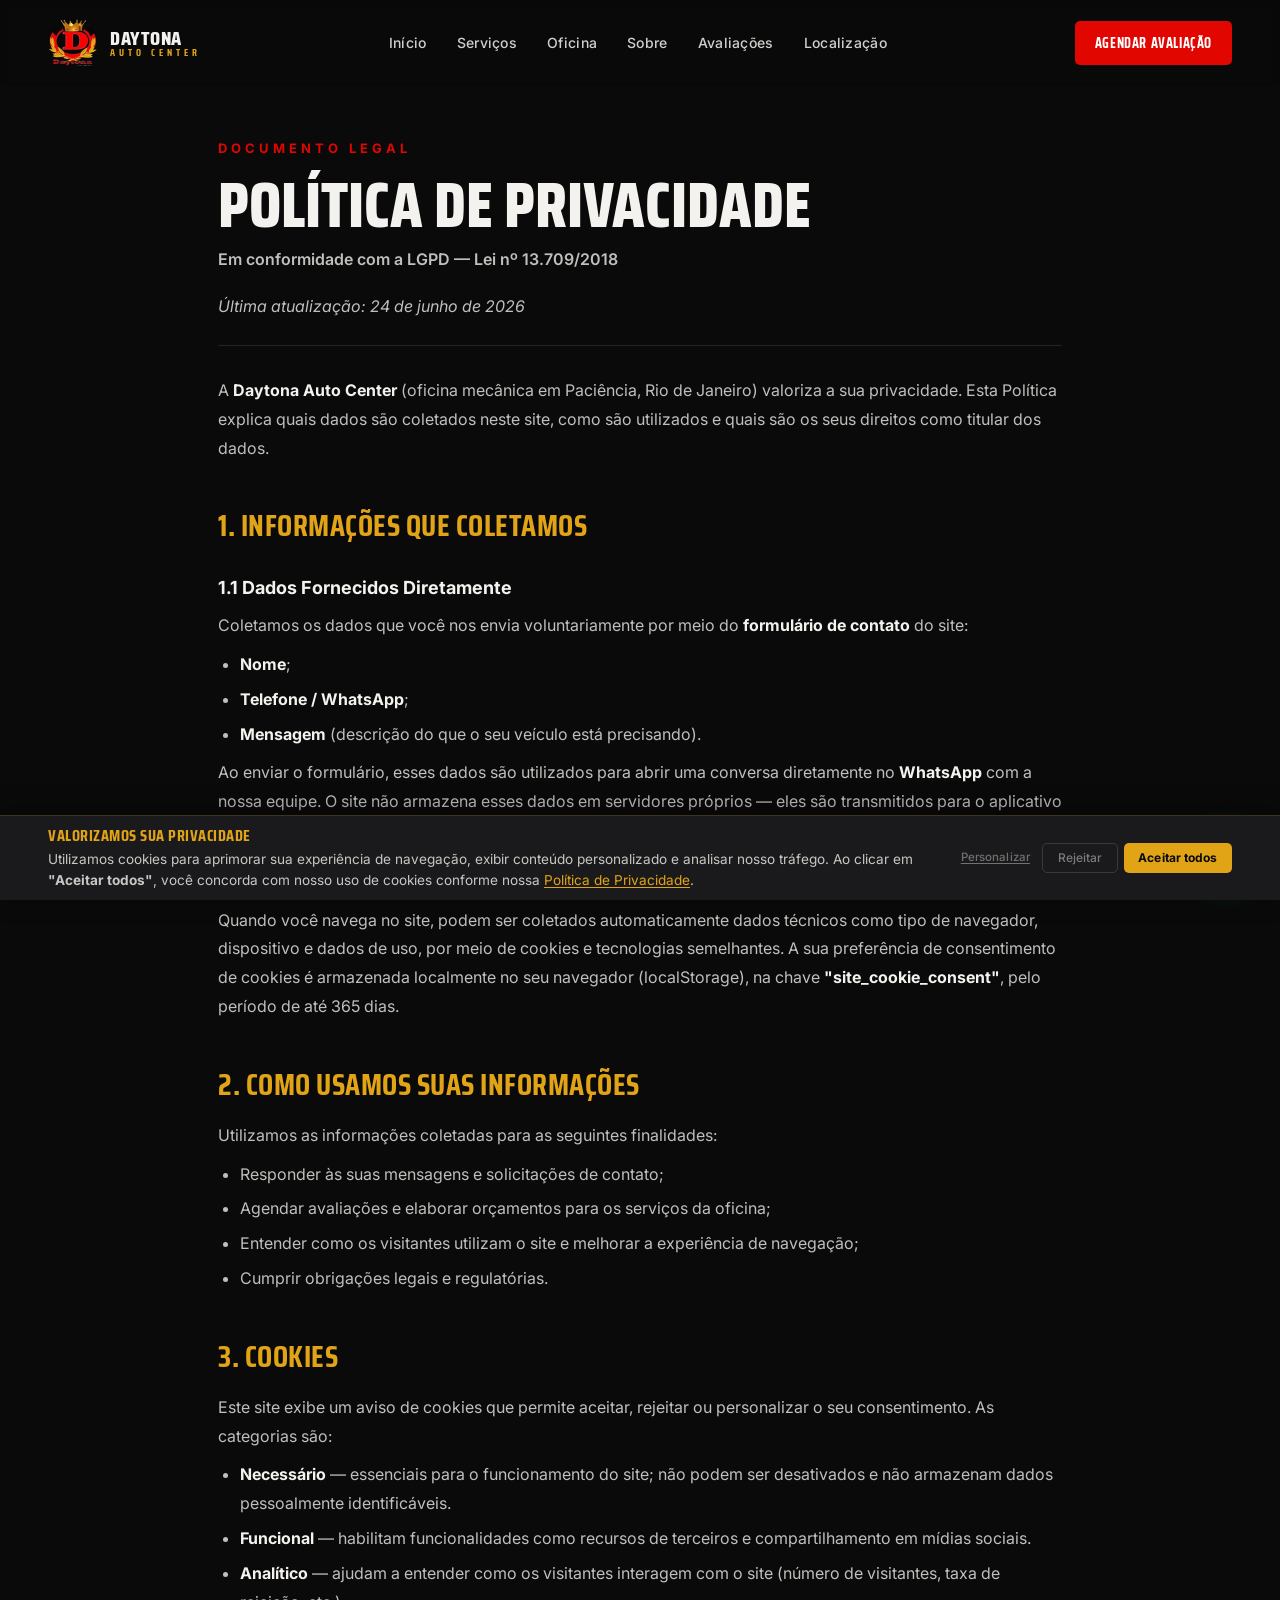
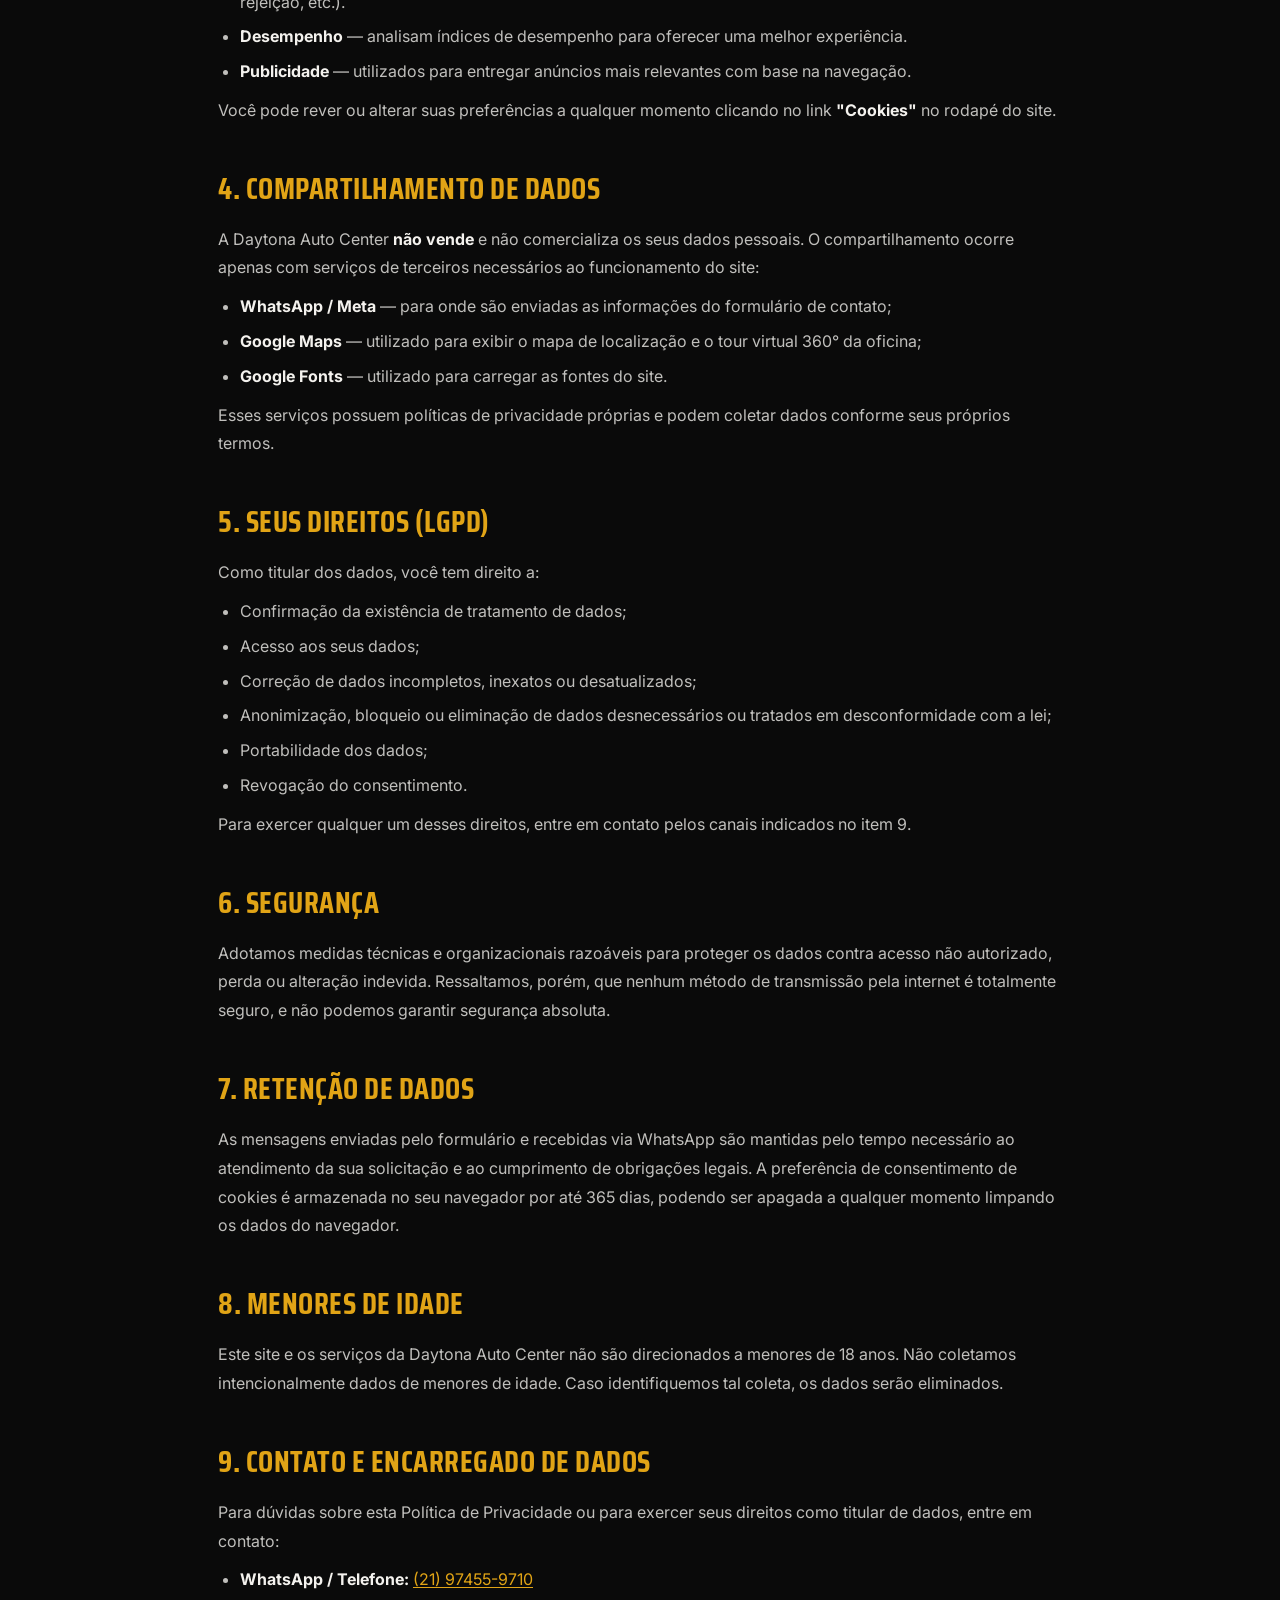
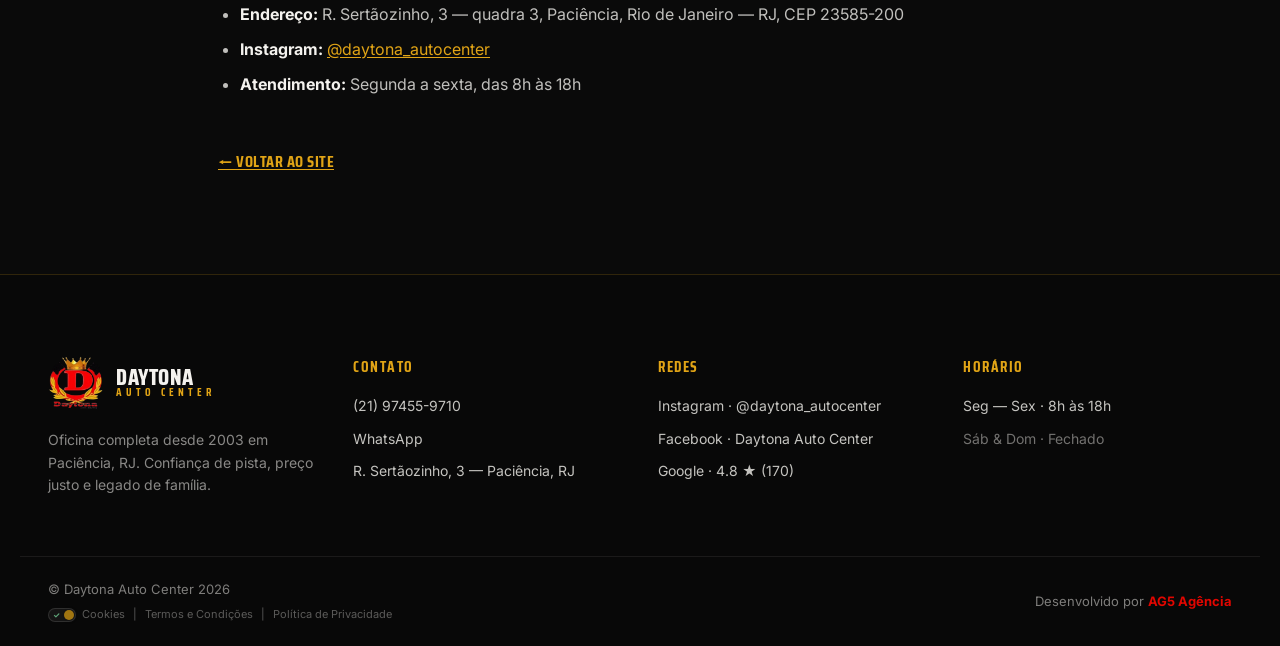
==== politica-de-privacidade.html @ a58dc267 "feat: setup inicial da landing page Daytona Auto Center Inclui LP completa (hero, serviços, oficina," ====
<!DOCTYPE html>
<html lang="pt-BR">
<head>
  <meta charset="utf-8">
  <meta name="viewport" content="width=device-width, initial-scale=1">
  <title>Política de Privacidade | Daytona Auto Center</title>
  <meta name="description" content="Política de Privacidade da Daytona Auto Center em conformidade com a LGPD (Lei 13.709/2018)." />
  <meta name="robots" content="noindex, follow" />
  <link rel="icon" href="Assets/favicon-daytona-auto-center.ico" type="image/x-icon">

  <link rel="preconnect" href="https://fonts.googleapis.com">
  <link rel="preconnect" href="https://fonts.gstatic.com" crossorigin>
  <link href="https://fonts.googleapis.com/css2?family=Saira+Condensed:wght@500;600;700;800;900&family=Inter:wght@400;500;600;700&display=swap" rel="stylesheet">

  <link rel="stylesheet" href="style.css">
  <link rel="stylesheet" href="cookie-banner.css">

  <style>
    .legal{max-width:900px;margin:0 auto;padding:clamp(112px,15vh,156px) var(--pad-x) clamp(60px,8vw,100px)}
    .legal__eyebrow{font-size:13px;letter-spacing:4px;text-transform:uppercase;color:var(--red);font-weight:700}
    .legal h1{font-family:var(--font-title);font-weight:800;font-size:clamp(34px,6vw,64px);text-transform:uppercase;line-height:.95;color:var(--off);margin:14px 0 10px}
    .legal__lgpd{color:var(--gold);font-size:15px;font-weight:600;margin-bottom:18px}
    .legal__updated{color:rgba(244,242,238,.55);font-size:14px;margin-bottom:30px;padding-bottom:24px;border-bottom:1px solid rgba(244,242,238,.1)}
    .legal h2{font-family:var(--font-title);font-weight:700;font-size:clamp(22px,3vw,30px);text-transform:uppercase;letter-spacing:.5px;color:var(--gold);margin:40px 0 12px}
    .legal h3{font-family:var(--font-body);font-weight:700;font-size:18px;color:var(--off);margin:24px 0 8px}
    .legal p,.legal li{font-size:16px;line-height:1.8;color:rgba(244,242,238,.78)}
    .legal ul{margin:10px 0 10px 22px}
    .legal li{margin-bottom:6px}
    .legal a{color:var(--gold);text-decoration:underline;text-underline-offset:2px}
    .legal strong{color:var(--off)}
    .legal__back{display:inline-flex;align-items:center;gap:8px;margin-top:40px;font-family:var(--font-title);font-weight:700;text-transform:uppercase;letter-spacing:.5px;color:var(--off);text-decoration:none}
    .legal__back:hover{color:var(--gold)}
  </style>
</head>
<body>

  <!-- ================= NAV ================= -->
  <header id="nav" class="nav scrolled">
    <div class="container nav__inner">
      <a href="index.html#topo" class="brand">
        <img src="Assets/logo-daytona-auto-center-oficina.webp" alt="Logo Daytona Auto Center – oficina mecânica em Paciência RJ" class="brand__logo"/>
        <span class="brand__name">DAYTONA<span class="brand__sub">AUTO CENTER</span></span>
      </a>
      <nav class="nav__links">
        <a href="index.html#hero" class="nav__link">Início</a>
        <a href="index.html#servicos" class="nav__link">Serviços</a>
        <a href="index.html#oficina" class="nav__link">Oficina</a>
        <a href="index.html#sobre" class="nav__link">Sobre</a>
        <a href="index.html#depoimentos" class="nav__link">Avaliações</a>
        <a href="index.html#localizacao" class="nav__link">Localização</a>
      </nav>
      <a href="https://wa.me/5521974559710?text=Ol%C3%A1%2C%20vim%20atrav%C3%A9s%20do%20site%20e%20gostaria%20de%20agendar%20uma%20avalia%C3%A7%C3%A3o%20na%20Daytona." target="_blank" rel="noopener" class="btn btn--primary btn--xs nav__cta-desktop">Agendar avaliação</a>
      <button id="menu-toggle" class="menu-toggle" aria-label="Abrir menu" aria-expanded="false">
        <span class="menu-toggle__bar"></span>
        <span class="menu-toggle__bar"></span>
        <span class="menu-toggle__bar"></span>
      </button>
    </div>
  </header>

  <!-- ================= CONTEÚDO LEGAL ================= -->
  <main class="legal">
    <span class="legal__eyebrow">Documento legal</span>
    <h1>Política de Privacidade</h1>
    <p class="legal__lgpd">Em conformidade com a LGPD — Lei nº 13.709/2018</p>
    <p class="legal__updated"><em>Última atualização: 24 de junho de 2026</em></p>

    <p>A <strong>Daytona Auto Center</strong> (oficina mecânica em Paciência, Rio de Janeiro) valoriza a sua privacidade. Esta Política explica quais dados são coletados neste site, como são utilizados e quais são os seus direitos como titular dos dados.</p>

    <section>
      <h2>1. Informações que Coletamos</h2>
      <h3>1.1 Dados Fornecidos Diretamente</h3>
      <p>Coletamos os dados que você nos envia voluntariamente por meio do <strong>formulário de contato</strong> do site:</p>
      <ul>
        <li><strong>Nome</strong>;</li>
        <li><strong>Telefone / WhatsApp</strong>;</li>
        <li><strong>Mensagem</strong> (descrição do que o seu veículo está precisando).</li>
      </ul>
      <p>Ao enviar o formulário, esses dados são utilizados para abrir uma conversa diretamente no <strong>WhatsApp</strong> com a nossa equipe. O site não armazena esses dados em servidores próprios — eles são transmitidos para o aplicativo WhatsApp (Meta) no momento do envio.</p>
      <h3>1.2 Dados Coletados Automaticamente</h3>
      <p>Quando você navega no site, podem ser coletados automaticamente dados técnicos como tipo de navegador, dispositivo e dados de uso, por meio de cookies e tecnologias semelhantes. A sua preferência de consentimento de cookies é armazenada localmente no seu navegador (localStorage), na chave <strong>"site_cookie_consent"</strong>, pelo período de até 365 dias.</p>
    </section>

    <section>
      <h2>2. Como Usamos Suas Informações</h2>
      <p>Utilizamos as informações coletadas para as seguintes finalidades:</p>
      <ul>
        <li>Responder às suas mensagens e solicitações de contato;</li>
        <li>Agendar avaliações e elaborar orçamentos para os serviços da oficina;</li>
        <li>Entender como os visitantes utilizam o site e melhorar a experiência de navegação;</li>
        <li>Cumprir obrigações legais e regulatórias.</li>
      </ul>
    </section>

    <section>
      <h2>3. Cookies</h2>
      <p>Este site exibe um aviso de cookies que permite aceitar, rejeitar ou personalizar o seu consentimento. As categorias são:</p>
      <ul>
        <li><strong>Necessário</strong> — essenciais para o funcionamento do site; não podem ser desativados e não armazenam dados pessoalmente identificáveis.</li>
        <li><strong>Funcional</strong> — habilitam funcionalidades como recursos de terceiros e compartilhamento em mídias sociais.</li>
        <li><strong>Analítico</strong> — ajudam a entender como os visitantes interagem com o site (número de visitantes, taxa de rejeição, etc.).</li>
        <li><strong>Desempenho</strong> — analisam índices de desempenho para oferecer uma melhor experiência.</li>
        <li><strong>Publicidade</strong> — utilizados para entregar anúncios mais relevantes com base na navegação.</li>
      </ul>
      <p>Você pode rever ou alterar suas preferências a qualquer momento clicando no link <strong>"Cookies"</strong> no rodapé do site.</p>
    </section>

    <section>
      <h2>4. Compartilhamento de Dados</h2>
      <p>A Daytona Auto Center <strong>não vende</strong> e não comercializa os seus dados pessoais. O compartilhamento ocorre apenas com serviços de terceiros necessários ao funcionamento do site:</p>
      <ul>
        <li><strong>WhatsApp / Meta</strong> — para onde são enviadas as informações do formulário de contato;</li>
        <li><strong>Google Maps</strong> — utilizado para exibir o mapa de localização e o tour virtual 360° da oficina;</li>
        <li><strong>Google Fonts</strong> — utilizado para carregar as fontes do site.</li>
      </ul>
      <p>Esses serviços possuem políticas de privacidade próprias e podem coletar dados conforme seus próprios termos.</p>
    </section>

    <section>
      <h2>5. Seus Direitos (LGPD)</h2>
      <p>Como titular dos dados, você tem direito a:</p>
      <ul>
        <li>Confirmação da existência de tratamento de dados;</li>
        <li>Acesso aos seus dados;</li>
        <li>Correção de dados incompletos, inexatos ou desatualizados;</li>
        <li>Anonimização, bloqueio ou eliminação de dados desnecessários ou tratados em desconformidade com a lei;</li>
        <li>Portabilidade dos dados;</li>
        <li>Revogação do consentimento.</li>
      </ul>
      <p>Para exercer qualquer um desses direitos, entre em contato pelos canais indicados no item 9.</p>
    </section>

    <section>
      <h2>6. Segurança</h2>
      <p>Adotamos medidas técnicas e organizacionais razoáveis para proteger os dados contra acesso não autorizado, perda ou alteração indevida. Ressaltamos, porém, que nenhum método de transmissão pela internet é totalmente seguro, e não podemos garantir segurança absoluta.</p>
    </section>

    <section>
      <h2>7. Retenção de Dados</h2>
      <p>As mensagens enviadas pelo formulário e recebidas via WhatsApp são mantidas pelo tempo necessário ao atendimento da sua solicitação e ao cumprimento de obrigações legais. A preferência de consentimento de cookies é armazenada no seu navegador por até 365 dias, podendo ser apagada a qualquer momento limpando os dados do navegador.</p>
    </section>

    <section>
      <h2>8. Menores de Idade</h2>
      <p>Este site e os serviços da Daytona Auto Center não são direcionados a menores de 18 anos. Não coletamos intencionalmente dados de menores de idade. Caso identifiquemos tal coleta, os dados serão eliminados.</p>
    </section>

    <section>
      <h2>9. Contato e Encarregado de Dados</h2>
      <p>Para dúvidas sobre esta Política de Privacidade ou para exercer seus direitos como titular de dados, entre em contato:</p>
      <ul>
        <li><strong>WhatsApp / Telefone:</strong> <a href="https://wa.me/5521974559710?text=Ol%C3%A1%2C%20vim%20atrav%C3%A9s%20do%20site%20e%20gostaria%20de%20uma%20informa%C3%A7%C3%A3o." target="_blank" rel="noopener">(21) 97455-9710</a></li>
        <li><strong>Endereço:</strong> R. Sertãozinho, 3 — quadra 3, Paciência, Rio de Janeiro — RJ, CEP 23585-200</li>
        <li><strong>Instagram:</strong> <a href="https://www.instagram.com/daytona_autocenter" target="_blank" rel="noopener">@daytona_autocenter</a></li>
        <li><strong>Atendimento:</strong> Segunda a sexta, das 8h às 18h</li>
      </ul>
    </section>

    <a href="index.html" class="legal__back">← Voltar ao site</a>
  </main>

  <!-- ================= RODAPÉ ================= -->
  <footer class="footer">
    <div class="container footer__grid">
      <div>
        <a href="index.html#topo" class="brand">
          <img src="Assets/logo-daytona-auto-center-oficina.webp" alt="Logo Daytona Auto Center – oficina mecânica em Paciência, Rio de Janeiro" class="brand__logo brand__logo--lg"/>
          <span class="brand__name" style="font-size:22px;">DAYTONA<span class="brand__sub" style="font-size:11px;">AUTO CENTER</span></span>
        </a>
        <p class="footer__about">Oficina completa desde 2003 em Paciência, RJ. Confiança de pista, preço justo e legado de família.</p>
      </div>
      <div class="footer__col">
        <span class="footer__title">Contato</span>
        <a href="tel:+5521974559710" class="footer__link">(21) 97455-9710</a>
        <a href="https://wa.me/5521974559710?text=Ol%C3%A1%2C%20vim%20atrav%C3%A9s%20do%20site%20e%20gostaria%20de%20uma%20informa%C3%A7%C3%A3o." target="_blank" rel="noopener" class="footer__link">WhatsApp</a>
        <a href="https://www.google.com/maps/dir/?api=1&destination=Daytona+auto+Center&destination_place_id=ChIJH-UuiNXkmwARNv2cjjDU1u4" target="_blank" rel="noopener" class="footer__link">R. Sertãozinho, 3 — Paciência, RJ</a>
      </div>
      <div class="footer__col">
        <span class="footer__title">Redes</span>
        <a href="https://www.instagram.com/daytona_autocenter" target="_blank" rel="noopener" class="footer__link">Instagram · @daytona_autocenter</a>
        <a href="https://www.facebook.com/" target="_blank" rel="noopener" class="footer__link">Facebook · Daytona Auto Center</a>
        <a href="https://share.google/eH89ZnzVQ7nUvFb6v" target="_blank" rel="noopener" class="footer__link">Google · 4.8 ★ (170)</a>
      </div>
      <div class="footer__col">
        <span class="footer__title">Horário</span>
        <span class="footer__text">Seg — Sex · 8h às 18h</span>
        <span class="footer__text footer__text--muted">Sáb &amp; Dom · Fechado</span>
      </div>
    </div>
    <div class="container footer__bottom">
      <div class="footer__legal">
        <span>© Daytona Auto Center 2026</span>
        <span class="footer-legal-links">
          <a href="#" id="ck-prefs-link" style="text-decoration:none; color:inherit; display:inline-flex; align-items:center; gap:6px;">
            <span id="cookie-toggle" style="display:inline-flex; align-items:center; width:28px; height:14px; background:rgba(244,242,238,0.08); border-radius:10px; padding:2px; border:1px solid rgba(244,242,238,0.18); position:relative; font-size:8px; font-weight:bold;">
              <span style="color:#86EFAC; margin-left:2px;">✓</span>
              <span style="color:#FCA5A5; margin-left:auto; margin-right:2px;">✕</span>
              <span id="cookie-toggle-dot" style="position:absolute; left:15px; width:10px; height:10px; background:var(--ck-accent); border-radius:50%; box-shadow:0 0 5px rgba(0,0,0,0.3); transition:left .2s ease;"></span>
            </span>
            Cookies
          </a>
          <span class="sep">|</span>
          <a href="termos-e-condicoes.html">Termos e Condições</a>
          <span class="sep">|</span>
          <a href="politica-de-privacidade.html">Política de Privacidade</a>
        </span>
      </div>
      <span>Desenvolvido por <a href="https://www.ag5agencia.com.br" target="_blank" rel="noopener" class="footer__ag5">AG5 Agência</a></span>
    </div>
  </footer>

  <!-- ================= DRAWER MOBILE ================= -->
  <div id="drawer-overlay" class="drawer-overlay"></div>
  <aside id="drawer" class="drawer" aria-hidden="true">
    <div class="drawer__header">
      <a href="index.html#topo" class="brand">
        <img src="Assets/logo-daytona-auto-center-oficina.webp" alt="Logo Daytona Auto Center" class="brand__logo" style="height:42px;"/>
        <span class="brand__name" style="font-size:18px;">DAYTONA<span class="brand__sub">AUTO CENTER</span></span>
      </a>
      <button id="drawer-close" class="drawer__close" aria-label="Fechar menu">&times;</button>
    </div>
    <nav class="drawer__nav">
      <a href="index.html#hero" class="drawer__link">Início</a>
      <a href="index.html#servicos" class="drawer__link">Serviços</a>
      <a href="index.html#oficina" class="drawer__link">Oficina</a>
      <a href="index.html#sobre" class="drawer__link">Sobre</a>
      <a href="index.html#depoimentos" class="drawer__link">Avaliações</a>
      <a href="index.html#localizacao" class="drawer__link">Localização</a>
      <a href="index.html#contato" class="drawer__link">Contato</a>
    </nav>
    <div class="drawer__footer">
      <a href="https://wa.me/5521974559710?text=Ol%C3%A1%2C%20vim%20atrav%C3%A9s%20do%20site%20e%20gostaria%20de%20agendar%20uma%20avalia%C3%A7%C3%A3o%20na%20Daytona." target="_blank" rel="noopener" class="btn btn--primary" style="width:100%;justify-content:center;font-size:15px;padding:14px 20px;">Agendar avaliação</a>
      <div class="drawer__info">
        <a href="tel:+5521974559710" class="drawer__info-link">(21) 97455-9710</a>
        <span class="drawer__info-text">Seg — Sex · 8h às 18h</span>
      </div>
    </div>
  </aside>

  <!-- ================= WHATSAPP PREMIUM ================= -->
  <div class="wa-premium-container">
    <div id="wa-message-bubble" class="wa-bubble">
      <button class="wa-close" id="wa-close-btn" aria-label="Fechar">
        <svg width="14" height="14" viewBox="0 0 24 24" fill="none" aria-hidden="true"><path d="M18 6L6 18M6 6l12 12" stroke="currentColor" stroke-width="2" stroke-linecap="round" stroke-linejoin="round"/></svg>
      </button>
      <div class="wa-content">
        <div class="wa-header">
          <div class="wa-avatar-wrapper">
            <img src="Assets/logo-daytona-auto-center-oficina.webp" alt="Daytona Auto Center" class="wa-avatar" width="46" height="46">
            <span class="wa-status-dot"></span>
          </div>
          <div class="wa-info">
            <span class="wa-name">Daytona Auto Center</span>
            <span class="wa-status-text">Online agora</span>
          </div>
        </div>
        <div id="wa-typing" class="wa-typing"><span></span><span></span><span></span></div>
        <div id="wa-real-message" class="wa-message-text" style="display:none;">
          <p>Olá! 👋 Aqui é da <strong>Daytona Auto Center</strong>. Quer agendar uma avaliação ou tirar uma dúvida sobre seu carro? É só chamar!</p>
        </div>
      </div>
    </div>

    <a href="https://wa.me/5521974559710?text=Ol%C3%A1%2C%20vim%20atrav%C3%A9s%20do%20site%20e%20gostaria%20de%20uma%20informa%C3%A7%C3%A3o." class="wa-float-btn" target="_blank" rel="noopener noreferrer" id="wa-main-btn" role="button" aria-label="Falar pelo WhatsApp">
      <svg viewBox="0 0 16 16" width="32" height="32" fill="currentColor" aria-hidden="true">
        <path d="M13.601 2.326A7.85 7.85 0 0 0 7.994 0C3.627 0 .068 3.558.064 7.926c0 1.399.366 2.76 1.057 3.965L0 16l4.204-1.102a7.9 7.9 0 0 0 3.79.965h.004c4.368 0 7.926-3.558 7.93-7.93A7.9 7.9 0 0 0 13.6 2.326zM7.994 14.521a6.6 6.6 0 0 1-3.356-.92l-.24-.144-2.494.654.666-2.433-.156-.251a6.56 6.56 0 0 1-1.007-3.505c0-3.626 2.957-6.584 6.591-6.584a6.56 6.56 0 0 1 4.66 1.931 6.56 6.56 0 0 1 1.928 4.66c-.004 3.639-2.961 6.592-6.592 6.592m3.615-4.934c-.197-.099-1.17-.578-1.353-.646-.182-.065-.315-.099-.445.099-.133.197-.513.646-.627.775-.114.133-.232.148-.43.05-.197-.1-.836-.308-1.592-.985-.59-.525-.985-1.175-1.103-1.372-.114-.198-.011-.304.088-.403.087-.088.197-.232.296-.346.1-.114.133-.198.198-.33.065-.134.034-.248-.015-.347-.05-.099-.445-1.076-.612-1.47-.16-.389-.323-.335-.445-.34-.114-.007-.247-.007-.38-.007a.73.73 0 0 0-.529.247c-.182.198-.691.677-.691 1.654s.71 1.916.81 2.049c.098.133 1.394 2.132 3.383 2.992.47.205.84.326 1.129.418.475.152.904.129 1.246.08.38-.058 1.171-.48 1.338-.943.164-.464.164-.86.114-.943-.049-.084-.182-.133-.38-.232"/>
      </svg>
      <span class="wa-badge" id="wa-notification">1</span>
    </a>
  </div>

  <!-- ================= COOKIE BANNER (LGPD) ================= -->
  <div id="ck-banner" class="ck-banner" role="dialog" aria-modal="true" aria-label="Aviso de cookies" aria-live="polite" aria-hidden="true">
    <div class="ck-banner__inner">
      <div class="ck-banner__content">
        <h2 class="ck-banner__title">Valorizamos sua privacidade</h2>
        <p class="ck-banner__text">
          Utilizamos cookies para aprimorar sua experiência de navegação, exibir conteúdo
          personalizado e analisar nosso tráfego. Ao clicar em <strong>"Aceitar todos"</strong>,
          você concorda com nosso uso de cookies conforme nossa
          <a href="politica-de-privacidade.html" class="ck-banner__link">Política de Privacidade</a>.
        </p>
      </div>
      <div class="ck-banner__actions">
        <button id="ck-customize" class="ck-btn ck-btn--ghost">Personalizar</button>
        <button id="ck-reject" class="ck-btn ck-btn--outline">Rejeitar</button>
        <button id="ck-accept-all" class="ck-btn ck-btn--primary">Aceitar todos</button>
      </div>
    </div>
  </div>

  <div id="ck-modal" class="ck-modal" role="dialog" aria-modal="true" aria-label="Personalizar preferências de cookies" aria-hidden="true">
    <div class="ck-modal__overlay" id="ck-modal-overlay"></div>
    <div class="ck-modal__box">
      <div class="ck-modal__header">
        <h2 class="ck-modal__title">Personalizar preferências de consentimento</h2>
        <button class="ck-modal__close" id="ck-modal-close" aria-label="Fechar modal">
          <svg width="18" height="18" viewBox="0 0 24 24" fill="none" aria-hidden="true">
            <path d="M18 6L6 18M6 6l12 12" stroke="currentColor" stroke-width="2" stroke-linecap="round" stroke-linejoin="round" />
          </svg>
        </button>
      </div>
      <div class="ck-modal__body">
        <p class="ck-modal__intro">
          Utilizamos cookies para ajudar você a navegar com eficiência e executar certas funções.
          Os cookies classificados como <strong>"Necessário"</strong> são essenciais para o
          funcionamento básico do site e não podem ser desativados.
        </p>
        <div class="ck-category">
          <div class="ck-category__header">
            <div class="ck-category__info">
              <h3 class="ck-category__name">Necessário</h3>
              <p class="ck-category__desc">Essenciais para o funcionamento do site. Não armazenam dados pessoalmente identificáveis.</p>
            </div>
            <span class="ck-category__badge">Sempre ativo</span>
          </div>
        </div>
        <div class="ck-category">
          <div class="ck-category__header">
            <div class="ck-category__info">
              <h3 class="ck-category__name">Funcional</h3>
              <p class="ck-category__desc">Ajudam a executar funcionalidades como compartilhamento em mídia social e recursos de terceiros.</p>
            </div>
            <label class="ck-toggle" aria-label="Ativar cookies funcionais">
              <input type="checkbox" id="ck-functional" name="functional">
              <span class="ck-toggle__slider"></span>
            </label>
          </div>
        </div>
        <div class="ck-category">
          <div class="ck-category__header">
            <div class="ck-category__info">
              <h3 class="ck-category__name">Analítico</h3>
              <p class="ck-category__desc">Usados para entender como os visitantes interagem com o site (visitantes, taxa de rejeição, etc.).</p>
            </div>
            <label class="ck-toggle" aria-label="Ativar cookies analíticos">
              <input type="checkbox" id="ck-analytics" name="analytics">
              <span class="ck-toggle__slider"></span>
            </label>
          </div>
        </div>
        <div class="ck-category">
          <div class="ck-category__header">
            <div class="ck-category__info">
              <h3 class="ck-category__name">Desempenho</h3>
              <p class="ck-category__desc">Analisam índices de desempenho do site para oferecer melhor experiência ao visitante.</p>
            </div>
            <label class="ck-toggle" aria-label="Ativar cookies de desempenho">
              <input type="checkbox" id="ck-performance" name="performance">
              <span class="ck-toggle__slider"></span>
            </label>
          </div>
        </div>
        <div class="ck-category">
          <div class="ck-category__header">
            <div class="ck-category__info">
              <h3 class="ck-category__name">Publicidade</h3>
              <p class="ck-category__desc">Entregam anúncios personalizados com base nas páginas visitadas anteriormente.</p>
            </div>
            <label class="ck-toggle" aria-label="Ativar cookies de publicidade">
              <input type="checkbox" id="ck-advertising" name="advertising">
              <span class="ck-toggle__slider"></span>
            </label>
          </div>
        </div>
      </div>
      <div class="ck-modal__footer">
        <button id="ck-modal-reject" class="ck-btn ck-btn--outline">Rejeitar</button>
        <button id="ck-modal-save" class="ck-btn ck-btn--ghost">Salvar Preferências</button>
        <button id="ck-modal-accept-all" class="ck-btn ck-btn--primary">Aceitar todos</button>
      </div>
    </div>
  </div>

  <script src="cookie-banner.js" defer></script>
  <script src="script.js" defer></script>
</body>
</html>
---- style.css ----
/* =========================================================
   DAYTONA AUTO CENTER — Pista Premium (Dark Racing Editorial)
   Base: HTML5 + CSS3 (Flexbox, Grid, variáveis). Mobile-first.
   ========================================================= */

:root{
  --vermelho-corrida:#E10600;
  --vermelho-escuro:#B00000;
  --ouro:#E1A416;
  --ouro-claro:#F0C040;
  --preto-asfalto:#0A0A0A;
  --grafite:#1A1A1C;
  --off-white:#F4F2EE;

  /* aliases curtos */
  --red:var(--vermelho-corrida);
  --red-dark:var(--vermelho-escuro);
  --gold:var(--ouro);
  --black:var(--preto-asfalto);
  --graphite:var(--grafite);
  --off:var(--off-white);

  --font-title:'Saira Condensed',sans-serif;
  --font-body:'Inter',system-ui,sans-serif;

  --container:1240px;
  --space-section:clamp(70px,11vw,140px);
  --pad-x:clamp(18px,5vw,28px);
  --radius:10px;
}

/* ---------- reset ---------- */
*{box-sizing:border-box;margin:0;padding:0}
html{scroll-behavior:smooth;scroll-padding-top:84px}
body{
  background:var(--black);
  color:var(--off);
  font-family:var(--font-body);
  font-weight:400;
  line-height:1.6;
  overflow-x:hidden;
}
img{display:block;max-width:100%}
a{color:inherit}
::selection{background:var(--red);color:#fff}

/* ---------- layout helpers ---------- */
.container{max-width:var(--container);margin:0 auto;padding-left:var(--pad-x);padding-right:var(--pad-x);width:100%}
.container--narrow{max-width:880px}
.container--mid{max-width:1100px}
.section{padding:var(--space-section) 0}
.section--alt{background:linear-gradient(180deg,var(--black),#0d0d0f)}
.section__head{max-width:640px;margin-bottom:clamp(38px,5vw,64px)}
.muted{color:rgba(244,242,238,.6)}
.accent{color:var(--red)}
.link{color:var(--off);text-decoration:none;transition:color .2s}
.link:hover{color:var(--gold)}

/* ---------- type ---------- */
.eyebrow{font-size:13px;letter-spacing:4px;text-transform:uppercase;color:var(--red);font-weight:700}
.h2{font-family:var(--font-title);font-weight:800;font-size:clamp(36px,6vw,80px);line-height:.92;margin-top:14px;text-transform:uppercase;color:var(--off)}
.lead{font-size:clamp(16px,1.6vw,19px);color:rgba(244,242,238,.72);margin-top:20px;max-width:520px}
.stars{color:var(--gold);letter-spacing:2px}
.stars--lg{font-size:22px;letter-spacing:3px}

/* ---------- buttons ---------- */
.btn{display:inline-flex;align-items:center;gap:10px;text-decoration:none;font-family:var(--font-title);font-weight:700;letter-spacing:.6px;text-transform:uppercase;border-radius:5px;border:none;cursor:pointer;transition:transform .2s,background .2s,box-shadow .2s,border-color .2s}
.btn--primary{background:var(--red);color:#fff;font-size:17px;padding:16px 30px;box-shadow:0 10px 32px rgba(225,6,0,.4)}
.btn--primary:hover{background:var(--red-dark);transform:translateY(-2px);box-shadow:0 14px 40px rgba(225,6,0,.55)}
.btn--ghost{background:transparent;color:var(--off);font-size:17px;padding:16px 28px;border:1px solid rgba(244,242,238,.28)}
.btn--ghost:hover{border-color:var(--gold);background:rgba(225,164,22,.08)}
.btn--sm{font-size:15px;padding:12px 22px;box-shadow:0 6px 22px rgba(225,6,0,.32)}
.btn--xs{font-size:14px;padding:11px 20px;box-shadow:none}

/* ---------- nav ---------- */
.nav{position:fixed;top:0;left:0;right:0;z-index:200;padding:18px 0;background:rgba(10,10,10,.35);backdrop-filter:blur(4px);transition:padding .3s ease,background .3s ease,box-shadow .3s ease}
.nav.scrolled{padding:10px 0;background:rgba(10,10,10,.94);backdrop-filter:blur(12px);box-shadow:0 1px 0 rgba(225,164,22,.22),0 10px 30px rgba(0,0,0,.45)}
.nav__inner{display:flex;align-items:center;justify-content:space-between;gap:20px}
.brand{display:flex;align-items:center;gap:12px;text-decoration:none;flex-shrink:0}
.brand__logo{height:50px;width:auto}
.brand__logo--lg{height:56px}
.brand__name{font-family:var(--font-title);font-weight:800;font-size:20px;letter-spacing:.5px;color:var(--off);line-height:.95}
.brand__sub{display:block;color:var(--gold);font-size:10px;letter-spacing:4px;font-weight:700}
.nav__links{display:flex;align-items:center;gap:clamp(14px,2.4vw,30px);flex-wrap:wrap;justify-content:center}
.nav__link{color:var(--off);text-decoration:none;font-size:14px;font-weight:500;letter-spacing:.3px;opacity:.85;transition:color .2s,opacity .2s}
.nav__link:hover{color:var(--gold);opacity:1}

/* ---------- hero ---------- */
.hero{position:relative;min-height:100vh;max-height:100vh;display:flex;align-items:flex-end;overflow:hidden}
.hero__video{position:absolute;inset:0;width:100%;height:100%;object-fit:cover;z-index:0;filter:grayscale(.15) contrast(1.05)}
.hero__overlay{position:absolute;inset:0;z-index:1;background:linear-gradient(180deg,rgba(10,10,10,.55) 0%,rgba(10,10,10,.35) 35%,rgba(10,10,10,.78) 78%,rgba(10,10,10,.97) 100%)}
.hero__overlay2{position:absolute;inset:0;z-index:1;background:radial-gradient(120% 80% at 12% 90%,rgba(225,6,0,.30) 0%,rgba(225,6,0,0) 55%)}
.hero__inner{position:relative;z-index:2;padding-bottom:clamp(36px,5vh,72px)}
.hero__content{opacity:0;animation:heroIn .85s ease-out .15s forwards}
.badge{display:inline-flex;align-items:center;gap:10px;margin-bottom:clamp(14px,2vh,22px);padding:7px 14px;border:1px solid rgba(225,164,22,.4);border-radius:40px;background:rgba(10,10,10,.4);backdrop-filter:blur(4px);font-size:12px;letter-spacing:3px;text-transform:uppercase;color:var(--gold);font-weight:600}
.badge__dot{width:8px;height:8px;border-radius:50%;background:var(--red);animation:pulseDot 1.8s infinite}
.hero__title{font-family:var(--font-title);font-weight:900;font-size:clamp(48px,8.5vw,120px);line-height:.88;letter-spacing:-1px;text-transform:uppercase}
.hero__title span{display:block;color:var(--off)}
.hero__title--mask{background:linear-gradient(100deg,var(--red) 0%,var(--red) 30%,var(--gold) 95%);-webkit-background-clip:text;background-clip:text;-webkit-text-fill-color:transparent;color:transparent}
.hero__sub{font-size:clamp(16px,1.8vw,21px);max-width:560px;margin-top:clamp(14px,2vh,22px);color:rgba(244,242,238,.82)}
.hero__actions{display:flex;flex-wrap:wrap;gap:14px;margin-top:clamp(20px,3vh,32px)}
.hero__stats{display:flex;flex-wrap:wrap;gap:28px;margin-top:clamp(24px,3.5vh,40px);align-items:center;font-size:13px;color:rgba(244,242,238,.6)}
.hero__stats strong{color:var(--off)}
.hero__rating{display:flex;align-items:center;gap:9px}
.hero__rating-num{font-family:var(--font-title);font-weight:800;font-size:26px;color:var(--gold)}
.divider{width:1px;height:26px;background:rgba(244,242,238,.18)}

/* checkered flag strip */
.flag-strip{position:absolute;left:0;right:0;bottom:0;z-index:2;height:10px;background:conic-gradient(var(--off) 90deg,var(--black) 0 180deg,var(--off) 0 270deg,var(--black) 0);background-size:20px 20px;opacity:.5}
.flag-strip--top{top:0;bottom:auto;opacity:.35}

/* ---------- photo marquee ---------- */
.marquee-section{background:var(--black);padding:clamp(40px,7vw,72px) 0;border-bottom:1px solid rgba(244,242,238,.06)}
.marquee{overflow:hidden;width:100%;-webkit-mask-image:linear-gradient(90deg,transparent,#000 8%,#000 92%,transparent);mask-image:linear-gradient(90deg,transparent,#000 8%,#000 92%,transparent)}
.marquee__track{display:flex;gap:18px;width:max-content;animation:mqL 38s linear infinite;will-change:transform}
.marquee__group{display:flex;gap:18px;flex-shrink:0}
.marquee__group img{height:230px;object-fit:cover;border-radius:5px;border:1px solid rgba(225,164,22,.2)}

/* ---------- text ticker ---------- */
.ticker{background:var(--red);overflow:hidden;padding:13px 0}
.ticker__track{display:flex;width:max-content;animation:txtmq 24s linear infinite;will-change:transform}
.ticker__track span{font-family:var(--font-title);font-weight:800;font-size:18px;letter-spacing:3px;text-transform:uppercase;color:#fff;white-space:nowrap}

/* ---------- impacto ---------- */
.impact{display:grid;grid-template-columns:repeat(auto-fit,minmax(320px,1fr));gap:clamp(36px,5vw,72px);align-items:center}
.impact__solution{background:var(--graphite);border:1px solid rgba(225,164,22,.18);border-radius:var(--radius);padding:clamp(26px,3vw,40px)}
.card__title{font-family:var(--font-title);font-weight:700;font-size:26px;margin-bottom:22px;color:var(--gold);text-transform:uppercase;letter-spacing:.5px}
.checks{display:flex;flex-direction:column;gap:18px}
.check-item{display:flex;gap:14px;align-items:flex-start}
.check-item__icon{flex-shrink:0;width:34px;height:34px;border-radius:6px;background:rgba(225,6,0,.14);color:var(--red);display:flex;align-items:center;justify-content:center;font-family:var(--font-title);font-weight:800}
.check-item strong{display:block;color:var(--off);font-size:16px}
.check-item span{color:rgba(244,242,238,.6);font-size:14px}

/* ---------- serviços ---------- */
.services__grid{display:grid;grid-template-columns:repeat(auto-fit,minmax(300px,1fr));gap:18px}
.service-card{background:var(--graphite);border:1px solid rgba(225,164,22,.18);border-radius:var(--radius);padding:clamp(26px,2.6vw,36px);position:relative;overflow:hidden;transition:transform .25s ease,border-color .25s ease}
.service-card:hover{transform:translateY(-6px);border-color:var(--red)}
.service-card__num{font-family:var(--font-title);font-weight:800;font-size:64px;line-height:1;color:var(--gold);opacity:.9}
.service-card__title{font-family:var(--font-title);font-weight:700;font-size:26px;margin:12px 0 8px;text-transform:uppercase;color:var(--off);letter-spacing:.5px}
.service-card__desc{font-size:15px;color:rgba(244,242,238,.66)}

/* ---------- oficina / galeria ---------- */
.gallery{display:grid;grid-template-columns:repeat(auto-fit,minmax(300px,1fr));gap:16px}
.gallery__item{border-radius:var(--radius);overflow:hidden;position:relative;min-height:340px}
.gallery__item img,.gallery__item video{width:100%;height:100%;object-fit:cover}
.gallery__item video{position:absolute;inset:0}
.gallery__shade{position:absolute;inset:0;background:linear-gradient(180deg,transparent 50%,rgba(10,10,10,.85))}
.gallery__tag{position:absolute;left:20px;bottom:18px;display:flex;align-items:center;gap:9px;font-family:var(--font-title);font-weight:700;letter-spacing:1.5px;text-transform:uppercase;font-size:14px}

/* ---------- sobre ---------- */
.about{display:grid;grid-template-columns:repeat(auto-fit,minmax(320px,1fr));gap:clamp(36px,5vw,72px);align-items:center}
.about__media{border-radius:12px;overflow:hidden;position:relative;min-height:420px;border:1px solid rgba(225,164,22,.18)}
.about__media video{position:absolute;inset:0;width:100%;height:100%;object-fit:cover}
.about__shade{position:absolute;inset:0;background:linear-gradient(180deg,rgba(10,10,10,.25),rgba(10,10,10,.7))}
.about__logo{position:absolute;right:18px;top:18px;height:64px;width:auto;opacity:.95;filter:drop-shadow(0 4px 12px rgba(0,0,0,.5))}
.counters{display:grid;grid-template-columns:repeat(auto-fit,minmax(130px,1fr));gap:14px;margin-top:34px}
.counter{border-top:2px solid var(--red);padding-top:14px}
.counter__num{font-family:var(--font-title);font-weight:800;font-size:clamp(40px,5vw,58px);line-height:1;color:var(--gold)}
.counter__label{font-size:13px;color:rgba(244,242,238,.6);letter-spacing:.5px}

/* ---------- depoimentos ---------- */
.reviews{background:linear-gradient(180deg,#0d0d0f,var(--black))}
.reviews__inner{max-width:1000px;text-align:center}
.rating{display:flex;align-items:center;justify-content:center;gap:14px;flex-wrap:wrap;margin-top:18px}
.rating__num{font-family:var(--font-title);font-weight:800;font-size:clamp(34px,5vw,54px);line-height:1;color:var(--off)}
.rating__meta{text-align:left}
.google{font-weight:700}
.review-stage{position:relative;margin-top:clamp(34px,4vw,52px);min-height:280px}
.review-slide{opacity:0;transition:opacity .6s ease-in-out;position:absolute;inset:0;display:flex;flex-direction:column;align-items:center;justify-content:center;pointer-events:none}
.review-slide.is-active{opacity:1;pointer-events:auto}
.review-quote{font-family:var(--font-title);font-weight:500;font-size:clamp(22px,3vw,34px);line-height:1.3;color:var(--off);max-width:780px}
.review-stage .stars{margin-top:24px;font-size:16px;letter-spacing:3px}
.review-author{margin-top:10px;font-weight:600;color:var(--off)}
.reviews__nav{display:flex;align-items:center;justify-content:center;gap:18px;margin-top:clamp(22px,3vw,36px)}
.arrow{width:44px;height:44px;border-radius:50%;border:1px solid rgba(244,242,238,.25);background:transparent;color:var(--off);font-size:18px;cursor:pointer;transition:border-color .2s,background .2s}
.arrow:hover{border-color:var(--gold);background:rgba(225,164,22,.1)}
.dots{display:flex;gap:9px}
.dot{width:9px;height:9px;border-radius:50%;background:rgba(244,242,238,.25);cursor:pointer;transition:background .25s}
.dot.is-active{background:var(--red)}

/* ---------- faq ---------- */
.faq{display:flex;flex-direction:column;gap:12px}
.faq__item{background:var(--graphite);border:1px solid rgba(244,242,238,.08);border-radius:9px;overflow:hidden}
.faq__q{width:100%;text-align:left;background:transparent;border:none;color:var(--off);font-family:var(--font-body);font-weight:600;font-size:clamp(16px,1.8vw,18px);padding:20px 22px;display:flex;align-items:center;justify-content:space-between;gap:16px;cursor:pointer}
.faq__icon{color:var(--red);font-size:24px;flex-shrink:0;transition:transform .3s ease;line-height:1}
.faq__item.open .faq__icon{transform:rotate(135deg)}
.faq__a{max-height:0;opacity:0;overflow:hidden;transition:max-height .35s ease,opacity .35s ease}
.faq__a p{padding:0 22px 20px;color:rgba(244,242,238,.68);font-size:15px}

/* ---------- localização ---------- */
.location{display:grid;grid-template-columns:repeat(auto-fit,minmax(300px,1fr));gap:18px}
.location__aside{display:flex;flex-direction:column;gap:14px}
.info-card{background:var(--graphite);border:1px solid rgba(225,164,22,.18);border-radius:var(--radius);padding:24px}
.info-card__title{font-family:var(--font-title);font-weight:700;text-transform:uppercase;letter-spacing:1px;color:var(--gold);font-size:16px}
.info-card p{margin-top:8px;color:rgba(244,242,238,.82)}
.info-card .btn{margin-top:14px}
.chips{display:flex;gap:10px;margin-top:14px;flex-wrap:wrap}
.chip{color:var(--off);text-decoration:none;font-size:13px;border:1px solid rgba(244,242,238,.2);padding:8px 14px;border-radius:40px;transition:border-color .2s,color .2s}
.chip:hover{border-color:var(--gold);color:var(--gold)}
.tour-card{flex:1;min-height:260px;display:flex;flex-direction:column;padding:0;overflow:hidden}
.tour-card .info-card__title{padding:16px 24px 10px}
.tour-card iframe{width:100%;flex:1;min-height:220px;border:0}
.map-frame{border-radius:var(--radius);overflow:hidden;border:1px solid rgba(225,164,22,.18);min-height:480px;display:flex}
.map-frame iframe{width:100%;height:100%;min-height:480px;border:0}

/* ---------- contato ---------- */
.contact{position:relative;overflow:hidden}
.contact__grid{display:grid;grid-template-columns:repeat(auto-fit,minmax(300px,1fr));gap:clamp(36px,5vw,64px);align-items:center}
.wa-card{display:inline-flex;align-items:center;gap:12px;margin-top:26px;background:rgba(225,164,22,.1);border:1px solid rgba(225,164,22,.35);border-radius:var(--radius);padding:18px 22px;text-decoration:none;transition:background .2s,border-color .2s}
.wa-card:hover{background:rgba(225,164,22,.18);border-color:var(--gold)}
.wa-card__icon{width:46px;height:46px;border-radius:50%;background:var(--red);display:flex;align-items:center;justify-content:center;font-family:var(--font-title);font-weight:800;font-size:22px;color:#fff;flex-shrink:0}
.wa-card__label{display:block;font-size:12px;letter-spacing:2px;text-transform:uppercase;color:var(--gold)}
.wa-card__num{display:block;font-family:var(--font-title);font-weight:700;font-size:24px;color:var(--off)}
.form{background:var(--graphite);border:1px solid rgba(225,164,22,.18);border-radius:12px;padding:clamp(26px,3vw,38px);display:flex;flex-direction:column;gap:16px}
.field{display:flex;flex-direction:column;gap:7px}
.field label{font-size:13px;letter-spacing:1px;text-transform:uppercase;color:rgba(244,242,238,.6);font-weight:600}
.field input,.field textarea,.field select{background:var(--black);border:1px solid rgba(244,242,238,.18);border-radius:7px;padding:14px 16px;color:var(--off);font-family:var(--font-body);font-size:15px;outline:none;transition:border-color .2s}
.field textarea{resize:vertical}
.field input:focus,.field textarea:focus,.field select:focus{border-color:var(--gold)}
.field input.error,.field textarea.error,.field select.error{border-color:var(--red)}
.field__opt{color:rgba(244,242,238,.4);text-transform:none;letter-spacing:0;font-weight:400}
.field select{appearance:none;-webkit-appearance:none;cursor:pointer;padding-right:42px;background-image:url("data:image/svg+xml,%3Csvg xmlns='http://www.w3.org/2000/svg' width='14' height='14' viewBox='0 0 24 24' fill='none' stroke='%23F4F2EE' stroke-width='2' stroke-linecap='round' stroke-linejoin='round'%3E%3Cpath d='M6 9l6 6 6-6'/%3E%3C/svg%3E");background-repeat:no-repeat;background-position:right 16px center}
.field select:invalid{color:rgba(244,242,238,.45)}
.field select option{background:var(--graphite);color:var(--off)}
.form__submit{justify-content:center;font-size:17px;padding:16px;border-radius:7px}
.form__feedback{font-size:14px;min-height:18px;color:var(--gold)}
.form__feedback.error{color:var(--red)}

/* ---------- rodapé ---------- */
.footer{background:#080808;border-top:1px solid rgba(225,164,22,.18);padding:clamp(50px,7vw,80px) 0 0}
.footer__grid{display:grid;grid-template-columns:repeat(auto-fit,minmax(220px,1fr));gap:36px}
.footer__about{color:rgba(244,242,238,.55);font-size:14px;margin-top:18px;max-width:280px}
.footer__col{display:flex;flex-direction:column;gap:10px}
.footer__title{font-family:var(--font-title);font-weight:700;text-transform:uppercase;letter-spacing:1.5px;color:var(--gold);font-size:15px;margin-bottom:6px}
.footer__link{color:rgba(244,242,238,.8);text-decoration:none;font-size:14px;transition:color .2s}
.footer__link:hover{color:var(--gold)}
.footer__text{color:rgba(244,242,238,.8);font-size:14px}
.footer__text--muted{color:rgba(244,242,238,.45)}
.footer__bottom{margin-top:clamp(40px,5vw,60px);padding-top:22px;padding-bottom:22px;border-top:1px solid rgba(244,242,238,.08);display:flex;flex-wrap:wrap;gap:12px;justify-content:space-between;align-items:center;font-size:13px;color:rgba(244,242,238,.5)}
.footer__ag5{color:var(--red);text-decoration:none;font-weight:700;transition:color .2s}
.footer__ag5:hover{color:var(--gold)}
.footer__legal{display:flex;flex-direction:column;gap:6px}
.footer-legal-links{font-size:11px;display:flex;flex-wrap:wrap;align-items:center}
.footer-legal-links a{color:inherit;text-decoration:none;opacity:.7;transition:opacity .2s ease,color .2s ease}
.footer-legal-links a:hover{opacity:1;color:var(--gold)}
.footer-legal-links .sep{opacity:.7;margin:0 8px}

/* ---------- whatsapp premium (balão + digitação) ---------- */
.wa-premium-container{position:fixed;bottom:24px;right:24px;z-index:1000;font-family:var(--font-body)}
.wa-bubble{width:300px;position:absolute;bottom:78px;right:0;background:rgba(255,255,255,.92);backdrop-filter:blur(15px);-webkit-backdrop-filter:blur(15px);border:1px solid rgba(255,255,255,.4);border-radius:20px 20px 4px 20px;box-shadow:0 20px 45px rgba(0,0,0,.4);padding:18px;opacity:0;visibility:hidden;transform:translateY(20px) scale(.95);transition:opacity .55s cubic-bezier(.34,1.56,.64,1),transform .55s cubic-bezier(.34,1.56,.64,1),visibility .55s}
.wa-bubble.show{opacity:1;visibility:visible;transform:translateY(0) scale(1)}
.wa-close{position:absolute;top:10px;right:10px;background:none;border:none;color:#999;cursor:pointer;display:flex;padding:2px;transition:color .3s}
.wa-close:hover{color:#333}
.wa-header{display:flex;align-items:center;gap:12px;margin-bottom:14px;border-bottom:1px solid rgba(0,0,0,.06);padding-bottom:12px}
.wa-avatar-wrapper{position:relative;flex-shrink:0}
.wa-avatar{width:46px;height:46px;border-radius:14px;object-fit:contain;background:var(--black);padding:5px;border:2px solid #25d366}
.wa-status-dot{position:absolute;bottom:-2px;right:-2px;width:12px;height:12px;background:#25d366;border:2px solid #fff;border-radius:50%;animation:wa-pulse-green 2s infinite}
.wa-info{min-width:0}
.wa-name{display:block;font-family:var(--font-title);font-weight:700;color:#1a1a1a;font-size:16px;letter-spacing:.3px;text-transform:uppercase;line-height:1.1}
.wa-status-text{font-size:11px;color:#1f9d55;text-transform:uppercase;letter-spacing:.5px;font-weight:600}
.wa-typing{display:flex;gap:4px;padding:8px 0}
.wa-typing span{width:7px;height:7px;background:#25d366;border-radius:50%;animation:wa-typing-ani 1.4s infinite;opacity:.4}
.wa-typing span:nth-child(2){animation-delay:.2s}
.wa-typing span:nth-child(3){animation-delay:.4s}
.wa-message-text{animation:wa-fade .45s ease}
.wa-message-text p{margin:0;font-size:14px;color:#333;line-height:1.55}
.wa-message-text strong{color:#000;font-weight:700}
.wa-float-btn{width:60px;height:60px;background:linear-gradient(135deg,#25d366 0%,#128c7e 100%);color:#fff;border-radius:50%;display:flex;align-items:center;justify-content:center;box-shadow:0 12px 28px rgba(37,211,102,.32);text-decoration:none;transition:transform .35s cubic-bezier(.175,.885,.32,1.275),box-shadow .35s ease;position:relative}
.wa-float-btn:hover{transform:scale(1.08) translateY(-3px);color:#fff;box-shadow:0 18px 38px rgba(37,211,102,.42)}
.wa-badge{position:absolute;top:-4px;right:-4px;background:var(--red);color:#fff;font-size:10px;font-weight:800;width:22px;height:22px;border-radius:50%;display:flex;align-items:center;justify-content:center;border:3px solid #fff;transform:scale(0);transition:transform .5s ease}
.wa-badge.show{transform:scale(1)}
@keyframes wa-pulse-green{0%{box-shadow:0 0 0 0 rgba(37,211,102,.7)}70%{box-shadow:0 0 0 10px rgba(37,211,102,0)}100%{box-shadow:0 0 0 0 rgba(37,211,102,0)}}
@keyframes wa-typing-ani{0%,100%{transform:translateY(0);opacity:.4}50%{transform:translateY(-4px);opacity:1}}
@keyframes wa-fade{from{opacity:0;transform:translateY(4px)}to{opacity:1;transform:none}}
@media (max-width:560px){.wa-premium-container{bottom:18px;right:18px}.wa-bubble{width:250px;bottom:72px}.wa-float-btn{width:54px;height:54px}}

/* ---------- reveal anim ---------- */
.reveal{opacity:0;transform:translateY(28px);transition:opacity .7s ease,transform .7s ease}
.reveal.in{opacity:1;transform:none}

/* ---------- keyframes ---------- */
@keyframes mqL{from{transform:translateX(0)}to{transform:translateX(-50%)}}
@keyframes txtmq{from{transform:translateX(0)}to{transform:translateX(-50%)}}
@keyframes heroIn{from{opacity:0;transform:translateY(34px)}to{opacity:1;transform:translateY(0)}}
@keyframes pulseDot{0%,100%{opacity:1}50%{opacity:.25}}

/* ---------- menu toggle (hambúrguer) ---------- */
.menu-toggle{display:none;background:none;border:none;cursor:pointer;padding:6px;flex-direction:column;gap:5px;z-index:210}
.menu-toggle__bar{display:block;width:26px;height:2.5px;background:var(--off);border-radius:2px;transition:transform .3s ease,opacity .3s ease}
.menu-toggle.is-active .menu-toggle__bar:nth-child(1){transform:translateY(7.5px) rotate(45deg)}
.menu-toggle.is-active .menu-toggle__bar:nth-child(2){opacity:0}
.menu-toggle.is-active .menu-toggle__bar:nth-child(3){transform:translateY(-7.5px) rotate(-45deg)}

/* ---------- drawer overlay ---------- */
.drawer-overlay{position:fixed;inset:0;z-index:9998;background:rgba(0,0,0,.65);backdrop-filter:blur(3px);opacity:0;visibility:hidden;transition:opacity .35s ease,visibility .35s ease}
.drawer-overlay.is-visible{opacity:1;visibility:visible}

/* ---------- drawer mobile ---------- */
.drawer{position:fixed;top:0;right:0;bottom:0;z-index:9999;width:min(320px,85vw);background:var(--black);border-left:1px solid rgba(225,164,22,.2);transform:translateX(100%);transition:transform .35s cubic-bezier(.4,0,.2,1);display:flex;flex-direction:column;overflow-y:auto}
.drawer.is-open{transform:translateX(0)}
.drawer__header{display:flex;align-items:center;justify-content:space-between;padding:20px 24px;border-bottom:1px solid rgba(244,242,238,.08)}
.drawer__close{background:none;border:1px solid rgba(244,242,238,.2);color:var(--off);font-size:28px;line-height:1;width:40px;height:40px;border-radius:50%;cursor:pointer;display:flex;align-items:center;justify-content:center;transition:border-color .2s,color .2s,background .2s}
.drawer__close:hover{border-color:var(--red);color:var(--red);background:rgba(225,6,0,.08)}
.drawer__nav{display:flex;flex-direction:column;padding:28px 24px;gap:4px;flex:1}
.drawer__link{color:var(--off);text-decoration:none;font-family:var(--font-title);font-weight:700;font-size:22px;letter-spacing:.8px;text-transform:uppercase;padding:14px 0;opacity:.75;transition:opacity .2s,color .2s,padding-left .25s;border-bottom:1px solid rgba(244,242,238,.06)}
.drawer__link:hover,.drawer__link:focus{opacity:1;color:var(--gold);padding-left:8px}
.drawer__footer{padding:20px 24px 28px;border-top:1px solid rgba(244,242,238,.08);display:flex;flex-direction:column;gap:16px}
.drawer__info{display:flex;flex-direction:column;gap:4px;align-items:center}
.drawer__info-link{color:var(--gold);text-decoration:none;font-family:var(--font-title);font-weight:700;font-size:18px;transition:color .2s}
.drawer__info-link:hover{color:var(--off)}
.drawer__info-text{color:rgba(244,242,238,.45);font-size:13px}

/* trava scroll quando drawer está aberto */
body.drawer-open{overflow:hidden}

/* ---------- responsivo ---------- */
@media (max-width:920px){
  .nav__links{display:none}
  .nav__cta-desktop{display:none}
  .menu-toggle{display:flex}
}
@media (max-width:560px){
  /* hero mobile — aproveitamento máximo da tela */
  .hero{min-height:100svh;max-height:none}
  .hero__overlay{background:linear-gradient(180deg,rgba(10,10,10,.4) 0%,rgba(10,10,10,.2) 25%,rgba(10,10,10,.65) 60%,rgba(10,10,10,.97) 100%)}
  .hero__inner{padding-bottom:clamp(24px,5svh,48px)}
  .hero__title{font-size:clamp(42px,14vw,72px);letter-spacing:-.5px}
  .hero__sub{font-size:15px;margin-top:12px;max-width:none}
  .badge{margin-bottom:14px;padding:5px 12px;font-size:11px;letter-spacing:2px}
  .hero__actions{margin-top:20px;gap:10px;flex-direction:column}
  .hero__actions .btn{width:100%;justify-content:center;font-size:15px;padding:14px 22px}
  .hero__stats{margin-top:22px;gap:10px;flex-direction:column;align-items:flex-start}
  .hero__stats .hero__rating{gap:8px}
  .hero__rating-num{font-size:22px}
  .divider{display:none}

  /* botões e elementos gerais mobile */
  .btn--primary,.btn--ghost{font-size:15px;padding:14px 22px}
  .marquee__group img{height:170px}
  .footer__bottom{justify-content:flex-start}

  /* hambúrguer visível sobre o hero */
  .menu-toggle{background:rgba(10,10,10,.45);border-radius:6px;padding:10px 8px;backdrop-filter:blur(4px)}
  .menu-toggle__bar{width:22px;height:2px}
}

/* ---------- acessibilidade ---------- */
@media (prefers-reduced-motion: reduce){
  *{animation-duration:.001ms !important;animation-iteration-count:1 !important;transition-duration:.001ms !important}
  .reveal{opacity:1;transform:none}
}
---- cookie-banner.css ----
/* ==========================================================
   COOKIE BANNER UNIVERSAL — Skill Profissional (Versão AG5)
   Versão: 2.1.0 — Adaptado p/ Daytona Auto Center
   Accent dourado e fundo asfalto integrados ao style.css
   ========================================================== */

:root {
    /* ── Cores principais (Sutis e Integradas ao Daytona) ── */
    --ck-bg: #1a1a1c;
    /* Grafite do site (--grafite) */
    --ck-accent: #E1A416;
    /* Dourado oficial Daytona (--ouro) */
    --ck-accent-dark: #b88912;
    /* Tom de dourado mais fechado para hover */
    --ck-accent-rgb: 225, 164, 22;
    /* RGB correspondente ao #E1A416 */

    /* ── Texto ── */
    --ck-text-primary: rgba(244, 242, 238, 0.95);
    --ck-text-muted: rgba(244, 242, 238, 0.8);
    /* Contraste aumentado para melhor legibilidade */
    --ck-text-link: var(--ck-accent);

    /* ── Modal (fundo claro) ── */
    --ck-modal-bg: #ffffff;
    --ck-modal-footer-bg: #f8f9fa;
    --ck-modal-border: rgba(0, 0, 0, 0.1);
    --ck-modal-text: #1a1a1a;
    --ck-modal-text-muted: #4a4a4a;
    /* Escurecido para melhor leitura */
    --ck-modal-category-name: #111111;

    /* ── Toggle ── */
    --ck-toggle-off: #d0d5db;
    --ck-toggle-on: var(--ck-accent);

    /* ── Layout ── */
    --ck-radius: 10px;
    --ck-radius-sm: 5px;
    --ck-max-width: 1240px;
    --ck-modal-max-width: 520px;

    /* ── Animação ── */
    --ck-transition: 280ms cubic-bezier(0.4, 0, 0.2, 1);
    --ck-ease-out: cubic-bezier(0.16, 1, 0.3, 1);

    /* ── Z-index ── */
    --ck-z-banner: 9000;
    --ck-z-overlay: 9050;
    --ck-z-modal: 9100;
    --ck-z-float: 8999;
}

/* ============================================================
   BANNER DE ACEITE
   ============================================================ */
.ck-banner {
    position: fixed;
    bottom: 0;
    left: 0;
    right: 0;
    z-index: var(--ck-z-banner);
    background: var(--ck-bg);
    border-top: 1px solid rgba(var(--ck-accent-rgb), 0.18);
    box-shadow: 0 -4px 24px rgba(0, 0, 0, 0.4);
    transform: translateY(100%);
    transition: transform 0.42s var(--ck-ease-out);
    font-family: 'Inter', system-ui, -apple-system, BlinkMacSystemFont, 'Segoe UI', sans-serif;
    backdrop-filter: blur(10px);
    -webkit-backdrop-filter: blur(10px);
}

.ck-banner.ck-banner--visible {
    transform: translateY(0);
}

.ck-banner.ck-banner--hidden {
    transform: translateY(100%);
    pointer-events: none;
}

.ck-banner__inner {
    max-width: var(--ck-max-width);
    margin: 0 auto;
    padding: 10px 28px;
    display: flex;
    align-items: center;
    gap: 16px;
}

.ck-banner__content {
    flex: 1;
    min-width: 0;
}

.ck-banner__title {
    font-family: 'Saira Condensed', sans-serif;
    font-size: 1rem;
    font-weight: 700;
    text-transform: uppercase;
    letter-spacing: 0.5px;
    color: var(--ck-accent);
    margin-bottom: 2px;
    line-height: 1.3;
}

.ck-banner__text {
    font-size: 0.85rem;
    color: var(--ck-text-muted);
    line-height: 1.5;
    margin: 0;
}

.ck-banner__link {
    color: var(--ck-text-link);
    text-decoration: underline;
    text-underline-offset: 2px;
    transition: color var(--ck-transition);
}

.ck-banner__link:hover {
    color: var(--ck-accent-dark);
}

.ck-banner__actions {
    display: flex;
    align-items: center;
    gap: 6px;
    flex-shrink: 0;
}

/* ============================================================
   BOTÕES
   ============================================================ */
.ck-btn {
    display: inline-flex;
    align-items: center;
    justify-content: center;
    padding: 0.38rem 0.9rem;
    font-family: inherit;
    font-size: 0.75rem;
    font-weight: 500;
    border-radius: var(--ck-radius-sm);
    border: none;
    cursor: pointer;
    transition: all var(--ck-transition);
    white-space: nowrap;
    line-height: 1;
    min-height: 30px;
    letter-spacing: 0.1px;
}

/* Primário — Accent dourado com texto asfalto p/ contraste */
.ck-btn--primary {
    background: var(--ck-accent);
    color: #0A0A0A;
    font-weight: 700;
}

.ck-btn--primary:hover {
    background: var(--ck-accent-dark);
    transform: translateY(-1px);
}

/* Outline — Borda sutil */
.ck-btn--outline {
    background: transparent;
    border: 1px solid rgba(244, 242, 238, 0.14);
    color: rgba(244, 242, 238, 0.45);
}

.ck-btn--outline:hover {
    border-color: rgba(244, 242, 238, 0.3);
    color: rgba(244, 242, 238, 0.7);
}

/* Ghost — Link underline */
.ck-btn--ghost {
    background: transparent;
    color: rgba(244, 242, 238, 0.4);
    border: none;
    padding: 0.38rem 0.4rem;
    text-decoration: underline;
    text-underline-offset: 2px;
    font-size: 0.72rem;
}

.ck-btn--ghost:hover {
    color: var(--ck-accent);
}

/* ============================================================
   MODAL DE PERSONALIZAÇÃO
   ============================================================ */
.ck-modal {
    position: fixed;
    inset: 0;
    z-index: var(--ck-z-modal);
    display: flex;
    align-items: center;
    justify-content: center;
    padding: 20px;
    font-family: 'Inter', system-ui, -apple-system, BlinkMacSystemFont, 'Segoe UI', sans-serif;
    pointer-events: none;
    opacity: 0;
    transition: opacity var(--ck-transition);
}

.ck-modal.ck-modal--visible {
    pointer-events: all;
    opacity: 1;
}

.ck-modal__overlay {
    position: fixed;
    inset: 0;
    background: rgba(0, 0, 0, 0.6);
    z-index: var(--ck-z-overlay);
    cursor: pointer;
}

.ck-modal__box {
    position: relative;
    z-index: calc(var(--ck-z-modal) + 10);
    background: var(--ck-modal-bg);
    border-radius: var(--ck-radius);
    box-shadow: 0 24px 64px rgba(0, 0, 0, 0.35);
    width: 100%;
    max-width: var(--ck-modal-max-width);
    max-height: 88vh;
    display: flex;
    flex-direction: column;
    overflow: hidden;
    transform: translateY(14px) scale(0.98);
    transition: transform var(--ck-transition);
    border-top: 2px solid var(--ck-accent);
}

.ck-modal.ck-modal--visible .ck-modal__box {
    transform: translateY(0) scale(1);
}

.ck-modal__header {
    display: flex;
    align-items: center;
    justify-content: space-between;
    gap: 12px;
    padding: 14px 18px 11px;
    border-bottom: 1px solid var(--ck-modal-border);
    background: var(--ck-bg);
}

.ck-modal__title {
    font-family: 'Saira Condensed', sans-serif;
    font-size: 1.05rem;
    font-weight: 700;
    text-transform: uppercase;
    letter-spacing: 0.5px;
    color: var(--ck-accent);
    margin: 0;
    line-height: 1.3;
}

.ck-modal__close {
    display: flex;
    align-items: center;
    justify-content: center;
    width: 26px;
    height: 26px;
    border-radius: 50%;
    background: rgba(244, 242, 238, 0.08);
    color: rgba(244, 242, 238, 0.55);
    border: none;
    cursor: pointer;
    flex-shrink: 0;
    transition: all var(--ck-transition);
}

.ck-modal__close:hover {
    background: rgba(var(--ck-accent-rgb), 0.2);
    color: var(--ck-accent);
}

.ck-modal__body {
    flex: 1;
    overflow-y: auto;
    padding: 14px 18px;
}

.ck-modal__intro {
    font-size: 0.9rem;
    color: var(--ck-modal-text-muted);
    line-height: 1.6;
    margin-bottom: 12px;
    padding-bottom: 10px;
    border-bottom: 1px solid var(--ck-modal-border);
}

.ck-category__header {
    display: flex;
    align-items: center;
    justify-content: space-between;
    gap: 12px;
    padding: 9px 0;
}

.ck-category__name {
    font-size: 0.8rem;
    font-weight: 600;
    color: var(--ck-modal-category-name);
    margin-bottom: 1px;
}

.ck-category__desc {
    font-size: 0.85rem;
    color: #555;
    line-height: 1.5;
    margin: 0;
}

.ck-category__badge {
    display: inline-flex;
    align-items: center;
    padding: 2px 7px;
    background: rgba(var(--ck-accent-rgb), 0.1);
    color: var(--ck-accent-dark);
    font-size: 0.65rem;
    font-weight: 600;
    border-radius: 20px;
}

.ck-toggle {
    position: relative;
    display: inline-block;
    width: 34px;
    height: 19px;
    cursor: pointer;
}

.ck-toggle input {
    opacity: 0;
    width: 0;
    height: 0;
}

.ck-toggle__slider {
    position: absolute;
    inset: 0;
    background: var(--ck-toggle-off);
    border-radius: 20px;
    transition: background var(--ck-transition);
}

.ck-toggle__slider::before {
    content: '';
    position: absolute;
    width: 13px;
    height: 13px;
    left: 3px;
    top: 3px;
    background: #fff;
    border-radius: 50%;
    transition: transform var(--ck-transition);
}

.ck-toggle input:checked+.ck-toggle__slider {
    background: var(--ck-toggle-on);
}

.ck-toggle input:checked+.ck-toggle__slider::before {
    transform: translateX(15px);
}

.ck-modal__footer {
    display: flex;
    align-items: center;
    justify-content: flex-end;
    gap: 7px;
    padding: 10px 18px;
    border-top: 1px solid var(--ck-modal-border);
    background: var(--ck-modal-footer-bg);
}

/* Botões do footer do modal (fundo claro) — texto legível */
.ck-modal__footer .ck-btn--outline {
    border-color: rgba(0, 0, 0, 0.18);
    color: #4a4a4a;
}

.ck-modal__footer .ck-btn--outline:hover {
    border-color: rgba(0, 0, 0, 0.4);
    color: #1a1a1a;
}

.ck-modal__footer .ck-btn--ghost {
    color: #4a4a4a;
}

.ck-modal__footer .ck-btn--ghost:hover {
    color: var(--ck-accent-dark);
}

/* ============================================================
   TOAST DE FEEDBACK
   ============================================================ */
.ck-toast {
    position: fixed;
    bottom: 20px;
    left: 50%;
    transform: translateX(-50%) translateY(16px);
    background: var(--ck-bg);
    color: var(--ck-accent);
    font-size: 0.82rem;
    font-weight: 600;
    padding: 8px 18px;
    border-radius: var(--ck-radius-sm);
    border: 1px solid rgba(var(--ck-accent-rgb), 0.3);
    box-shadow: 0 8px 24px rgba(0, 0, 0, 0.4);
    z-index: 9999;
    opacity: 0;
    transition: all 300ms ease;
    white-space: nowrap;
}

.ck-toast.ck-toast--visible {
    opacity: 1;
    transform: translateX(-50%) translateY(0);
}

/* ============================================================
   COOKIE TOGGLE NO RODAPÉ — estilo iOS minimalista (AG5)
   ============================================================ */
#cookie-toggle.active #cookie-toggle-dot {
    left: 15px !important;
    background: var(--ck-accent);
}

#cookie-toggle.inactive #cookie-toggle-dot {
    left: 2px !important;
    background: #888;
}

#ck-prefs-link:hover #cookie-toggle {
    border-color: rgba(244, 242, 238, 0.4) !important;
}

#ck-prefs-link:hover #cookie-toggle-dot {
    box-shadow: 0 0 8px rgba(var(--ck-accent-rgb), 0.5) !important;
}

@media (max-width: 767px) {
    .ck-banner__inner {
        flex-direction: column;
        align-items: flex-start;
        padding: 10px 16px;
    }

    .ck-banner__actions {
        width: 100%;
        gap: 5px;
    }

    .ck-banner__actions .ck-btn {
        flex: 1;
    }

    .ck-modal {
        align-items: flex-end;
        padding: 0;
    }

    .ck-modal__box {
        max-width: 100%;
        border-radius: var(--ck-radius) var(--ck-radius) 0 0;
    }

    .ck-modal__footer {
        flex-direction: column;
    }

    .ck-modal__footer .ck-btn {
        width: 100%;
    }
}
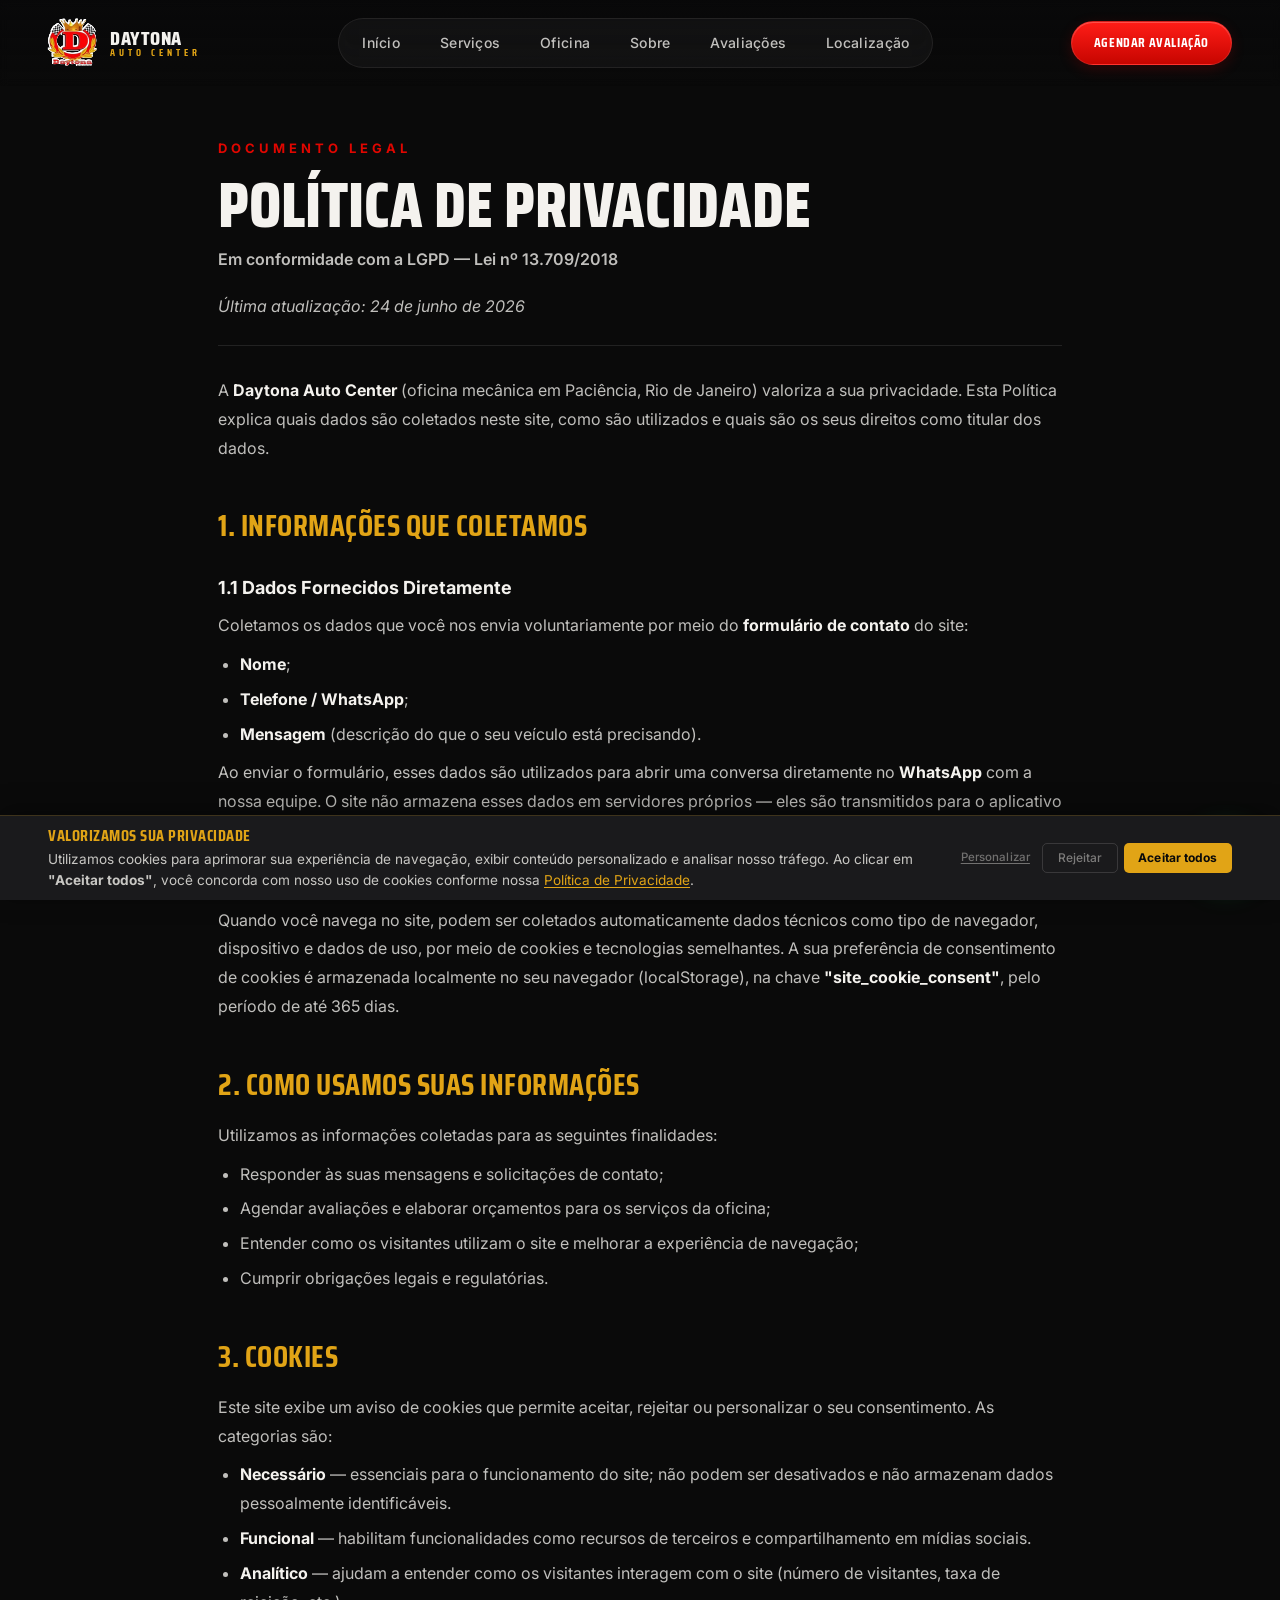
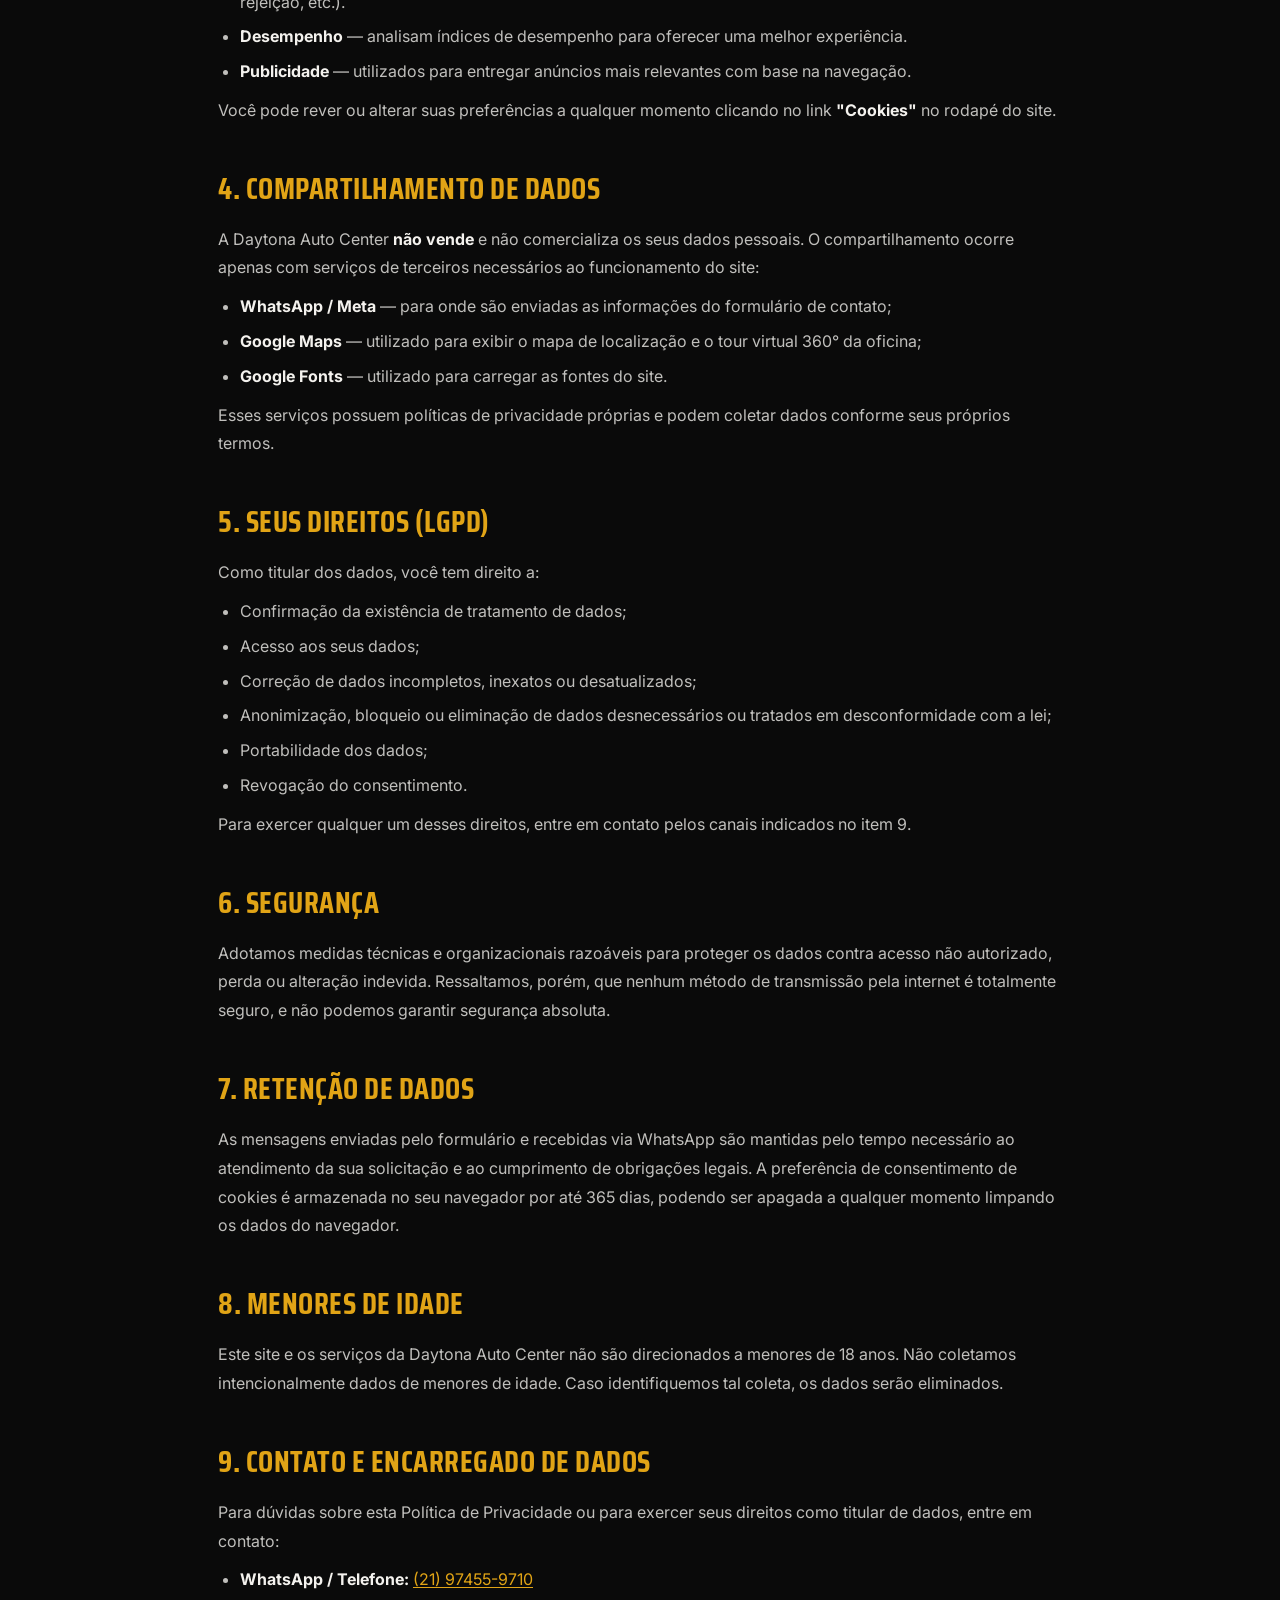
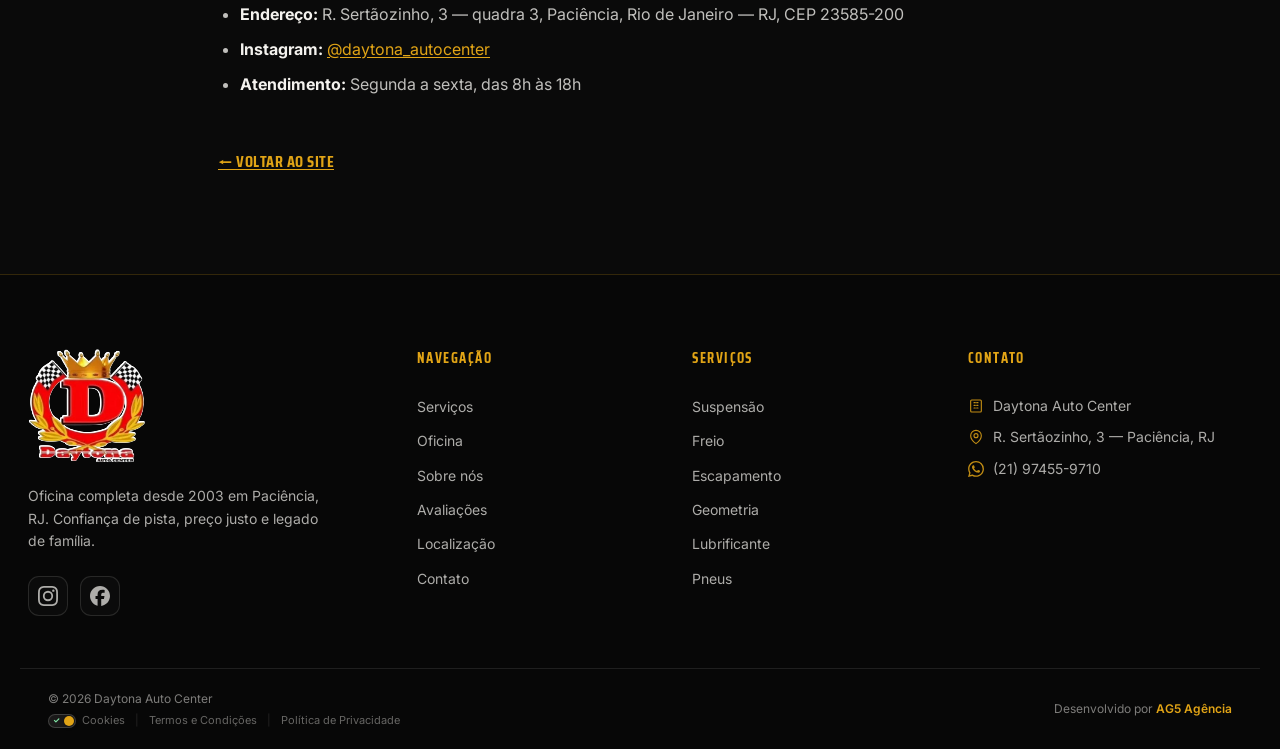
==== commit 61b23cca: "feat: implement scrollspy navigation and enhance landing page UI with new premium CTA styling, respo" ====
--- a/politica-de-privacidade.html
+++ b/politica-de-privacidade.html
@@ -5,6 +5,7 @@
   <meta name="viewport" content="width=device-width, initial-scale=1">
   <title>Política de Privacidade | Daytona Auto Center</title>
   <meta name="description" content="Política de Privacidade da Daytona Auto Center em conformidade com a LGPD (Lei 13.709/2018)." />
+  <link rel="canonical" href="https://www.daytonaautocenter.ag5agencia.site/politica-de-privacidade.html" />
   <meta name="robots" content="noindex, follow" />
   <link rel="icon" href="Assets/favicon-daytona-auto-center.ico" type="image/x-icon">
 
@@ -162,34 +163,57 @@
   <!-- ================= RODAPÉ ================= -->
   <footer class="footer">
     <div class="container footer__grid">
-      <div>
-        <a href="index.html#topo" class="brand">
+      <div class="footer__brand">
+        <a href="index.html#topo" class="brand footer__logo" aria-label="Daytona Auto Center">
           <img src="Assets/logo-daytona-auto-center-oficina.webp" alt="Logo Daytona Auto Center – oficina mecânica em Paciência, Rio de Janeiro" class="brand__logo brand__logo--lg"/>
-          <span class="brand__name" style="font-size:22px;">DAYTONA<span class="brand__sub" style="font-size:11px;">AUTO CENTER</span></span>
         </a>
         <p class="footer__about">Oficina completa desde 2003 em Paciência, RJ. Confiança de pista, preço justo e legado de família.</p>
+        <div class="footer__social">
+          <a href="https://www.instagram.com/daytona_autocenter" target="_blank" rel="noopener noreferrer" class="footer__social-link" aria-label="Instagram da Daytona Auto Center">
+            <svg viewBox="0 0 24 24" width="20" height="20" fill="currentColor" aria-hidden="true"><path d="M12 2.163c3.204 0 3.584.012 4.85.07 1.17.054 1.805.249 2.227.413.56.218.96.478 1.382.9.422.422.682.822.9 1.382.164.422.36 1.057.413 2.227.058 1.266.07 1.646.07 4.85s-.012 3.584-.07 4.85c-.054 1.17-.249 1.805-.413 2.227-.218.56-.478.96-.9 1.382-.422.422-.822.682-1.382.9-.422.164-1.057.36-2.227.413-1.266.058-1.646.07-4.85.07s-3.584-.012-4.85-.07c-1.17-.054-1.805-.249-2.227-.413-.56-.218-.96-.478-1.382-.9-.422-.422-.682-.822-.9-1.382-.164-.422-.36-1.057-.413-2.227-.058-1.266-.07-1.646-.07-4.85s.012-3.584.07-4.85c.054-1.17.249-1.805.413-2.227.218-.56.478-.96.9-1.382.422-.422.822-.682 1.382-.9.422-.164 1.057-.36 2.227-.413 1.266-.058 1.646-.07 4.85-.07M12 0C8.741 0 8.332.014 7.052.072 5.775.13 4.905.333 4.14.63a5.88 5.88 0 0 0-2.126 1.384A5.88 5.88 0 0 0 .63 4.14C.333 4.905.131 5.775.072 7.052.014 8.332 0 8.741 0 12s.014 3.668.072 4.948c.059 1.277.261 2.148.558 2.913a5.88 5.88 0 0 0 1.384 2.126 5.88 5.88 0 0 0 2.126 1.384c.766.296 1.636.499 2.913.558C8.332 23.986 8.741 24 12 24s3.668-.014 4.948-.072c1.277-.059 2.148-.262 2.913-.558a5.88 5.88 0 0 0 2.126-1.384 5.88 5.88 0 0 0 1.384-2.126c.296-.765.499-1.636.558-2.913.058-1.28.072-1.689.072-4.948s-.014-3.668-.072-4.948c-.059-1.277-.262-2.147-.558-2.913a5.88 5.88 0 0 0-1.384-2.126A5.88 5.88 0 0 0 19.861.63c-.765-.297-1.636-.5-2.913-.558C15.668.014 15.259 0 12 0m0 5.838a6.162 6.162 0 1 0 0 12.324 6.162 6.162 0 0 0 0-12.324M12 16a4 4 0 1 1 0-8 4 4 0 0 1 0 8m6.406-11.845a1.44 1.44 0 1 0 0 2.881 1.44 1.44 0 0 0 0-2.881"/></svg>
+          </a>
+          <a href="https://www.facebook.com/" target="_blank" rel="noopener noreferrer" class="footer__social-link" aria-label="Facebook da Daytona Auto Center">
+            <svg viewBox="0 0 24 24" width="20" height="20" fill="currentColor" aria-hidden="true"><path d="M9.101 23.691v-7.98H6.627v-3.667h2.474v-1.58c0-4.085 1.848-5.978 5.858-5.978.401 0 .955.042 1.468.103a8.68 8.68 0 0 1 1.141.195v3.325a8.623 8.623 0 0 0-.653-.036 26.805 26.805 0 0 0-.733-.009c-.707 0-1.259.096-1.675.309a1.686 1.686 0 0 0-.679.622c-.258.42-.374.995-.374 1.752v1.297h3.919l-.386 2.103-.287 1.564h-3.246v8.245C19.396 23.238 24 18.179 24 12.044c0-6.627-5.373-12-12-12s-12 5.373-12 12c0 5.628 3.874 10.35 9.101 11.647Z"/></svg>
+          </a>
+        </div>
       </div>
       <div class="footer__col">
-        <span class="footer__title">Contato</span>
-        <a href="tel:+5521974559710" class="footer__link">(21) 97455-9710</a>
-        <a href="https://wa.me/5521974559710?text=Ol%C3%A1%2C%20vim%20atrav%C3%A9s%20do%20site%20e%20gostaria%20de%20uma%20informa%C3%A7%C3%A3o." target="_blank" rel="noopener" class="footer__link">WhatsApp</a>
-        <a href="https://www.google.com/maps/dir/?api=1&destination=Daytona+auto+Center&destination_place_id=ChIJH-UuiNXkmwARNv2cjjDU1u4" target="_blank" rel="noopener" class="footer__link">R. Sertãozinho, 3 — Paciência, RJ</a>
+        <h4 class="footer__title">Navegação</h4>
+        <a href="index.html#servicos" class="footer__link">Serviços</a>
+        <a href="index.html#oficina" class="footer__link">Oficina</a>
+        <a href="index.html#sobre" class="footer__link">Sobre nós</a>
+        <a href="index.html#depoimentos" class="footer__link">Avaliações</a>
+        <a href="index.html#localizacao" class="footer__link">Localização</a>
+        <a href="index.html#contato" class="footer__link">Contato</a>
       </div>
       <div class="footer__col">
-        <span class="footer__title">Redes</span>
-        <a href="https://www.instagram.com/daytona_autocenter" target="_blank" rel="noopener" class="footer__link">Instagram · @daytona_autocenter</a>
-        <a href="https://www.facebook.com/" target="_blank" rel="noopener" class="footer__link">Facebook · Daytona Auto Center</a>
-        <a href="https://share.google/eH89ZnzVQ7nUvFb6v" target="_blank" rel="noopener" class="footer__link">Google · 4.8 ★ (170)</a>
+        <h4 class="footer__title">Serviços</h4>
+        <a href="index.html#servicos" class="footer__link">Suspensão</a>
+        <a href="index.html#servicos" class="footer__link">Freio</a>
+        <a href="index.html#servicos" class="footer__link">Escapamento</a>
+        <a href="index.html#servicos" class="footer__link">Geometria</a>
+        <a href="index.html#servicos" class="footer__link">Lubrificante</a>
+        <a href="index.html#servicos" class="footer__link">Pneus</a>
       </div>
       <div class="footer__col">
-        <span class="footer__title">Horário</span>
-        <span class="footer__text">Seg — Sex · 8h às 18h</span>
-        <span class="footer__text footer__text--muted">Sáb &amp; Dom · Fechado</span>
+        <h4 class="footer__title">Contato</h4>
+        <a href="https://share.google/eH89ZnzVQ7nUvFb6v" target="_blank" rel="noopener noreferrer" class="footer__contact">
+          <svg viewBox="0 0 24 24" width="16" height="16" fill="none" stroke="currentColor" stroke-width="1.7" stroke-linecap="round" stroke-linejoin="round" aria-hidden="true"><rect x="4" y="3" width="16" height="18" rx="1.5"/><path d="M9 7h2M13 7h2M9 11h2M13 11h2M9 15h2M13 15h2"/></svg>
+          Daytona Auto Center
+        </a>
+        <a href="https://www.google.com/maps/dir/?api=1&destination=Daytona+auto+Center&destination_place_id=ChIJH-UuiNXkmwARNv2cjjDU1u4" target="_blank" rel="noopener noreferrer" class="footer__contact">
+          <svg viewBox="0 0 24 24" width="16" height="16" fill="none" stroke="currentColor" stroke-width="1.7" stroke-linecap="round" stroke-linejoin="round" aria-hidden="true"><path d="M20 10c0 6-8 12-8 12s-8-6-8-12a8 8 0 0 1 16 0Z"/><circle cx="12" cy="10" r="3"/></svg>
+          R. Sertãozinho, 3 — Paciência, RJ
+        </a>
+        <a href="https://wa.me/5521974559710?text=Ol%C3%A1%2C%20vim%20atrav%C3%A9s%20do%20site%20e%20gostaria%20de%20uma%20informa%C3%A7%C3%A3o." target="_blank" rel="noopener noreferrer" class="footer__contact">
+          <svg viewBox="0 0 24 24" width="16" height="16" fill="currentColor" aria-hidden="true"><path d="M17.472 14.382c-.297-.149-1.758-.867-2.03-.967-.273-.099-.471-.148-.67.15-.197.297-.767.966-.94 1.164-.173.199-.347.223-.644.075-.297-.15-1.255-.463-2.39-1.475-.883-.788-1.48-1.761-1.653-2.059-.173-.297-.018-.458.13-.606.134-.133.298-.347.446-.52.149-.174.198-.298.298-.497.099-.198.05-.371-.025-.52-.075-.149-.669-1.612-.916-2.207-.242-.579-.487-.5-.669-.51-.173-.008-.371-.01-.57-.01-.198 0-.52.074-.792.372-.272.297-1.04 1.016-1.04 2.479 0 1.462 1.065 2.875 1.213 3.074.149.198 2.096 3.2 5.077 4.487.709.306 1.262.489 1.694.625.712.227 1.36.195 1.871.118.571-.085 1.758-.719 2.006-1.413.248-.694.248-1.289.173-1.413-.074-.124-.272-.198-.57-.347m-5.421 7.403h-.004a9.87 9.87 0 0 1-5.031-1.378l-.361-.214-3.741.982.998-3.648-.235-.374a9.86 9.86 0 0 1-1.51-5.26c.001-5.45 4.436-9.884 9.888-9.884 2.64 0 5.122 1.03 6.988 2.898a9.825 9.825 0 0 1 2.893 6.994c-.003 5.45-4.437 9.884-9.885 9.884m8.413-18.297A11.815 11.815 0 0 0 12.05 0C5.495 0 .16 5.335.157 11.892c0 2.096.547 4.142 1.588 5.945L.057 24l6.305-1.654a11.882 11.882 0 0 0 5.683 1.448h.005c6.554 0 11.89-5.335 11.893-11.893a11.821 11.821 0 0 0-3.48-8.413Z"/></svg>
+          (21) 97455-9710
+        </a>
       </div>
     </div>
     <div class="container footer__bottom">
-      <div class="footer__legal">
-        <span>© Daytona Auto Center 2026</span>
+      <div class="footer__credits-left">
+        <span class="footer__copy">© 2026 Daytona Auto Center</span>
         <span class="footer-legal-links">
           <a href="#" id="ck-prefs-link" style="text-decoration:none; color:inherit; display:inline-flex; align-items:center; gap:6px;">
             <span id="cookie-toggle" style="display:inline-flex; align-items:center; width:28px; height:14px; background:rgba(244,242,238,0.08); border-radius:10px; padding:2px; border:1px solid rgba(244,242,238,0.18); position:relative; font-size:8px; font-weight:bold;">
@@ -205,7 +229,7 @@
           <a href="politica-de-privacidade.html">Política de Privacidade</a>
         </span>
       </div>
-      <span>Desenvolvido por <a href="https://www.ag5agencia.com.br" target="_blank" rel="noopener" class="footer__ag5">AG5 Agência</a></span>
+      <span class="footer__credits-right">Desenvolvido por <a href="https://www.ag5agencia.com.br" target="_blank" rel="noopener" class="footer__ag5">AG5 Agência</a></span>
     </div>
   </footer>
 
--- a/style.css
+++ b/style.css
@@ -30,8 +30,8 @@
 }
 
 /* ---------- reset ---------- */
-*{box-sizing:border-box;margin:0;padding:0}
-html{scroll-behavior:smooth;scroll-padding-top:84px}
+*{box-sizing:border-box;margin:0;padding:0;min-width:0}
+html{scroll-behavior:smooth;scroll-padding-top:84px;overflow-x:hidden}
 body{
   background:var(--black);
   color:var(--off);
@@ -41,6 +41,7 @@
   overflow-x:hidden;
 }
 img{display:block;max-width:100%}
+iframe,video{max-width:100%}
 a{color:inherit}
 ::selection{background:var(--red);color:#fff}
 
@@ -71,35 +72,45 @@
 .btn--ghost:hover{border-color:var(--gold);background:rgba(225,164,22,.08)}
 .btn--sm{font-size:15px;padding:12px 22px;box-shadow:0 6px 22px rgba(225,6,0,.32)}
 .btn--xs{font-size:14px;padding:11px 20px;box-shadow:none}
+/* CTA da navbar — pílula premium */
+.nav__cta-desktop{border-radius:30px;padding:10px 22px;font-size:13.5px;letter-spacing:.6px;background:linear-gradient(180deg,#ff1d17,#c70500);border:1px solid rgba(255,255,255,.1);box-shadow:0 4px 14px rgba(225,6,0,.18),inset 0 1px 0 rgba(255,255,255,.22);transition:transform .3s ease,box-shadow .3s ease,background .3s ease}
+.nav__cta-desktop:hover{background:linear-gradient(180deg,#ff332c,#d60600);transform:translateY(-1px);box-shadow:0 7px 20px rgba(225,6,0,.28),inset 0 1px 0 rgba(255,255,255,.26)}
+/* CTA da hero — mesma pílula premium com glow suave */
+.hero__cta{border-radius:40px;background:linear-gradient(180deg,#ff1d17,#c70500);border:1px solid rgba(255,255,255,.1);box-shadow:0 6px 22px rgba(225,6,0,.2),inset 0 1px 0 rgba(255,255,255,.22)}
+.hero__cta:hover{background:linear-gradient(180deg,#ff332c,#d60600);transform:translateY(-2px);box-shadow:0 10px 30px rgba(225,6,0,.3),inset 0 1px 0 rgba(255,255,255,.26)}
 
 /* ---------- nav ---------- */
-.nav{position:fixed;top:0;left:0;right:0;z-index:200;padding:18px 0;background:rgba(10,10,10,.35);backdrop-filter:blur(4px);transition:padding .3s ease,background .3s ease,box-shadow .3s ease}
-.nav.scrolled{padding:10px 0;background:rgba(10,10,10,.94);backdrop-filter:blur(12px);box-shadow:0 1px 0 rgba(225,164,22,.22),0 10px 30px rgba(0,0,0,.45)}
+.nav{position:fixed;top:0;left:0;right:0;z-index:200;padding:18px 0;background:linear-gradient(180deg,rgba(8,8,9,.62),rgba(8,8,9,.12));backdrop-filter:blur(5px);transition:padding .3s ease,background .3s ease,box-shadow .3s ease}
+.nav.scrolled{padding:10px 0;background:rgba(10,10,10,.92);backdrop-filter:blur(14px);box-shadow:0 1px 0 rgba(225,164,22,.18),0 12px 34px rgba(0,0,0,.5)}
 .nav__inner{display:flex;align-items:center;justify-content:space-between;gap:20px}
 .brand{display:flex;align-items:center;gap:12px;text-decoration:none;flex-shrink:0}
 .brand__logo{height:50px;width:auto}
 .brand__logo--lg{height:56px}
+.nav .brand__logo,.drawer .brand__logo{filter:drop-shadow(.6px 0 0 #fff) drop-shadow(-.6px 0 0 #fff) drop-shadow(0 .6px 0 #fff) drop-shadow(0 -.6px 0 #fff)}
 .brand__name{font-family:var(--font-title);font-weight:800;font-size:20px;letter-spacing:.5px;color:var(--off);line-height:.95}
 .brand__sub{display:block;color:var(--gold);font-size:10px;letter-spacing:4px;font-weight:700}
-.nav__links{display:flex;align-items:center;gap:clamp(14px,2.4vw,30px);flex-wrap:wrap;justify-content:center}
-.nav__link{color:var(--off);text-decoration:none;font-size:14px;font-weight:500;letter-spacing:.3px;opacity:.85;transition:color .2s,opacity .2s}
-.nav__link:hover{color:var(--gold);opacity:1}
+.nav__links{display:flex;align-items:center;gap:4px;flex-wrap:wrap;justify-content:center;padding:5px;border-radius:40px;background:rgba(255,255,255,.04);border:1px solid rgba(244,242,238,.08);backdrop-filter:blur(8px)}
+.nav__link{position:relative;color:var(--off);text-decoration:none;font-size:14px;font-weight:500;letter-spacing:.3px;opacity:.78;padding:8px clamp(12px,1.4vw,18px);border-radius:30px;transition:color .25s,opacity .25s,background .25s}
+.nav__link:hover{color:var(--off);opacity:1;background:rgba(244,242,238,.06)}
+.nav__link.is-active{color:var(--gold);opacity:1;background:rgba(225,164,22,.12);box-shadow:inset 0 0 0 1px rgba(225,164,22,.28)}
 
 /* ---------- hero ---------- */
 .hero{position:relative;min-height:100vh;max-height:100vh;display:flex;align-items:flex-end;overflow:hidden}
-.hero__video{position:absolute;inset:0;width:100%;height:100%;object-fit:cover;z-index:0;filter:grayscale(.15) contrast(1.05)}
-.hero__overlay{position:absolute;inset:0;z-index:1;background:linear-gradient(180deg,rgba(10,10,10,.55) 0%,rgba(10,10,10,.35) 35%,rgba(10,10,10,.78) 78%,rgba(10,10,10,.97) 100%)}
-.hero__overlay2{position:absolute;inset:0;z-index:1;background:radial-gradient(120% 80% at 12% 90%,rgba(225,6,0,.30) 0%,rgba(225,6,0,0) 55%)}
-.hero__inner{position:relative;z-index:2;padding-bottom:clamp(36px,5vh,72px)}
-.hero__content{opacity:0;animation:heroIn .85s ease-out .15s forwards}
-.badge{display:inline-flex;align-items:center;gap:10px;margin-bottom:clamp(14px,2vh,22px);padding:7px 14px;border:1px solid rgba(225,164,22,.4);border-radius:40px;background:rgba(10,10,10,.4);backdrop-filter:blur(4px);font-size:12px;letter-spacing:3px;text-transform:uppercase;color:var(--gold);font-weight:600}
-.badge__dot{width:8px;height:8px;border-radius:50%;background:var(--red);animation:pulseDot 1.8s infinite}
-.hero__title{font-family:var(--font-title);font-weight:900;font-size:clamp(48px,8.5vw,120px);line-height:.88;letter-spacing:-1px;text-transform:uppercase}
-.hero__title span{display:block;color:var(--off)}
-.hero__title--mask{background:linear-gradient(100deg,var(--red) 0%,var(--red) 30%,var(--gold) 95%);-webkit-background-clip:text;background-clip:text;-webkit-text-fill-color:transparent;color:transparent}
-.hero__sub{font-size:clamp(16px,1.8vw,21px);max-width:560px;margin-top:clamp(14px,2vh,22px);color:rgba(244,242,238,.82)}
-.hero__actions{display:flex;flex-wrap:wrap;gap:14px;margin-top:clamp(20px,3vh,32px)}
-.hero__stats{display:flex;flex-wrap:wrap;gap:28px;margin-top:clamp(24px,3.5vh,40px);align-items:center;font-size:13px;color:rgba(244,242,238,.6)}
+.hero__bg{position:absolute;inset:0;z-index:0;background:linear-gradient(180deg,transparent 48%,rgba(7,7,8,.7) 100%),radial-gradient(58% 55% at 8% 102%,rgba(225,6,0,.22) 0%,transparent 58%),radial-gradient(52% 50% at 94% 0%,rgba(225,164,22,.13) 0%,transparent 60%),radial-gradient(150% 130% at 70% 8%,#1c1c1f 0%,#101012 46%,#070708 100%)}
+.hero__grid{position:absolute;inset:0;z-index:0;pointer-events:none;background-image:linear-gradient(rgba(225,164,22,.04) 1px,transparent 1px),linear-gradient(90deg,rgba(225,164,22,.04) 1px,transparent 1px);background-size:54px 54px;-webkit-mask-image:radial-gradient(120% 105% at 50% 32%,#000 38%,transparent 86%);mask-image:radial-gradient(120% 105% at 50% 32%,#000 38%,transparent 86%)}
+.hero__side{position:absolute;right:clamp(12px,2.2vw,30px);top:50%;transform:translateY(-50%);writing-mode:vertical-rl;font-family:var(--font-title);font-weight:700;font-size:12px;letter-spacing:5px;text-transform:uppercase;color:rgba(244,242,238,.38);z-index:2}
+.hero__inner{position:relative;z-index:2;padding-bottom:clamp(44px,6vh,88px)}
+.hero__content{position:relative;padding-left:clamp(22px,2.6vw,40px);opacity:0;animation:heroIn .9s ease-out .15s forwards}
+.hero__content::before{content:"";position:absolute;left:0;top:7px;bottom:7px;width:5px;border-radius:3px;background:linear-gradient(180deg,var(--red) 0%,var(--red) 48%,var(--gold) 100%)}
+.hero__content::after{content:"";position:absolute;left:10px;top:7px;bottom:7px;width:2px;border-radius:2px;background:rgba(225,164,22,.45)}
+.hero__eyebrow{display:inline-flex;align-items:center;gap:13px;margin-bottom:clamp(18px,2.4vh,26px);font-size:12px;letter-spacing:4px;text-transform:uppercase;color:var(--gold);font-weight:700}
+.hero__eyebrow::before{content:"";width:34px;height:1px;background:var(--gold);opacity:.7}
+.hero__title{font-family:var(--font-title);font-weight:900;font-size:clamp(54px,9.6vw,148px);line-height:.82;letter-spacing:-1.5px;text-transform:uppercase}
+.hero__title-1{display:block;color:var(--off);text-shadow:0 6px 40px rgba(0,0,0,.5)}
+.hero__title-2{display:block;color:transparent;-webkit-text-stroke:1.5px var(--gold)}
+.hero__sub{font-size:clamp(16px,1.7vw,20px);max-width:540px;margin-top:clamp(20px,2.6vh,28px);color:rgba(244,242,238,.82);line-height:1.55}
+.hero__actions{display:flex;flex-wrap:wrap;gap:14px;margin-top:clamp(24px,3.2vh,34px)}
+.hero__stats{display:flex;flex-wrap:wrap;gap:26px;margin-top:clamp(26px,3.6vh,42px);align-items:center;font-size:13px;color:rgba(244,242,238,.62)}
 .hero__stats strong{color:var(--off)}
 .hero__rating{display:flex;align-items:center;gap:9px}
 .hero__rating-num{font-family:var(--font-title);font-weight:800;font-size:26px;color:var(--gold)}
@@ -109,141 +120,374 @@
 .flag-strip{position:absolute;left:0;right:0;bottom:0;z-index:2;height:10px;background:conic-gradient(var(--off) 90deg,var(--black) 0 180deg,var(--off) 0 270deg,var(--black) 0);background-size:20px 20px;opacity:.5}
 .flag-strip--top{top:0;bottom:auto;opacity:.35}
 
-/* ---------- photo marquee ---------- */
-.marquee-section{background:var(--black);padding:clamp(40px,7vw,72px) 0;border-bottom:1px solid rgba(244,242,238,.06)}
-.marquee{overflow:hidden;width:100%;-webkit-mask-image:linear-gradient(90deg,transparent,#000 8%,#000 92%,transparent);mask-image:linear-gradient(90deg,transparent,#000 8%,#000 92%,transparent)}
-.marquee__track{display:flex;gap:18px;width:max-content;animation:mqL 38s linear infinite;will-change:transform}
-.marquee__group{display:flex;gap:18px;flex-shrink:0}
-.marquee__group img{height:230px;object-fit:cover;border-radius:5px;border:1px solid rgba(225,164,22,.2)}
-
 /* ---------- text ticker ---------- */
 .ticker{background:var(--red);overflow:hidden;padding:13px 0}
 .ticker__track{display:flex;width:max-content;animation:txtmq 24s linear infinite;will-change:transform}
 .ticker__track span{font-family:var(--font-title);font-weight:800;font-size:18px;letter-spacing:3px;text-transform:uppercase;color:#fff;white-space:nowrap}
 
-/* ---------- impacto ---------- */
-.impact{display:grid;grid-template-columns:repeat(auto-fit,minmax(320px,1fr));gap:clamp(36px,5vw,72px);align-items:center}
-.impact__solution{background:var(--graphite);border:1px solid rgba(225,164,22,.18);border-radius:var(--radius);padding:clamp(26px,3vw,40px)}
-.card__title{font-family:var(--font-title);font-weight:700;font-size:26px;margin-bottom:22px;color:var(--gold);text-transform:uppercase;letter-spacing:.5px}
-.checks{display:flex;flex-direction:column;gap:18px}
-.check-item{display:flex;gap:14px;align-items:flex-start}
-.check-item__icon{flex-shrink:0;width:34px;height:34px;border-radius:6px;background:rgba(225,6,0,.14);color:var(--red);display:flex;align-items:center;justify-content:center;font-family:var(--font-title);font-weight:800}
-.check-item strong{display:block;color:var(--off);font-size:16px}
-.check-item span{color:rgba(244,242,238,.6);font-size:14px}
+/* ---------- problema & solução (cards dor → solução) ---------- */
+.ps__head{max-width:680px;margin:0 auto clamp(36px,4.5vw,58px);text-align:center}
+.ps__head .eyebrow{display:inline-flex;align-items:center;gap:14px}
+.ps__head .eyebrow::before,.ps__head .eyebrow::after{content:"";width:30px;height:1px;background:linear-gradient(90deg,transparent,var(--red))}
+.ps__head .eyebrow::after{background:linear-gradient(90deg,var(--red),transparent)}
+.ps__head .lead{margin:18px auto 0}
+.ps__grid{display:grid;grid-template-columns:repeat(auto-fit,minmax(290px,1fr));gap:clamp(16px,2vw,24px);max-width:1120px;margin:0 auto}
+.ps-card{display:flex;flex-direction:column;border-radius:16px;overflow:hidden;background:linear-gradient(168deg,rgba(30,30,33,.9),rgba(18,18,20,.94));border:1px solid rgba(244,242,238,.08);transition:transform .35s cubic-bezier(.16,1,.3,1),border-color .35s ease,box-shadow .35s ease}
+.ps-card:hover{transform:translateY(-6px);border-color:rgba(225,164,22,.35);box-shadow:0 30px 60px -34px rgba(0,0,0,.85)}
+.ps-card__media{position:relative;aspect-ratio:16/11;overflow:hidden;background:linear-gradient(135deg,#1c1c1f 0%,#100f12 100%);display:flex;align-items:center;justify-content:center}
+.ps-card__media img{position:absolute;inset:0;width:100%;height:100%;object-fit:cover;z-index:1}
+.ps-card__media::after{content:"";position:absolute;inset:0;z-index:2;pointer-events:none;background:linear-gradient(180deg,transparent 52%,rgba(8,8,9,.72) 100%)}
+.ps-card__hint{position:relative;z-index:0;display:flex;flex-direction:column;align-items:center;gap:9px;color:rgba(244,242,238,.3);font-size:11px;letter-spacing:1.5px;text-transform:uppercase;text-align:center;line-height:1.6;padding:18px}
+.ps-card__hint svg{width:32px;height:32px;opacity:.6}
+.ps-card__badge{position:absolute;z-index:3;left:16px;bottom:13px;font-family:var(--font-title);font-weight:700;font-size:12px;letter-spacing:1.6px;text-transform:uppercase;color:var(--gold)}
+.ps-card__body{display:flex;flex-direction:column;flex:1;padding:clamp(22px,2.2vw,30px)}
+.ps-card__problem{display:flex;align-items:flex-start;gap:11px;color:rgba(244,242,238,.58);font-size:14px;line-height:1.4;padding-bottom:16px;margin-bottom:16px;border-bottom:1px solid rgba(244,242,238,.08)}
+.ps-card__title{display:flex;align-items:center;gap:11px;font-family:var(--font-title);font-weight:700;font-size:clamp(19px,1.5vw,23px);text-transform:uppercase;letter-spacing:.3px;color:var(--off)}
+.ps-card__desc{color:rgba(244,242,238,.66);font-size:14px;line-height:1.5;margin-top:9px;padding-left:39px}
+.ps__ico{flex-shrink:0;width:28px;height:28px;border-radius:50%;display:flex;align-items:center;justify-content:center;font-family:var(--font-title);font-weight:800;font-size:13px}
+.ps__ico--x{color:var(--red);background:rgba(225,6,0,.12);border:1px solid rgba(225,6,0,.32)}
+.ps__ico--check{color:var(--gold);background:rgba(225,164,22,.18);border:1px solid rgba(225,164,22,.5);box-shadow:0 0 12px rgba(225,164,22,.25)}
+.ps__foot{display:flex;flex-wrap:wrap;align-items:center;justify-content:space-between;gap:22px;max-width:1120px;margin:clamp(34px,4vw,50px) auto 0}
+.ps__trust{display:flex;flex-wrap:wrap;gap:12px 26px}
+.ps__trust span{display:inline-flex;align-items:center;gap:9px;font-size:14px;color:rgba(244,242,238,.82)}
+.ps__trust i{font-style:normal;color:var(--gold);font-weight:800}
+@media (max-width:760px){
+  .ps__foot{flex-direction:column;align-items:stretch}
+  .ps__cta{justify-content:center}
+}
 
 /* ---------- serviços ---------- */
-.services__grid{display:grid;grid-template-columns:repeat(auto-fit,minmax(300px,1fr));gap:18px}
-.service-card{background:var(--graphite);border:1px solid rgba(225,164,22,.18);border-radius:var(--radius);padding:clamp(26px,2.6vw,36px);position:relative;overflow:hidden;transition:transform .25s ease,border-color .25s ease}
-.service-card:hover{transform:translateY(-6px);border-color:var(--red)}
-.service-card__num{font-family:var(--font-title);font-weight:800;font-size:64px;line-height:1;color:var(--gold);opacity:.9}
-.service-card__title{font-family:var(--font-title);font-weight:700;font-size:26px;margin:12px 0 8px;text-transform:uppercase;color:var(--off);letter-spacing:.5px}
-.service-card__desc{font-size:15px;color:rgba(244,242,238,.66)}
-
-/* ---------- oficina / galeria ---------- */
-.gallery{display:grid;grid-template-columns:repeat(auto-fit,minmax(300px,1fr));gap:16px}
-.gallery__item{border-radius:var(--radius);overflow:hidden;position:relative;min-height:340px}
-.gallery__item img,.gallery__item video{width:100%;height:100%;object-fit:cover}
-.gallery__item video{position:absolute;inset:0}
-.gallery__shade{position:absolute;inset:0;background:linear-gradient(180deg,transparent 50%,rgba(10,10,10,.85))}
-.gallery__tag{position:absolute;left:20px;bottom:18px;display:flex;align-items:center;gap:9px;font-family:var(--font-title);font-weight:700;letter-spacing:1.5px;text-transform:uppercase;font-size:14px}
-
-/* ---------- sobre ---------- */
-.about{display:grid;grid-template-columns:repeat(auto-fit,minmax(320px,1fr));gap:clamp(36px,5vw,72px);align-items:center}
-.about__media{border-radius:12px;overflow:hidden;position:relative;min-height:420px;border:1px solid rgba(225,164,22,.18)}
-.about__media video{position:absolute;inset:0;width:100%;height:100%;object-fit:cover}
-.about__shade{position:absolute;inset:0;background:linear-gradient(180deg,rgba(10,10,10,.25),rgba(10,10,10,.7))}
-.about__logo{position:absolute;right:18px;top:18px;height:64px;width:auto;opacity:.95;filter:drop-shadow(0 4px 12px rgba(0,0,0,.5))}
-.counters{display:grid;grid-template-columns:repeat(auto-fit,minmax(130px,1fr));gap:14px;margin-top:34px}
-.counter{border-top:2px solid var(--red);padding-top:14px}
-.counter__num{font-family:var(--font-title);font-weight:800;font-size:clamp(40px,5vw,58px);line-height:1;color:var(--gold)}
-.counter__label{font-size:13px;color:rgba(244,242,238,.6);letter-spacing:.5px}
-
-/* ---------- depoimentos ---------- */
-.reviews{background:linear-gradient(180deg,#0d0d0f,var(--black))}
-.reviews__inner{max-width:1000px;text-align:center}
-.rating{display:flex;align-items:center;justify-content:center;gap:14px;flex-wrap:wrap;margin-top:18px}
-.rating__num{font-family:var(--font-title);font-weight:800;font-size:clamp(34px,5vw,54px);line-height:1;color:var(--off)}
-.rating__meta{text-align:left}
-.google{font-weight:700}
-.review-stage{position:relative;margin-top:clamp(34px,4vw,52px);min-height:280px}
-.review-slide{opacity:0;transition:opacity .6s ease-in-out;position:absolute;inset:0;display:flex;flex-direction:column;align-items:center;justify-content:center;pointer-events:none}
-.review-slide.is-active{opacity:1;pointer-events:auto}
-.review-quote{font-family:var(--font-title);font-weight:500;font-size:clamp(22px,3vw,34px);line-height:1.3;color:var(--off);max-width:780px}
-.review-stage .stars{margin-top:24px;font-size:16px;letter-spacing:3px}
-.review-author{margin-top:10px;font-weight:600;color:var(--off)}
-.reviews__nav{display:flex;align-items:center;justify-content:center;gap:18px;margin-top:clamp(22px,3vw,36px)}
-.arrow{width:44px;height:44px;border-radius:50%;border:1px solid rgba(244,242,238,.25);background:transparent;color:var(--off);font-size:18px;cursor:pointer;transition:border-color .2s,background .2s}
-.arrow:hover{border-color:var(--gold);background:rgba(225,164,22,.1)}
-.dots{display:flex;gap:9px}
-.dot{width:9px;height:9px;border-radius:50%;background:rgba(244,242,238,.25);cursor:pointer;transition:background .25s}
-.dot.is-active{background:var(--red)}
-
-/* ---------- faq ---------- */
-.faq{display:flex;flex-direction:column;gap:12px}
-.faq__item{background:var(--graphite);border:1px solid rgba(244,242,238,.08);border-radius:9px;overflow:hidden}
-.faq__q{width:100%;text-align:left;background:transparent;border:none;color:var(--off);font-family:var(--font-body);font-weight:600;font-size:clamp(16px,1.8vw,18px);padding:20px 22px;display:flex;align-items:center;justify-content:space-between;gap:16px;cursor:pointer}
-.faq__icon{color:var(--red);font-size:24px;flex-shrink:0;transition:transform .3s ease;line-height:1}
+.services__grid{display:grid;grid-template-columns:repeat(auto-fit,minmax(290px,1fr));gap:clamp(16px,1.6vw,22px)}
+.service-card{position:relative;overflow:hidden;border-radius:16px;padding:clamp(26px,2.4vw,34px);display:flex;flex-direction:column;justify-content:flex-end;min-height:clamp(300px,32vw,360px);background:linear-gradient(168deg,rgba(28,28,31,.9) 0%,rgba(17,17,19,.94) 100%);box-shadow:inset 0 1px 0 rgba(244,242,238,.05),0 24px 50px -34px rgba(0,0,0,.8);transition:transform .4s cubic-bezier(.16,1,.3,1),box-shadow .4s ease}
+.service-card>*{position:relative;z-index:1}
+.service-card__bg{position:absolute;inset:0;z-index:0;width:100%;height:100%;object-fit:cover;filter:grayscale(.18) brightness(.7) contrast(1.05);transition:transform .6s cubic-bezier(.16,1,.3,1)}
+.service-card__shade{position:absolute;inset:0;z-index:0;pointer-events:none;background:linear-gradient(180deg,rgba(10,10,11,.4) 0%,rgba(10,10,11,.72) 52%,rgba(10,10,11,.95) 100%)}
+.service-card:hover .service-card__bg{transform:scale(1.06)}
+.service-card::after{content:"";position:absolute;inset:0;border-radius:inherit;padding:1px;background:linear-gradient(160deg,rgba(225,164,22,.42),rgba(244,242,238,.05) 40%,transparent 72%);-webkit-mask:linear-gradient(#000 0 0) content-box,linear-gradient(#000 0 0);mask:linear-gradient(#000 0 0) content-box,linear-gradient(#000 0 0);-webkit-mask-composite:xor;mask-composite:exclude;pointer-events:none;transition:background .4s ease;z-index:2}
+.service-card:hover{transform:translateY(-8px);box-shadow:inset 0 1px 0 rgba(244,242,238,.08),0 40px 72px -34px rgba(0,0,0,.9),0 0 42px -12px rgba(225,164,22,.3)}
+.service-card:hover::after{background:linear-gradient(160deg,rgba(225,164,22,.85),rgba(244,242,238,.1) 42%,rgba(225,6,0,.32) 92%)}
+.service-card__num{position:absolute;top:12px;right:20px;z-index:0;font-family:var(--font-title);font-weight:800;font-size:clamp(72px,7vw,96px);line-height:1;color:rgba(244,242,238,.12);pointer-events:none;transition:color .4s ease}
+.service-card:hover .service-card__num{color:rgba(225,164,22,.2)}
+.service-card__icon{width:52px;height:52px;border-radius:14px;display:flex;align-items:center;justify-content:center;color:var(--gold);background:radial-gradient(circle at 50% 28%,rgba(225,164,22,.22),rgba(225,164,22,.05));border:1px solid rgba(225,164,22,.34);backdrop-filter:blur(4px);margin-bottom:18px;transition:box-shadow .4s ease,transform .4s ease,border-color .4s ease}
+.service-card__icon svg{width:27px;height:27px}
+.service-card:hover .service-card__icon{transform:translateY(-2px);border-color:rgba(225,164,22,.6);box-shadow:0 0 24px rgba(225,164,22,.42)}
+.service-card__title{font-family:var(--font-title);font-weight:700;font-size:25px;margin-bottom:9px;text-transform:uppercase;color:var(--off);letter-spacing:.5px;text-shadow:0 2px 18px rgba(0,0,0,.5)}
+.service-card__desc{font-size:14.5px;color:rgba(244,242,238,.74);line-height:1.55;text-shadow:0 1px 12px rgba(0,0,0,.5)}
+
+/* ---------- oficina / galpão (2 vídeos) ---------- */
+.galpao__head .eyebrow{display:inline-flex;align-items:center;gap:13px}
+.galpao__head .eyebrow::before{content:"";width:34px;height:1px;background:var(--gold);opacity:.7}
+.galpao__grid{display:grid;grid-template-columns:repeat(3,1fr);gap:clamp(12px,1.4vw,20px);max-width:980px;margin:0 auto}
+.galpao__item{position:relative;margin:0;overflow:hidden;border-radius:16px;aspect-ratio:9/16;box-shadow:0 34px 74px -42px rgba(0,0,0,.92);transition:transform .5s cubic-bezier(.16,1,.3,1)}
+.galpao__item video{position:absolute;inset:0;width:100%;height:100%;object-fit:cover;filter:contrast(1.05) saturate(1.05) brightness(.9);transition:transform .8s cubic-bezier(.16,1,.3,1)}
+.galpao__item:hover video{transform:scale(1.05)}
+.galpao__overlay{position:absolute;inset:0;z-index:1;pointer-events:none;background:linear-gradient(180deg,rgba(8,8,9,.28) 0%,transparent 28%,transparent 52%,rgba(8,8,9,.88) 100%)}
+.galpao__item::after{content:"";position:absolute;inset:0;z-index:2;border-radius:inherit;padding:1px;background:linear-gradient(160deg,rgba(225,164,22,.5),rgba(244,242,238,.06) 40%,transparent 72%);-webkit-mask:linear-gradient(#000 0 0) content-box,linear-gradient(#000 0 0);mask:linear-gradient(#000 0 0) content-box,linear-gradient(#000 0 0);-webkit-mask-composite:xor;mask-composite:exclude;pointer-events:none;transition:background .4s ease}
+.galpao__item:hover::after{background:linear-gradient(160deg,rgba(225,164,22,.92),rgba(244,242,238,.12) 42%,rgba(225,6,0,.3) 92%)}
+.galpao__cap{position:absolute;z-index:3;left:clamp(18px,2vw,30px);right:clamp(18px,2vw,30px);bottom:clamp(18px,2vw,28px);display:flex;flex-direction:column;gap:11px}
+.galpao__tag{align-self:flex-start;display:inline-flex;align-items:center;gap:8px;font-family:var(--font-title);font-weight:700;font-size:11px;letter-spacing:2px;text-transform:uppercase;color:var(--gold);background:rgba(10,10,11,.5);backdrop-filter:blur(6px);border:1px solid rgba(225,164,22,.3);padding:6px 13px;border-radius:30px}
+.galpao__dot{width:7px;height:7px;border-radius:50%;background:var(--red);box-shadow:0 0 8px 1px rgba(225,6,0,.8);animation:pulseDot 1.8s infinite}
+.galpao__label{font-family:var(--font-title);font-weight:800;font-size:clamp(16px,1.5vw,21px);line-height:1.08;text-transform:uppercase;letter-spacing:.5px;color:var(--off);text-shadow:0 2px 22px rgba(0,0,0,.7)}
+/* controles de vídeo (som + expandir) */
+.galpao__controls{position:absolute;top:12px;right:12px;z-index:4;display:flex;gap:8px;opacity:0;visibility:hidden;transform:translateY(-4px);transition:opacity .3s ease,transform .3s ease,visibility .3s}
+.galpao__item:not(.is-paused) .galpao__controls{opacity:1;visibility:visible;transform:none}
+.galpao__ctrl{width:38px;height:38px;border-radius:50%;display:flex;align-items:center;justify-content:center;color:var(--off);background:rgba(10,10,11,.55);backdrop-filter:blur(8px);-webkit-backdrop-filter:blur(8px);border:1px solid rgba(244,242,238,.18);cursor:pointer;transition:color .25s,border-color .25s,background .25s,transform .25s}
+.galpao__ctrl:hover{color:var(--gold);border-color:rgba(225,164,22,.55);background:rgba(10,10,11,.78);transform:translateY(-2px)}
+.galpao__ctrl svg{width:18px;height:18px;display:block}
+.galpao__sound .ico-on{display:none}
+.galpao__sound.is-on{color:var(--gold);border-color:rgba(225,164,22,.5);background:rgba(225,164,22,.14)}
+.galpao__sound.is-on .ico-on{display:block}
+.galpao__sound.is-on .ico-off{display:none}
+.galpao__play .ico-play{display:none}
+.galpao__play.is-paused{color:var(--gold);border-color:rgba(225,164,22,.5);background:rgba(225,164,22,.14)}
+.galpao__play.is-paused .ico-play{display:block}
+.galpao__play.is-paused .ico-pause{display:none}
+/* botão play central */
+.galpao__playbig{position:absolute;top:50%;left:50%;transform:translate(-50%,-50%);z-index:4;width:clamp(46px,9vw,56px);height:clamp(46px,9vw,56px);border-radius:50%;display:flex;align-items:center;justify-content:center;color:#fff;background:rgba(225,6,0,.18);backdrop-filter:blur(14px) saturate(1.2);-webkit-backdrop-filter:blur(14px) saturate(1.2);border:1px solid rgba(255,255,255,.26);cursor:pointer;box-shadow:0 8px 26px rgba(0,0,0,.34),inset 0 1px 0 rgba(255,255,255,.24);transition:transform .35s cubic-bezier(.16,1,.3,1),box-shadow .35s ease,opacity .35s ease,visibility .35s,background .3s ease}
+.galpao__playbig svg{width:38%;height:38%;filter:drop-shadow(0 1px 3px rgba(0,0,0,.55))}
+.galpao__playbig .ico-pause{display:none}
+.galpao__playbig:hover{background:rgba(225,6,0,.3);transform:translate(-50%,-50%) scale(1.06);box-shadow:0 10px 30px rgba(0,0,0,.38),inset 0 1px 0 rgba(255,255,255,.3)}
+.galpao__item.is-paused .galpao__playbig{opacity:1;visibility:visible}
+.galpao__item:not(.is-paused) .galpao__playbig{opacity:0;visibility:hidden}
+.galpao__item:not(.is-paused):hover .galpao__playbig{opacity:1;visibility:visible}
+.galpao__item:not(.is-paused) .galpao__playbig .ico-play{display:none}
+.galpao__item:not(.is-paused) .galpao__playbig .ico-pause{display:block}
+
+/* lightbox de vídeo */
+.galpao-lb{position:fixed;inset:0;z-index:9500;display:flex;align-items:center;justify-content:center;padding:20px;opacity:0;visibility:hidden;transition:opacity .35s ease,visibility .35s}
+.galpao-lb.is-open{opacity:1;visibility:visible}
+.galpao-lb__backdrop{position:absolute;inset:0;background:radial-gradient(circle at 50% 38%,rgba(22,17,8,.7),rgba(5,5,6,.94));backdrop-filter:blur(10px);-webkit-backdrop-filter:blur(10px);cursor:pointer}
+.galpao-lb__stage{position:relative;z-index:1;width:min(440px,calc(86vh * 9 / 16),94vw);aspect-ratio:9/16;transform:translateY(16px) scale(.96);transition:transform .45s cubic-bezier(.16,1,.3,1)}
+.galpao-lb.is-open .galpao-lb__stage{transform:none}
+.galpao-lb__video{width:100%;height:100%;object-fit:contain;background:#000;border-radius:18px;border:1px solid rgba(225,164,22,.3);box-shadow:0 50px 120px -30px rgba(0,0,0,.95),0 0 70px -16px rgba(225,164,22,.3)}
+.galpao-lb__brand{position:absolute;top:14px;left:14px;z-index:2;display:inline-flex;align-items:center;gap:8px;font-family:var(--font-title);font-weight:700;font-size:12px;letter-spacing:1.5px;text-transform:uppercase;color:var(--gold);background:rgba(10,10,11,.52);backdrop-filter:blur(6px);-webkit-backdrop-filter:blur(6px);border:1px solid rgba(225,164,22,.3);padding:6px 13px;border-radius:30px;max-width:calc(100% - 70px);white-space:nowrap;overflow:hidden;text-overflow:ellipsis}
+.galpao-lb__close{position:absolute;top:12px;right:12px;z-index:2;width:40px;height:40px;border-radius:50%;background:rgba(10,10,11,.55);backdrop-filter:blur(6px);-webkit-backdrop-filter:blur(6px);border:1px solid rgba(244,242,238,.2);color:var(--off);display:flex;align-items:center;justify-content:center;cursor:pointer;transition:transform .25s,border-color .25s,color .25s,background .25s}
+.galpao-lb__close:hover{transform:scale(1.08);border-color:rgba(225,164,22,.6);color:var(--gold);background:rgba(10,10,11,.8)}
+.galpao-lb__close svg{width:19px;height:19px}
+
+@media (max-width:600px){
+  .galpao__grid{grid-template-columns:1fr;gap:16px;max-width:330px}
+  .galpao__cap{left:14px;right:14px;bottom:14px;gap:9px}
+  .galpao__tag{font-size:10px;letter-spacing:1.2px;padding:5px 11px;gap:7px}
+  .galpao__label{font-size:16px}
+  .galpao__controls{top:10px;right:10px;gap:7px}
+  .galpao__ctrl{width:36px;height:36px}
+  .galpao__ctrl svg{width:16px;height:16px}
+}
+
+/* ---------- sobre (editorial premium · compacto) ---------- */
+.about{padding:clamp(56px,7vw,90px) 0}
+.about__grid{display:grid;grid-template-columns:1fr 1.02fr;gap:clamp(36px,5vw,72px);align-items:center}
+
+.about__text{max-width:520px}
+.about__since{display:inline-flex;align-items:center;gap:14px;font-size:11.5px;letter-spacing:4px;text-transform:uppercase;color:var(--gold);font-weight:700}
+.about__since::before{content:"";width:30px;height:1px;background:linear-gradient(90deg,var(--gold),transparent)}
+.about__title{font-family:var(--font-title);font-weight:800;text-transform:uppercase;line-height:.92;letter-spacing:-.5px;font-size:clamp(40px,5vw,68px);margin-top:18px;color:var(--off)}
+.about__title span{color:var(--gold)}
+.about__lead{font-size:clamp(15px,1.4vw,17.5px);line-height:1.7;color:rgba(244,242,238,.66);margin-top:20px}
+
+/* stats inline e compactos */
+.about__stats{display:flex;gap:clamp(36px,5vw,60px);margin-top:32px;padding-top:28px;border-top:1px solid rgba(244,242,238,.1)}
+.counter{text-align:left}
+.counter__num{font-family:var(--font-title);font-weight:800;font-size:clamp(44px,4.5vw,58px);line-height:1;color:var(--off)}
+.counter__label{font-size:12px;color:rgba(244,242,238,.5);letter-spacing:1px;margin-top:6px}
+
+/* imagem — moldura premium discreta */
+.about__figure{margin:0;position:relative}
+.about__figure img{width:100%;height:clamp(300px,34vw,420px);object-fit:cover;border-radius:6px;filter:grayscale(.12) contrast(1.03);box-shadow:0 24px 60px rgba(0,0,0,.5)}
+.about__figure::after{content:"";position:absolute;inset:0;border-radius:6px;box-shadow:inset 0 0 0 1px rgba(225,164,22,.22);pointer-events:none}
+.about__figure figcaption{margin-top:14px;font-size:11px;letter-spacing:2px;text-transform:uppercase;color:rgba(244,242,238,.4);font-weight:500}
+
+@media(max-width:860px){
+  .about__grid{grid-template-columns:1fr;gap:clamp(28px,6vw,40px)}
+  .about__figure{order:-1}
+  .about__figure img{height:clamp(260px,52vw,340px)}
+}
+
+/* ---------- depoimentos (premium · editorial split) ---------- */
+.reviews{position:relative;background:linear-gradient(180deg,#0c0c0e,var(--black));overflow:hidden}
+.reviews::before{content:"";position:absolute;top:0;left:0;right:0;height:1px;background:linear-gradient(90deg,transparent,rgba(225,164,22,.4),transparent)}
+.reviews__glow{position:absolute;top:-12%;left:8%;width:min(560px,60%);height:70%;background:radial-gradient(ellipse at center,rgba(225,164,22,.12),transparent 70%);pointer-events:none}
+.reviews__grid{position:relative;display:grid;grid-template-columns:.82fr 1.18fr;gap:clamp(40px,5vw,80px);align-items:center}
+
+/* painel de reputação */
+.reviews__panel{position:relative}
+.rep{margin-top:30px}
+.rep__stars{font-size:clamp(25px,3.4vw,36px);letter-spacing:8px;line-height:1;filter:drop-shadow(0 3px 12px rgba(225,164,22,.28))}
+.rep__verdict{display:block;font-family:var(--font-title);font-weight:700;text-transform:uppercase;letter-spacing:-.5px;font-size:clamp(38px,5vw,58px);line-height:.96;margin-top:18px;background:linear-gradient(172deg,#fff 28%,#cbb083);-webkit-background-clip:text;background-clip:text;-webkit-text-fill-color:transparent;filter:drop-shadow(0 4px 26px rgba(225,164,22,.16))}
+.rep__count{display:block;font-size:11px;font-weight:600;text-transform:uppercase;letter-spacing:2.2px;color:rgba(244,242,238,.42);margin-top:18px;line-height:1.7;max-width:340px}
+.rep__count strong{display:block;color:var(--gold);font-weight:700;font-size:13px;letter-spacing:2.6px;margin-bottom:3px}
+.rep__text{position:relative;margin:34px 0 0;padding-top:30px;font-size:clamp(15px,1.4vw,16.5px);line-height:1.78;color:rgba(244,242,238,.62);max-width:430px}
+.rep__text::before{content:"";position:absolute;top:0;left:0;width:54px;height:2px;background:linear-gradient(90deg,var(--gold),transparent)}
+.rep__cta{display:inline-flex;align-items:center;gap:11px;margin-top:32px;padding:14px 26px;border-radius:32px;font-family:var(--font-title);font-weight:700;font-size:14.5px;letter-spacing:1px;text-transform:uppercase;text-decoration:none;color:var(--off);border:1px solid rgba(225,164,22,.38);background:rgba(225,164,22,.05);transition:background .3s,border-color .3s,color .3s,transform .3s,box-shadow .3s}
+.rep__cta svg{transition:transform .3s}
+.rep__cta:hover{background:var(--gold);border-color:var(--gold);color:var(--black);transform:translateY(-2px);box-shadow:0 12px 30px rgba(225,164,22,.28)}
+.rep__cta:hover svg{transform:translateX(3px)}
+
+/* cartão de depoimento — glass + borda dourada com brilho */
+.review-card{position:relative;padding:clamp(40px,4.2vw,60px) clamp(30px,4vw,58px) clamp(28px,3vw,40px);border-radius:22px;background:linear-gradient(180deg,rgba(255,255,255,.06),rgba(255,255,255,.012));border:1px solid rgba(244,242,238,.09);box-shadow:0 50px 110px -20px rgba(0,0,0,.6),inset 0 1px 0 rgba(255,255,255,.06);overflow:hidden}
+.review-card::before{content:"";position:absolute;inset:0;border-radius:22px;padding:1px;background:conic-gradient(from var(--shine,0deg),rgba(225,164,22,.65),transparent 25%,transparent 55%,rgba(225,164,22,.35),transparent 80%);-webkit-mask:linear-gradient(#000 0 0) content-box,linear-gradient(#000 0 0);-webkit-mask-composite:xor;mask-composite:exclude;pointer-events:none;animation:reviewShine 9s linear infinite}
+@property --shine{syntax:'<angle>';inherits:false;initial-value:0deg}
+@keyframes reviewShine{to{--shine:360deg}}
+.review-card__mark{position:absolute;top:clamp(-10px,-.5vw,4px);left:clamp(18px,3vw,36px);font-family:Georgia,'Times New Roman',serif;font-size:clamp(120px,16vw,200px);line-height:1;background:linear-gradient(180deg,var(--gold),transparent);-webkit-background-clip:text;background-clip:text;-webkit-text-fill-color:transparent;opacity:.22;pointer-events:none}
+
+.review-stage{position:relative;min-height:clamp(190px,20vw,210px)}
+.review-slide{opacity:0;transform:translateY(8px);transition:opacity .55s ease,transform .55s ease;position:absolute;inset:0;display:flex;flex-direction:column;justify-content:center;pointer-events:none}
+.review-slide.is-active{opacity:1;transform:none;pointer-events:auto}
+.review-quote{font-family:var(--font-title);font-weight:500;font-size:clamp(23px,2.7vw,34px);line-height:1.34;letter-spacing:.2px;color:rgba(255,255,255,.94);max-width:640px}
+
+.review-foot{display:flex;align-items:center;gap:15px;margin-top:clamp(24px,3vw,32px)}
+.review-avatar{display:flex;align-items:center;justify-content:center;width:50px;height:50px;border-radius:50%;flex-shrink:0;font-family:var(--font-title);font-weight:800;font-size:17px;letter-spacing:.5px;color:#fff;background:var(--c,var(--red));box-shadow:0 6px 18px rgba(0,0,0,.45),inset 0 0 0 1px rgba(255,255,255,.12)}
+.review-id{text-align:left;line-height:1.35}
+.review-author{font-weight:700;color:var(--off);font-size:15.5px;letter-spacing:.2px}
+.review-role{display:block;font-size:11.5px;color:var(--gold);letter-spacing:.8px;text-transform:uppercase;margin-top:2px}
+
+/* navegação — contador + barra de progresso */
+.reviews__nav{display:flex;align-items:center;gap:clamp(18px,3vw,28px);margin-top:clamp(26px,3vw,34px);padding-top:clamp(22px,3vw,28px);border-top:1px solid rgba(244,242,238,.08)}
+.arrow{width:46px;height:46px;border-radius:50%;border:1px solid rgba(244,242,238,.2);background:rgba(244,242,238,.03);color:var(--off);font-size:19px;cursor:pointer;flex-shrink:0;transition:border-color .2s,background .2s,color .2s}
+.arrow:hover{border-color:var(--gold);background:rgba(225,164,22,.12);color:var(--gold)}
+.reviews__progress{flex:1;display:flex;align-items:center}
+.reviews__track{position:relative;flex:1;height:2px;background:rgba(244,242,238,.12);border-radius:2px;overflow:hidden}
+.reviews__fill{position:absolute;left:0;top:0;height:100%;width:10%;background:linear-gradient(90deg,var(--red),var(--gold));border-radius:2px;box-shadow:0 0 12px rgba(225,164,22,.5);transition:width .5s cubic-bezier(.4,0,.2,1)}
+
+@media(max-width:880px){
+  .reviews__grid{grid-template-columns:1fr;gap:clamp(34px,6vw,48px)}
+  .rep{margin-top:18px}
+  .review-quote{max-width:none}
+}
+
+/* ---------- faq (premium · editorial split) ---------- */
+.faq-section{position:relative;overflow:hidden}
+.faq-section::before{content:"";position:absolute;bottom:-15%;right:-8%;width:46%;height:60%;background:radial-gradient(circle,rgba(225,164,22,.08),transparent 70%);pointer-events:none}
+.faq-section__grid{position:relative;display:grid;grid-template-columns:.85fr 1.15fr;gap:clamp(40px,6vw,90px);align-items:start}
+
+/* coluna intro (sticky) */
+.faq-intro{position:sticky;top:110px}
+.faq-intro__title{font-size:clamp(36px,5vw,68px);margin-top:14px}
+.faq-intro__lead{font-size:clamp(15px,1.4vw,17px);line-height:1.7;color:rgba(244,242,238,.6);margin-top:22px;max-width:380px}
+.faq-intro__cta{display:inline-flex;align-items:center;gap:11px;margin-top:30px;padding:14px 26px;border-radius:32px;font-family:var(--font-title);font-weight:700;font-size:15px;letter-spacing:.8px;text-transform:uppercase;text-decoration:none;color:var(--off);border:1px solid rgba(244,242,238,.18);background:rgba(244,242,238,.03);transition:background .3s,border-color .3s,color .3s,transform .3s,box-shadow .3s}
+.faq-intro__cta svg{color:#25D366;transition:color .3s}
+.faq-intro__cta:hover{background:#25D366;border-color:#25D366;color:#06210f;transform:translateY(-2px);box-shadow:0 14px 34px rgba(37,211,102,.28)}
+.faq-intro__cta:hover svg{color:#06210f}
+
+/* acordeão */
+.faq{display:flex;flex-direction:column;gap:10px}
+.faq__item{position:relative;background:linear-gradient(180deg,rgba(255,255,255,.04),rgba(255,255,255,.012));border:1px solid rgba(244,242,238,.08);border-radius:14px;overflow:hidden;transition:border-color .3s,background .3s}
+.faq__item:hover{border-color:rgba(225,164,22,.28)}
+.faq__item.open{border-color:rgba(225,164,22,.35);background:linear-gradient(180deg,rgba(225,164,22,.06),rgba(255,255,255,.012))}
+.faq__item.open::before{content:"";position:absolute;left:0;top:0;bottom:0;width:3px;background:linear-gradient(180deg,var(--red),var(--gold))}
+.faq__q{width:100%;text-align:left;background:transparent;border:none;color:var(--off);font-family:var(--font-body);font-weight:600;font-size:clamp(16px,1.8vw,18.5px);padding:22px 24px;display:flex;align-items:center;gap:16px;cursor:pointer;transition:color .2s}
+.faq__num{font-family:var(--font-title);font-weight:800;font-size:15px;letter-spacing:1px;color:var(--gold);opacity:.7;flex-shrink:0;min-width:24px;transition:opacity .3s}
+.faq__item.open .faq__num{opacity:1}
+.faq__text{flex:1}
+.faq__icon{color:var(--gold);font-size:26px;flex-shrink:0;line-height:1;transition:transform .35s ease,color .3s}
 .faq__item.open .faq__icon{transform:rotate(135deg)}
-.faq__a{max-height:0;opacity:0;overflow:hidden;transition:max-height .35s ease,opacity .35s ease}
-.faq__a p{padding:0 22px 20px;color:rgba(244,242,238,.68);font-size:15px}
-
-/* ---------- localização ---------- */
-.location{display:grid;grid-template-columns:repeat(auto-fit,minmax(300px,1fr));gap:18px}
-.location__aside{display:flex;flex-direction:column;gap:14px}
-.info-card{background:var(--graphite);border:1px solid rgba(225,164,22,.18);border-radius:var(--radius);padding:24px}
-.info-card__title{font-family:var(--font-title);font-weight:700;text-transform:uppercase;letter-spacing:1px;color:var(--gold);font-size:16px}
-.info-card p{margin-top:8px;color:rgba(244,242,238,.82)}
-.info-card .btn{margin-top:14px}
-.chips{display:flex;gap:10px;margin-top:14px;flex-wrap:wrap}
-.chip{color:var(--off);text-decoration:none;font-size:13px;border:1px solid rgba(244,242,238,.2);padding:8px 14px;border-radius:40px;transition:border-color .2s,color .2s}
-.chip:hover{border-color:var(--gold);color:var(--gold)}
-.tour-card{flex:1;min-height:260px;display:flex;flex-direction:column;padding:0;overflow:hidden}
-.tour-card .info-card__title{padding:16px 24px 10px}
-.tour-card iframe{width:100%;flex:1;min-height:220px;border:0}
-.map-frame{border-radius:var(--radius);overflow:hidden;border:1px solid rgba(225,164,22,.18);min-height:480px;display:flex}
-.map-frame iframe{width:100%;height:100%;min-height:480px;border:0}
+.faq__a{max-height:0;opacity:0;overflow:hidden;transition:max-height .4s ease,opacity .4s ease}
+.faq__a p{padding:0 24px 22px 64px;color:rgba(244,242,238,.66);font-size:15px;line-height:1.65}
+
+@media(max-width:860px){
+  .faq-section__grid{grid-template-columns:1fr;gap:clamp(30px,6vw,42px)}
+  .faq-intro{position:static}
+  .faq-intro__lead{max-width:none}
+  .faq__a p{padding-left:24px}
+}
+
+/* ---------- localização (premium) ---------- */
+.location-section{position:relative;background:linear-gradient(180deg,#0d0d0f,var(--black));overflow:hidden}
+.location-head{margin-bottom:clamp(32px,4vw,52px);max-width:640px}
+.location-head__title{font-size:clamp(36px,5.4vw,72px)}
+.location-head__lead{font-size:clamp(15px,1.4vw,17px);line-height:1.7;color:rgba(244,242,238,.6);margin-top:20px;max-width:440px}
+
+/* mapa + painel lado a lado (mesma moldura) */
+.geo{display:grid;grid-template-columns:.82fr 1.18fr;border-radius:20px;overflow:hidden;border:1px solid rgba(225,164,22,.24);box-shadow:0 50px 110px -28px rgba(0,0,0,.65);min-height:clamp(460px,48vw,560px)}
+
+.geo__map{position:relative;order:2}
+.geo__map iframe{position:absolute;inset:0;width:100%;height:100%;border:0;filter:grayscale(.3) contrast(1.05) brightness(.9)}
+.geo__veil{position:absolute;inset:0;pointer-events:none;z-index:1;background:linear-gradient(90deg,rgba(15,15,17,.55),transparent 22%)}
+
+.geo__panel{order:1;position:relative;display:flex;flex-direction:column;justify-content:center;padding:clamp(30px,3.4vw,52px);background:linear-gradient(165deg,#171719,#0e0e10)}
+.geo__panel::after{content:"";position:absolute;top:0;left:0;right:0;height:2px;background:linear-gradient(90deg,var(--red),var(--gold),transparent)}
+.geo__eyebrow{font-size:11.5px;letter-spacing:3px;text-transform:uppercase;color:var(--gold);font-weight:700}
+.geo__name{font-family:var(--font-title);font-weight:800;text-transform:uppercase;line-height:.98;font-size:clamp(26px,3vw,40px);color:var(--off);margin-top:10px}
+
+.geo__list{list-style:none;margin:clamp(22px,2.6vw,32px) 0 0;padding-top:clamp(20px,2.4vw,28px);border-top:1px solid rgba(244,242,238,.1);display:flex;flex-direction:column;gap:18px}
+.geo__item{display:flex;gap:14px;align-items:flex-start}
+.geo__ico{display:inline-flex;align-items:center;justify-content:center;width:42px;height:42px;border-radius:12px;flex-shrink:0;color:var(--gold);background:rgba(225,164,22,.1);border:1px solid rgba(225,164,22,.2)}
+.geo__txt{display:flex;flex-direction:column;gap:3px;font-size:14px;line-height:1.5;color:rgba(244,242,238,.72)}
+.geo__txt strong{font-family:var(--font-title);font-weight:700;text-transform:uppercase;letter-spacing:1.2px;font-size:12px;color:rgba(244,242,238,.5)}
+.geo__txt a{color:var(--off);text-decoration:none;font-family:var(--font-title);font-weight:700;font-size:21px;letter-spacing:.5px;transition:color .2s}
+.geo__txt a:hover{color:var(--gold)}
+
+.geo__tags{display:flex;flex-wrap:wrap;gap:9px;margin-top:24px}
+.geo__tag{display:inline-flex;align-items:center;gap:7px;padding:7px 13px;border-radius:30px;font-size:12px;font-weight:600;letter-spacing:.4px;color:rgba(244,242,238,.78);background:rgba(225,164,22,.07);border:1px solid rgba(225,164,22,.22)}
+.geo__tag svg{color:var(--gold);flex-shrink:0}
+
+.geo__actions{display:flex;flex-wrap:wrap;gap:12px;margin-top:clamp(26px,2.8vw,34px)}
+.geo__btn{font-size:14.5px;padding:13px 22px;border-radius:8px}
+.geo__btn svg{margin-left:-2px;transition:transform .25s}
+.geo__btn:hover svg{transform:translateX(3px)}
+
+@media(max-width:760px){
+  .geo{grid-template-columns:1fr;min-height:0}
+  .geo__map{order:-1;min-height:clamp(260px,55vw,340px)}
+  .geo__veil{background:linear-gradient(180deg,transparent 60%,rgba(15,15,17,.5))}
+  .geo__actions .geo__btn{flex:1;justify-content:center}
+}
 
 /* ---------- contato ---------- */
 .contact{position:relative;overflow:hidden}
-.contact__grid{display:grid;grid-template-columns:repeat(auto-fit,minmax(300px,1fr));gap:clamp(36px,5vw,64px);align-items:center}
-.wa-card{display:inline-flex;align-items:center;gap:12px;margin-top:26px;background:rgba(225,164,22,.1);border:1px solid rgba(225,164,22,.35);border-radius:var(--radius);padding:18px 22px;text-decoration:none;transition:background .2s,border-color .2s}
-.wa-card:hover{background:rgba(225,164,22,.18);border-color:var(--gold)}
-.wa-card__icon{width:46px;height:46px;border-radius:50%;background:var(--red);display:flex;align-items:center;justify-content:center;font-family:var(--font-title);font-weight:800;font-size:22px;color:#fff;flex-shrink:0}
-.wa-card__label{display:block;font-size:12px;letter-spacing:2px;text-transform:uppercase;color:var(--gold)}
-.wa-card__num{display:block;font-family:var(--font-title);font-weight:700;font-size:24px;color:var(--off)}
-.form{background:var(--graphite);border:1px solid rgba(225,164,22,.18);border-radius:12px;padding:clamp(26px,3vw,38px);display:flex;flex-direction:column;gap:16px}
-.field{display:flex;flex-direction:column;gap:7px}
-.field label{font-size:13px;letter-spacing:1px;text-transform:uppercase;color:rgba(244,242,238,.6);font-weight:600}
-.field input,.field textarea,.field select{background:var(--black);border:1px solid rgba(244,242,238,.18);border-radius:7px;padding:14px 16px;color:var(--off);font-family:var(--font-body);font-size:15px;outline:none;transition:border-color .2s}
+.contact__title{font-size:clamp(36px,5.4vw,72px)}
+
+/* console imersivo (vídeo de fundo) */
+.cta{position:relative;border-radius:24px;overflow:hidden;border:1px solid rgba(225,164,22,.26);box-shadow:0 60px 130px -30px rgba(0,0,0,.75)}
+.cta__bg{position:absolute;inset:0;z-index:0}
+.cta__bg img,.cta__bg video{width:100%;height:100%;object-fit:cover;object-position:center 35%;filter:grayscale(.62) contrast(1.08) brightness(.5)}
+.cta__overlay{position:absolute;inset:0;background:linear-gradient(110deg,rgba(8,8,9,.97) 0%,rgba(8,8,9,.92) 38%,rgba(10,10,11,.78) 68%,rgba(10,10,11,.9) 100%),radial-gradient(120% 100% at 100% 0%,rgba(225,164,22,.2),transparent 46%),radial-gradient(130% 130% at 50% 50%,transparent 38%,rgba(0,0,0,.62))}
+.cta__overlay::after{content:"";position:absolute;inset:0;background:linear-gradient(180deg,rgba(8,8,9,.5),transparent 18%,transparent 80%,rgba(8,8,9,.7))}
+.cta__inner{position:relative;z-index:1;display:grid;grid-template-columns:1fr 1fr;gap:clamp(34px,4vw,64px);align-items:center;padding:clamp(32px,4vw,64px)}
+.cta__intro{display:flex;flex-direction:column}
+
+/* garantias */
+.contact__assure{list-style:none;margin:28px 0 0;padding:0;display:flex;flex-direction:column;gap:13px}
+.contact__assure li{display:flex;align-items:center;gap:11px;font-size:15px;color:rgba(244,242,238,.72)}
+.contact__assure svg{color:var(--gold);flex-shrink:0}
+
+/* formulário premium */
+.form{position:relative;background:linear-gradient(180deg,rgba(20,20,22,.82),rgba(12,12,14,.88));backdrop-filter:blur(14px);border:1px solid rgba(244,242,238,.12);border-radius:18px;padding:clamp(28px,3vw,40px);display:flex;flex-direction:column;gap:15px;box-shadow:0 40px 90px -24px rgba(0,0,0,.7)}
+.form::before{content:"";position:absolute;inset:0;border-radius:18px;padding:1px;background:linear-gradient(150deg,rgba(225,164,22,.45),transparent 45%);-webkit-mask:linear-gradient(#000 0 0) content-box,linear-gradient(#000 0 0);-webkit-mask-composite:xor;mask-composite:exclude;pointer-events:none}
+.form__head{display:flex;align-items:baseline;justify-content:space-between;gap:12px;margin-bottom:6px}
+.form__title{font-family:var(--font-title);font-weight:800;text-transform:uppercase;letter-spacing:.5px;font-size:clamp(20px,2.2vw,26px);color:var(--off)}
+.form__hint{font-size:12px;letter-spacing:.5px;color:var(--gold);font-weight:600}
+.form__row{display:grid;grid-template-columns:1fr 1fr;gap:15px}
+.field{display:flex;flex-direction:column;gap:7px;min-width:0}
+.field label{font-size:12.5px;letter-spacing:1px;text-transform:uppercase;color:rgba(244,242,238,.6);font-weight:600}
+.field input,.field textarea,.field select{background:rgba(10,10,10,.55);border:1px solid rgba(244,242,238,.16);border-radius:9px;padding:14px 16px;color:var(--off);font-family:var(--font-body);font-size:15px;outline:none;transition:border-color .2s,box-shadow .2s,background .2s}
 .field textarea{resize:vertical}
-.field input:focus,.field textarea:focus,.field select:focus{border-color:var(--gold)}
+.field input:focus,.field textarea:focus,.field select:focus{border-color:var(--gold);background:rgba(10,10,10,.8);box-shadow:0 0 0 3px rgba(225,164,22,.12)}
 .field input.error,.field textarea.error,.field select.error{border-color:var(--red)}
 .field__opt{color:rgba(244,242,238,.4);text-transform:none;letter-spacing:0;font-weight:400}
 .field select{appearance:none;-webkit-appearance:none;cursor:pointer;padding-right:42px;background-image:url("data:image/svg+xml,%3Csvg xmlns='http://www.w3.org/2000/svg' width='14' height='14' viewBox='0 0 24 24' fill='none' stroke='%23F4F2EE' stroke-width='2' stroke-linecap='round' stroke-linejoin='round'%3E%3Cpath d='M6 9l6 6 6-6'/%3E%3C/svg%3E");background-repeat:no-repeat;background-position:right 16px center}
 .field select:invalid{color:rgba(244,242,238,.45)}
 .field select option{background:var(--graphite);color:var(--off)}
-.form__submit{justify-content:center;font-size:17px;padding:16px;border-radius:7px}
+.form__submit{justify-content:center;font-size:17px;padding:16px;border-radius:9px;margin-top:4px}
+.form__submit svg{flex-shrink:0}
 .form__feedback{font-size:14px;min-height:18px;color:var(--gold)}
 .form__feedback.error{color:var(--red)}
 
-/* ---------- rodapé ---------- */
-.footer{background:#080808;border-top:1px solid rgba(225,164,22,.18);padding:clamp(50px,7vw,80px) 0 0}
-.footer__grid{display:grid;grid-template-columns:repeat(auto-fit,minmax(220px,1fr));gap:36px}
-.footer__about{color:rgba(244,242,238,.55);font-size:14px;margin-top:18px;max-width:280px}
-.footer__col{display:flex;flex-direction:column;gap:10px}
-.footer__title{font-family:var(--font-title);font-weight:700;text-transform:uppercase;letter-spacing:1.5px;color:var(--gold);font-size:15px;margin-bottom:6px}
-.footer__link{color:rgba(244,242,238,.8);text-decoration:none;font-size:14px;transition:color .2s}
-.footer__link:hover{color:var(--gold)}
-.footer__text{color:rgba(244,242,238,.8);font-size:14px}
-.footer__text--muted{color:rgba(244,242,238,.45)}
-.footer__bottom{margin-top:clamp(40px,5vw,60px);padding-top:22px;padding-bottom:22px;border-top:1px solid rgba(244,242,238,.08);display:flex;flex-wrap:wrap;gap:12px;justify-content:space-between;align-items:center;font-size:13px;color:rgba(244,242,238,.5)}
-.footer__ag5{color:var(--red);text-decoration:none;font-weight:700;transition:color .2s}
-.footer__ag5:hover{color:var(--gold)}
-.footer__legal{display:flex;flex-direction:column;gap:6px}
-.footer-legal-links{font-size:11px;display:flex;flex-wrap:wrap;align-items:center}
-.footer-legal-links a{color:inherit;text-decoration:none;opacity:.7;transition:opacity .2s ease,color .2s ease}
-.footer-legal-links a:hover{opacity:1;color:var(--gold)}
-.footer-legal-links .sep{opacity:.7;margin:0 8px}
+@media(max-width:820px){
+  .cta__inner{grid-template-columns:1fr;gap:clamp(28px,5vw,40px)}
+  .cta__overlay{background:linear-gradient(180deg,rgba(8,8,9,.82),rgba(8,8,9,.94)),radial-gradient(circle at 50% 0%,rgba(225,164,22,.16),transparent 55%)}
+}
+@media(max-width:480px){
+  .form__row{grid-template-columns:1fr}
+}
+
+/* ---------- rodapé (Skill AG5) ---------- */
+.footer{background:#070707;border-top:1px solid rgba(225,164,22,.2);padding:clamp(48px,6vw,72px) 0 0}
+.footer__grid{display:grid;grid-template-columns:1.5fr 1fr 1fr 1.25fr;gap:clamp(32px,4vw,48px);max-width:1280px;margin:0 auto}
+
+/* coluna 1 — marca */
+.footer__brand{display:flex;flex-direction:column;align-items:flex-start}
+.footer__logo{margin-bottom:18px}
+.footer__logo .brand__logo--lg{width:auto;height:120px;max-width:240px;object-fit:contain;filter:drop-shadow(.8px 0 0 #fff) drop-shadow(-.8px 0 0 #fff) drop-shadow(0 .8px 0 #fff) drop-shadow(0 -.8px 0 #fff)}
+.footer__about{color:rgba(244,242,238,.7);font-size:.875rem;line-height:1.6;margin-bottom:1.5rem;max-width:300px}
+.footer__social{display:flex;gap:12px}
+.footer__social-link{display:inline-flex;align-items:center;justify-content:center;width:40px;height:40px;border-radius:11px;color:rgba(244,242,238,.7);border:1px solid rgba(244,242,238,.12);background:rgba(255,255,255,.02);transition:color .3s,border-color .3s,transform .3s,background .3s}
+.footer__social-link:hover{color:var(--gold);border-color:rgba(225,164,22,.4);background:rgba(225,164,22,.08);transform:translateY(-2px)}
+
+/* colunas de links */
+.footer__col{display:flex;flex-direction:column;gap:.75rem}
+.footer__title{font-family:var(--font-title);font-weight:700;text-transform:uppercase;letter-spacing:.1em;color:var(--gold);font-size:.9rem;margin-bottom:.85rem}
+.footer__link{color:rgba(244,242,238,.7);text-decoration:none;font-size:.875rem;transition:color .3s ease,padding-left .3s ease;width:fit-content}
+.footer__link:hover{color:var(--gold);padding-left:4px}
+
+/* coluna 4 — contato */
+.footer__contact{display:inline-flex;align-items:center;gap:.6rem;color:rgba(244,242,238,.7);text-decoration:none;font-size:.875rem;line-height:1.4;transition:color .3s ease}
+.footer__contact svg{color:var(--gold);flex-shrink:0;opacity:.85;transition:opacity .3s}
+.footer__contact:hover{color:var(--gold)}
+.footer__contact:hover svg{opacity:1}
+
+/* créditos */
+.footer__bottom{margin-top:clamp(36px,4vw,52px);padding-top:20px;padding-bottom:20px;border-top:1px solid rgba(244,242,238,.1);display:flex;flex-wrap:wrap;gap:16px;justify-content:space-between;align-items:center}
+.footer__credits-left{display:flex;flex-direction:column;gap:4px}
+.footer__copy{font-size:.75rem;color:rgba(244,242,238,.5)}
+.footer__credits-right{font-size:.75rem;color:rgba(244,242,238,.5);white-space:nowrap}
+.footer__ag5{color:var(--gold);text-decoration:none;font-weight:600;transition:color .2s}
+.footer__ag5:hover{color:var(--ouro-claro)}
+.footer-legal-links{font-size:11px;display:flex;flex-wrap:wrap;align-items:center;color:rgba(244,242,238,.4)}
+.footer-legal-links a{color:inherit;text-decoration:none;transition:color .2s ease}
+.footer-legal-links a:hover{color:var(--gold)}
+.footer-legal-links .sep{opacity:.3;margin:0 10px}
+
+@media(max-width:1023px){
+  .footer__grid{grid-template-columns:1fr 1fr;gap:2.5rem}
+}
+@media(max-width:767px){
+  .footer__grid{grid-template-columns:1fr!important;gap:2rem!important}
+  .footer__about{max-width:none!important}
+  .footer__bottom{flex-direction:column!important;align-items:flex-start!important;gap:1rem!important}
+  .footer__credits-right{text-align:left!important}
+}
 
 /* ---------- whatsapp premium (balão + digitação) ---------- */
 .wa-premium-container{position:fixed;bottom:24px;right:24px;z-index:1000;font-family:var(--font-body)}
@@ -279,7 +523,6 @@
 .reveal.in{opacity:1;transform:none}
 
 /* ---------- keyframes ---------- */
-@keyframes mqL{from{transform:translateX(0)}to{transform:translateX(-50%)}}
 @keyframes txtmq{from{transform:translateX(0)}to{transform:translateX(-50%)}}
 @keyframes heroIn{from{opacity:0;transform:translateY(34px)}to{opacity:1;transform:translateY(0)}}
 @keyframes pulseDot{0%,100%{opacity:1}50%{opacity:.25}}
@@ -322,9 +565,10 @@
 @media (max-width:560px){
   /* hero mobile — aproveitamento máximo da tela */
   .hero{min-height:100svh;max-height:none}
-  .hero__overlay{background:linear-gradient(180deg,rgba(10,10,10,.4) 0%,rgba(10,10,10,.2) 25%,rgba(10,10,10,.65) 60%,rgba(10,10,10,.97) 100%)}
-  .hero__inner{padding-bottom:clamp(24px,5svh,48px)}
+  .hero__grid{background-size:40px 40px}
+  .hero__inner{padding-bottom:clamp(80px,16svh,150px)}
   .hero__title{font-size:clamp(42px,14vw,72px);letter-spacing:-.5px}
+  .hero__side{display:none}
   .hero__sub{font-size:15px;margin-top:12px;max-width:none}
   .badge{margin-bottom:14px;padding:5px 12px;font-size:11px;letter-spacing:2px}
   .hero__actions{margin-top:20px;gap:10px;flex-direction:column}
@@ -336,7 +580,6 @@
 
   /* botões e elementos gerais mobile */
   .btn--primary,.btn--ghost{font-size:15px;padding:14px 22px}
-  .marquee__group img{height:170px}
   .footer__bottom{justify-content:flex-start}
 
   /* hambúrguer visível sobre o hero */
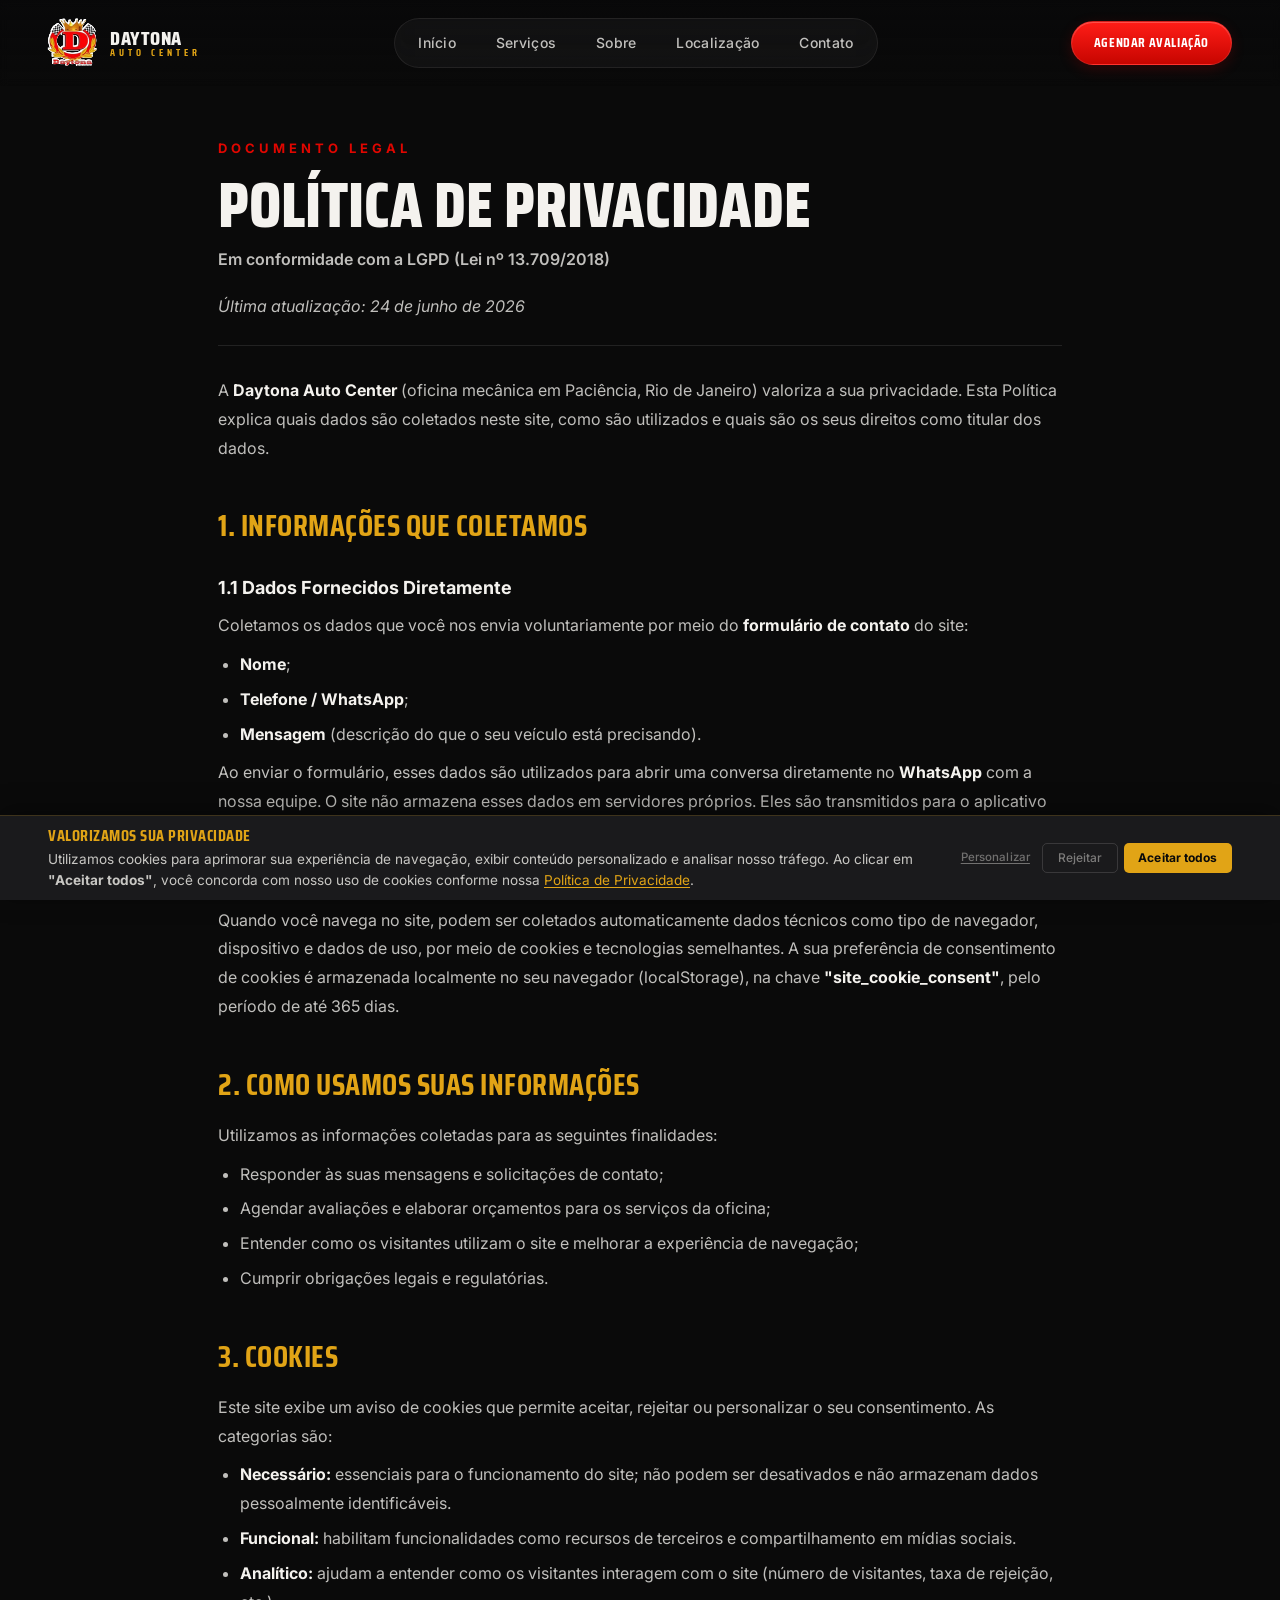
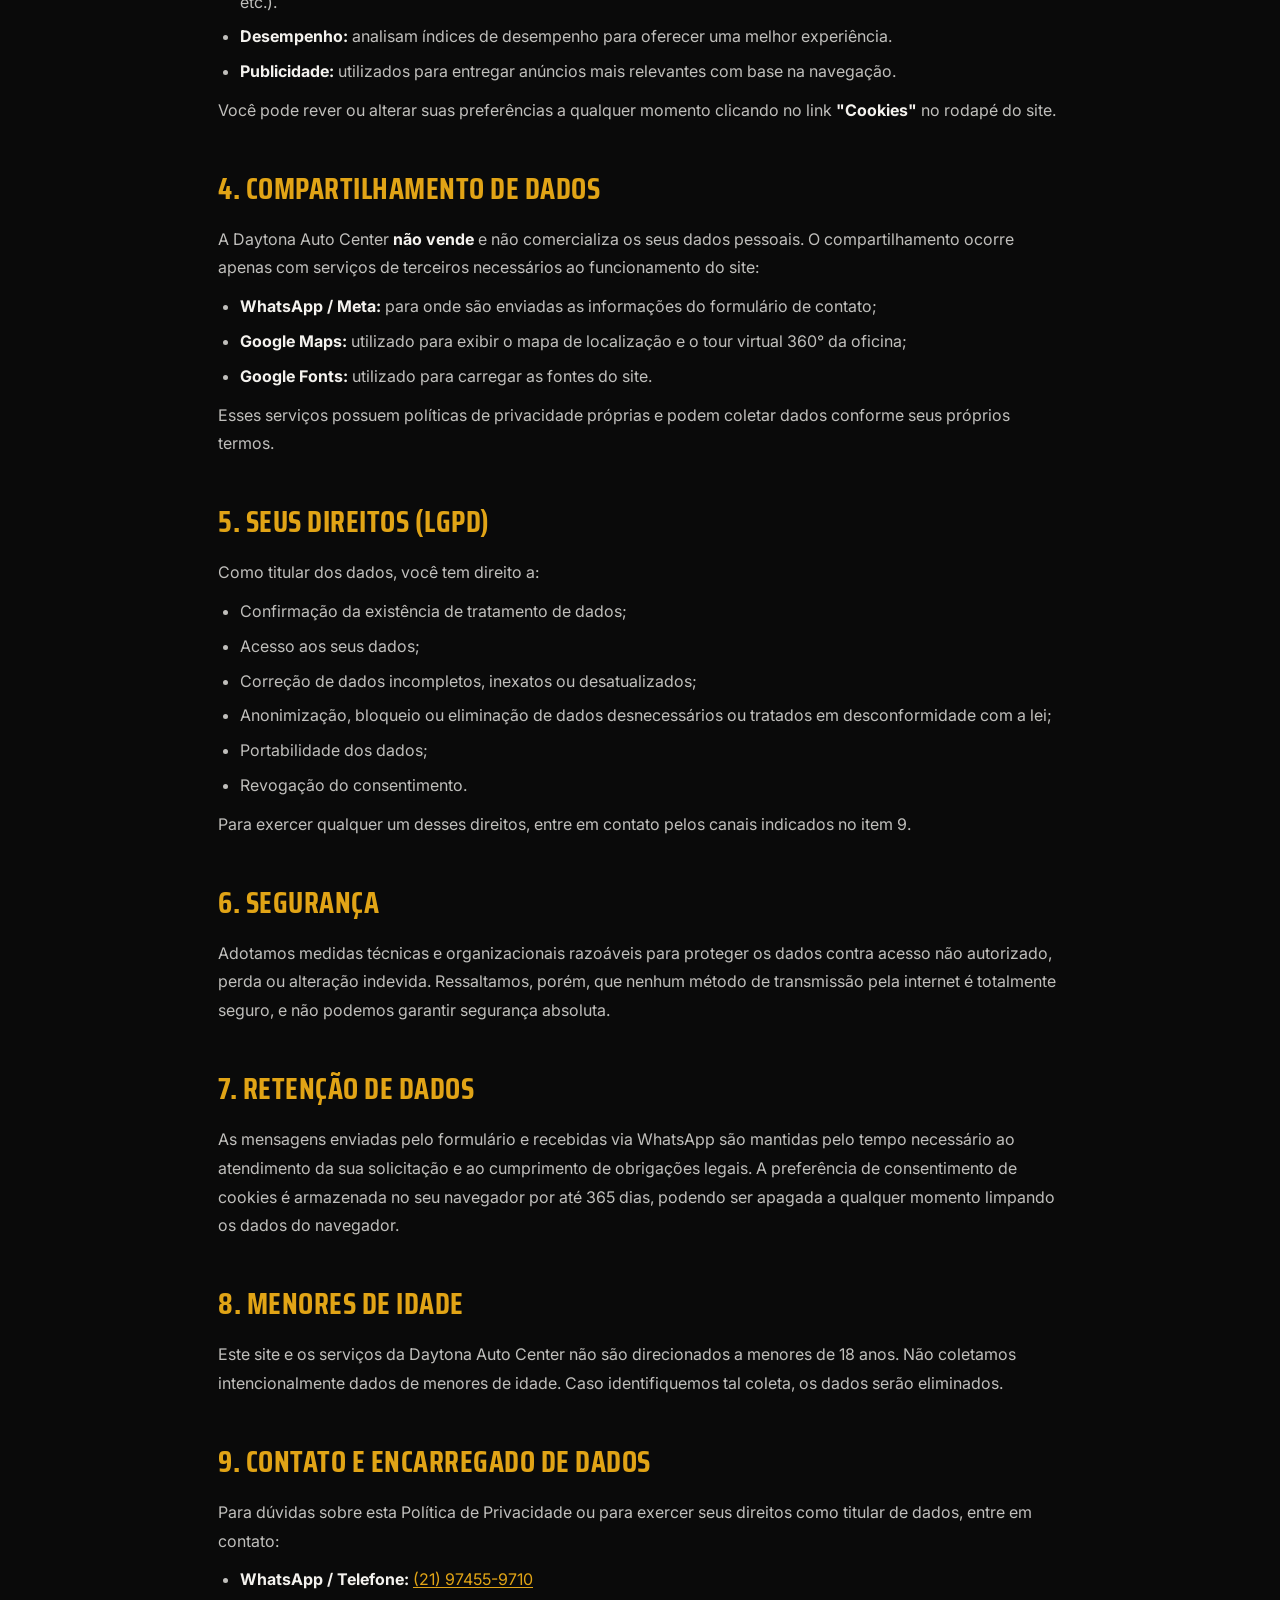
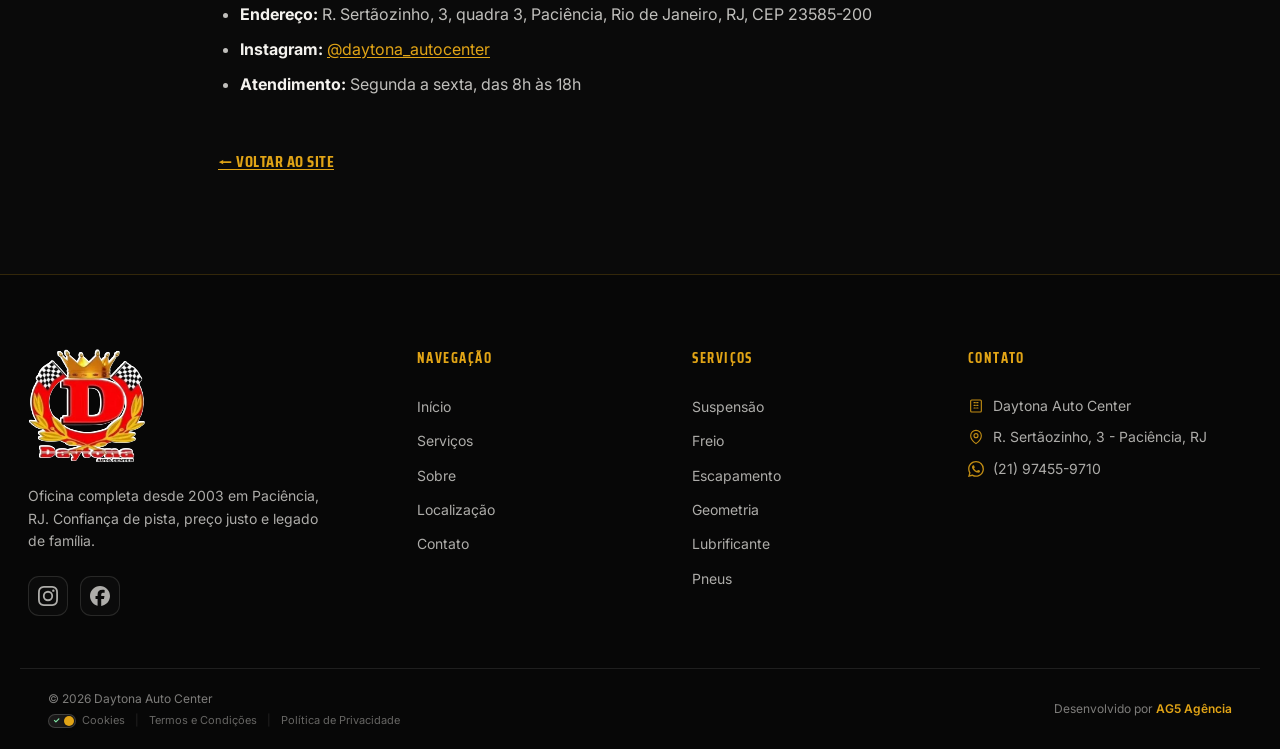
==== commit f016b415: "refactor: update site navigation, standardize links, and refine UI across landing page components" ====
--- a/politica-de-privacidade.html
+++ b/politica-de-privacidade.html
@@ -5,7 +5,7 @@
   <meta name="viewport" content="width=device-width, initial-scale=1">
   <title>Política de Privacidade | Daytona Auto Center</title>
   <meta name="description" content="Política de Privacidade da Daytona Auto Center em conformidade com a LGPD (Lei 13.709/2018)." />
-  <link rel="canonical" href="https://www.daytonaautocenter.ag5agencia.site/politica-de-privacidade.html" />
+  <link rel="canonical" href="https://www.daytonaautocenter.ag5agencia.site/politica-de-privacidade" />
   <meta name="robots" content="noindex, follow" />
   <link rel="icon" href="Assets/favicon-daytona-auto-center.ico" type="image/x-icon">
 
@@ -38,17 +38,16 @@
   <!-- ================= NAV ================= -->
   <header id="nav" class="nav scrolled">
     <div class="container nav__inner">
-      <a href="index.html#topo" class="brand">
-        <img src="Assets/logo-daytona-auto-center-oficina.webp" alt="Logo Daytona Auto Center – oficina mecânica em Paciência RJ" class="brand__logo"/>
+      <a href="/#topo" class="brand">
+        <img src="Assets/logo-daytona-auto-center-oficina.webp" alt="Logo Daytona Auto Center - oficina mecânica em Paciência RJ" class="brand__logo"/>
         <span class="brand__name">DAYTONA<span class="brand__sub">AUTO CENTER</span></span>
       </a>
       <nav class="nav__links">
-        <a href="index.html#hero" class="nav__link">Início</a>
-        <a href="index.html#servicos" class="nav__link">Serviços</a>
-        <a href="index.html#oficina" class="nav__link">Oficina</a>
-        <a href="index.html#sobre" class="nav__link">Sobre</a>
-        <a href="index.html#depoimentos" class="nav__link">Avaliações</a>
-        <a href="index.html#localizacao" class="nav__link">Localização</a>
+        <a href="/#topo" class="nav__link">Início</a>
+        <a href="/#servicos" class="nav__link">Serviços</a>
+        <a href="/#sobre" class="nav__link">Sobre</a>
+        <a href="/#localizacao" class="nav__link">Localização</a>
+        <a href="/#contato" class="nav__link">Contato</a>
       </nav>
       <a href="https://wa.me/5521974559710?text=Ol%C3%A1%2C%20vim%20atrav%C3%A9s%20do%20site%20e%20gostaria%20de%20agendar%20uma%20avalia%C3%A7%C3%A3o%20na%20Daytona." target="_blank" rel="noopener" class="btn btn--primary btn--xs nav__cta-desktop">Agendar avaliação</a>
       <button id="menu-toggle" class="menu-toggle" aria-label="Abrir menu" aria-expanded="false">
@@ -63,7 +62,7 @@
   <main class="legal">
     <span class="legal__eyebrow">Documento legal</span>
     <h1>Política de Privacidade</h1>
-    <p class="legal__lgpd">Em conformidade com a LGPD — Lei nº 13.709/2018</p>
+    <p class="legal__lgpd">Em conformidade com a LGPD (Lei nº 13.709/2018)</p>
     <p class="legal__updated"><em>Última atualização: 24 de junho de 2026</em></p>
 
     <p>A <strong>Daytona Auto Center</strong> (oficina mecânica em Paciência, Rio de Janeiro) valoriza a sua privacidade. Esta Política explica quais dados são coletados neste site, como são utilizados e quais são os seus direitos como titular dos dados.</p>
@@ -77,7 +76,7 @@
         <li><strong>Telefone / WhatsApp</strong>;</li>
         <li><strong>Mensagem</strong> (descrição do que o seu veículo está precisando).</li>
       </ul>
-      <p>Ao enviar o formulário, esses dados são utilizados para abrir uma conversa diretamente no <strong>WhatsApp</strong> com a nossa equipe. O site não armazena esses dados em servidores próprios — eles são transmitidos para o aplicativo WhatsApp (Meta) no momento do envio.</p>
+      <p>Ao enviar o formulário, esses dados são utilizados para abrir uma conversa diretamente no <strong>WhatsApp</strong> com a nossa equipe. O site não armazena esses dados em servidores próprios. Eles são transmitidos para o aplicativo WhatsApp (Meta) no momento do envio.</p>
       <h3>1.2 Dados Coletados Automaticamente</h3>
       <p>Quando você navega no site, podem ser coletados automaticamente dados técnicos como tipo de navegador, dispositivo e dados de uso, por meio de cookies e tecnologias semelhantes. A sua preferência de consentimento de cookies é armazenada localmente no seu navegador (localStorage), na chave <strong>"site_cookie_consent"</strong>, pelo período de até 365 dias.</p>
     </section>
@@ -97,11 +96,11 @@
       <h2>3. Cookies</h2>
       <p>Este site exibe um aviso de cookies que permite aceitar, rejeitar ou personalizar o seu consentimento. As categorias são:</p>
       <ul>
-        <li><strong>Necessário</strong> — essenciais para o funcionamento do site; não podem ser desativados e não armazenam dados pessoalmente identificáveis.</li>
-        <li><strong>Funcional</strong> — habilitam funcionalidades como recursos de terceiros e compartilhamento em mídias sociais.</li>
-        <li><strong>Analítico</strong> — ajudam a entender como os visitantes interagem com o site (número de visitantes, taxa de rejeição, etc.).</li>
-        <li><strong>Desempenho</strong> — analisam índices de desempenho para oferecer uma melhor experiência.</li>
-        <li><strong>Publicidade</strong> — utilizados para entregar anúncios mais relevantes com base na navegação.</li>
+        <li><strong>Necessário:</strong> essenciais para o funcionamento do site; não podem ser desativados e não armazenam dados pessoalmente identificáveis.</li>
+        <li><strong>Funcional:</strong> habilitam funcionalidades como recursos de terceiros e compartilhamento em mídias sociais.</li>
+        <li><strong>Analítico:</strong> ajudam a entender como os visitantes interagem com o site (número de visitantes, taxa de rejeição, etc.).</li>
+        <li><strong>Desempenho:</strong> analisam índices de desempenho para oferecer uma melhor experiência.</li>
+        <li><strong>Publicidade:</strong> utilizados para entregar anúncios mais relevantes com base na navegação.</li>
       </ul>
       <p>Você pode rever ou alterar suas preferências a qualquer momento clicando no link <strong>"Cookies"</strong> no rodapé do site.</p>
     </section>
@@ -110,9 +109,9 @@
       <h2>4. Compartilhamento de Dados</h2>
       <p>A Daytona Auto Center <strong>não vende</strong> e não comercializa os seus dados pessoais. O compartilhamento ocorre apenas com serviços de terceiros necessários ao funcionamento do site:</p>
       <ul>
-        <li><strong>WhatsApp / Meta</strong> — para onde são enviadas as informações do formulário de contato;</li>
-        <li><strong>Google Maps</strong> — utilizado para exibir o mapa de localização e o tour virtual 360° da oficina;</li>
-        <li><strong>Google Fonts</strong> — utilizado para carregar as fontes do site.</li>
+        <li><strong>WhatsApp / Meta:</strong> para onde são enviadas as informações do formulário de contato;</li>
+        <li><strong>Google Maps:</strong> utilizado para exibir o mapa de localização e o tour virtual 360° da oficina;</li>
+        <li><strong>Google Fonts:</strong> utilizado para carregar as fontes do site.</li>
       </ul>
       <p>Esses serviços possuem políticas de privacidade próprias e podem coletar dados conforme seus próprios termos.</p>
     </section>
@@ -151,21 +150,21 @@
       <p>Para dúvidas sobre esta Política de Privacidade ou para exercer seus direitos como titular de dados, entre em contato:</p>
       <ul>
         <li><strong>WhatsApp / Telefone:</strong> <a href="https://wa.me/5521974559710?text=Ol%C3%A1%2C%20vim%20atrav%C3%A9s%20do%20site%20e%20gostaria%20de%20uma%20informa%C3%A7%C3%A3o." target="_blank" rel="noopener">(21) 97455-9710</a></li>
-        <li><strong>Endereço:</strong> R. Sertãozinho, 3 — quadra 3, Paciência, Rio de Janeiro — RJ, CEP 23585-200</li>
+        <li><strong>Endereço:</strong> R. Sertãozinho, 3, quadra 3, Paciência, Rio de Janeiro, RJ, CEP 23585-200</li>
         <li><strong>Instagram:</strong> <a href="https://www.instagram.com/daytona_autocenter" target="_blank" rel="noopener">@daytona_autocenter</a></li>
         <li><strong>Atendimento:</strong> Segunda a sexta, das 8h às 18h</li>
       </ul>
     </section>
 
-    <a href="index.html" class="legal__back">← Voltar ao site</a>
+    <a href="/" class="legal__back">← Voltar ao site</a>
   </main>
 
   <!-- ================= RODAPÉ ================= -->
   <footer class="footer">
     <div class="container footer__grid">
       <div class="footer__brand">
-        <a href="index.html#topo" class="brand footer__logo" aria-label="Daytona Auto Center">
-          <img src="Assets/logo-daytona-auto-center-oficina.webp" alt="Logo Daytona Auto Center – oficina mecânica em Paciência, Rio de Janeiro" class="brand__logo brand__logo--lg"/>
+        <a href="/#topo" class="brand footer__logo" aria-label="Daytona Auto Center">
+          <img src="Assets/logo-daytona-auto-center-oficina.webp" alt="Logo Daytona Auto Center - oficina mecânica em Paciência, Rio de Janeiro" class="brand__logo brand__logo--lg"/>
         </a>
         <p class="footer__about">Oficina completa desde 2003 em Paciência, RJ. Confiança de pista, preço justo e legado de família.</p>
         <div class="footer__social">
@@ -179,21 +178,20 @@
       </div>
       <div class="footer__col">
         <h4 class="footer__title">Navegação</h4>
-        <a href="index.html#servicos" class="footer__link">Serviços</a>
-        <a href="index.html#oficina" class="footer__link">Oficina</a>
-        <a href="index.html#sobre" class="footer__link">Sobre nós</a>
-        <a href="index.html#depoimentos" class="footer__link">Avaliações</a>
-        <a href="index.html#localizacao" class="footer__link">Localização</a>
-        <a href="index.html#contato" class="footer__link">Contato</a>
+        <a href="/#topo" class="footer__link">Início</a>
+        <a href="/#servicos" class="footer__link">Serviços</a>
+        <a href="/#sobre" class="footer__link">Sobre</a>
+        <a href="/#localizacao" class="footer__link">Localização</a>
+        <a href="/#contato" class="footer__link">Contato</a>
       </div>
       <div class="footer__col">
         <h4 class="footer__title">Serviços</h4>
-        <a href="index.html#servicos" class="footer__link">Suspensão</a>
-        <a href="index.html#servicos" class="footer__link">Freio</a>
-        <a href="index.html#servicos" class="footer__link">Escapamento</a>
-        <a href="index.html#servicos" class="footer__link">Geometria</a>
-        <a href="index.html#servicos" class="footer__link">Lubrificante</a>
-        <a href="index.html#servicos" class="footer__link">Pneus</a>
+        <a href="/#servicos" class="footer__link">Suspensão</a>
+        <a href="/#servicos" class="footer__link">Freio</a>
+        <a href="/#servicos" class="footer__link">Escapamento</a>
+        <a href="/#servicos" class="footer__link">Geometria</a>
+        <a href="/#servicos" class="footer__link">Lubrificante</a>
+        <a href="/#servicos" class="footer__link">Pneus</a>
       </div>
       <div class="footer__col">
         <h4 class="footer__title">Contato</h4>
@@ -203,7 +201,7 @@
         </a>
         <a href="https://www.google.com/maps/dir/?api=1&destination=Daytona+auto+Center&destination_place_id=ChIJH-UuiNXkmwARNv2cjjDU1u4" target="_blank" rel="noopener noreferrer" class="footer__contact">
           <svg viewBox="0 0 24 24" width="16" height="16" fill="none" stroke="currentColor" stroke-width="1.7" stroke-linecap="round" stroke-linejoin="round" aria-hidden="true"><path d="M20 10c0 6-8 12-8 12s-8-6-8-12a8 8 0 0 1 16 0Z"/><circle cx="12" cy="10" r="3"/></svg>
-          R. Sertãozinho, 3 — Paciência, RJ
+          R. Sertãozinho, 3 - Paciência, RJ
         </a>
         <a href="https://wa.me/5521974559710?text=Ol%C3%A1%2C%20vim%20atrav%C3%A9s%20do%20site%20e%20gostaria%20de%20uma%20informa%C3%A7%C3%A3o." target="_blank" rel="noopener noreferrer" class="footer__contact">
           <svg viewBox="0 0 24 24" width="16" height="16" fill="currentColor" aria-hidden="true"><path d="M17.472 14.382c-.297-.149-1.758-.867-2.03-.967-.273-.099-.471-.148-.67.15-.197.297-.767.966-.94 1.164-.173.199-.347.223-.644.075-.297-.15-1.255-.463-2.39-1.475-.883-.788-1.48-1.761-1.653-2.059-.173-.297-.018-.458.13-.606.134-.133.298-.347.446-.52.149-.174.198-.298.298-.497.099-.198.05-.371-.025-.52-.075-.149-.669-1.612-.916-2.207-.242-.579-.487-.5-.669-.51-.173-.008-.371-.01-.57-.01-.198 0-.52.074-.792.372-.272.297-1.04 1.016-1.04 2.479 0 1.462 1.065 2.875 1.213 3.074.149.198 2.096 3.2 5.077 4.487.709.306 1.262.489 1.694.625.712.227 1.36.195 1.871.118.571-.085 1.758-.719 2.006-1.413.248-.694.248-1.289.173-1.413-.074-.124-.272-.198-.57-.347m-5.421 7.403h-.004a9.87 9.87 0 0 1-5.031-1.378l-.361-.214-3.741.982.998-3.648-.235-.374a9.86 9.86 0 0 1-1.51-5.26c.001-5.45 4.436-9.884 9.888-9.884 2.64 0 5.122 1.03 6.988 2.898a9.825 9.825 0 0 1 2.893 6.994c-.003 5.45-4.437 9.884-9.885 9.884m8.413-18.297A11.815 11.815 0 0 0 12.05 0C5.495 0 .16 5.335.157 11.892c0 2.096.547 4.142 1.588 5.945L.057 24l6.305-1.654a11.882 11.882 0 0 0 5.683 1.448h.005c6.554 0 11.89-5.335 11.893-11.893a11.821 11.821 0 0 0-3.48-8.413Z"/></svg>
@@ -224,9 +222,9 @@
             Cookies
           </a>
           <span class="sep">|</span>
-          <a href="termos-e-condicoes.html">Termos e Condições</a>
+          <a href="termos-e-condicoes">Termos e Condições</a>
           <span class="sep">|</span>
-          <a href="politica-de-privacidade.html">Política de Privacidade</a>
+          <a href="politica-de-privacidade">Política de Privacidade</a>
         </span>
       </div>
       <span class="footer__credits-right">Desenvolvido por <a href="https://www.ag5agencia.com.br" target="_blank" rel="noopener" class="footer__ag5">AG5 Agência</a></span>
@@ -237,26 +235,24 @@
   <div id="drawer-overlay" class="drawer-overlay"></div>
   <aside id="drawer" class="drawer" aria-hidden="true">
     <div class="drawer__header">
-      <a href="index.html#topo" class="brand">
+      <a href="/#topo" class="brand">
         <img src="Assets/logo-daytona-auto-center-oficina.webp" alt="Logo Daytona Auto Center" class="brand__logo" style="height:42px;"/>
         <span class="brand__name" style="font-size:18px;">DAYTONA<span class="brand__sub">AUTO CENTER</span></span>
       </a>
       <button id="drawer-close" class="drawer__close" aria-label="Fechar menu">&times;</button>
     </div>
     <nav class="drawer__nav">
-      <a href="index.html#hero" class="drawer__link">Início</a>
-      <a href="index.html#servicos" class="drawer__link">Serviços</a>
-      <a href="index.html#oficina" class="drawer__link">Oficina</a>
-      <a href="index.html#sobre" class="drawer__link">Sobre</a>
-      <a href="index.html#depoimentos" class="drawer__link">Avaliações</a>
-      <a href="index.html#localizacao" class="drawer__link">Localização</a>
-      <a href="index.html#contato" class="drawer__link">Contato</a>
+      <a href="/#topo" class="drawer__link">Início</a>
+      <a href="/#servicos" class="drawer__link">Serviços</a>
+      <a href="/#sobre" class="drawer__link">Sobre</a>
+      <a href="/#localizacao" class="drawer__link">Localização</a>
+      <a href="/#contato" class="drawer__link">Contato</a>
     </nav>
     <div class="drawer__footer">
       <a href="https://wa.me/5521974559710?text=Ol%C3%A1%2C%20vim%20atrav%C3%A9s%20do%20site%20e%20gostaria%20de%20agendar%20uma%20avalia%C3%A7%C3%A3o%20na%20Daytona." target="_blank" rel="noopener" class="btn btn--primary" style="width:100%;justify-content:center;font-size:15px;padding:14px 20px;">Agendar avaliação</a>
       <div class="drawer__info">
         <a href="tel:+5521974559710" class="drawer__info-link">(21) 97455-9710</a>
-        <span class="drawer__info-text">Seg — Sex · 8h às 18h</span>
+        <span class="drawer__info-text">Seg a Sex · 8h às 18h</span>
       </div>
     </div>
   </aside>
@@ -302,7 +298,7 @@
           Utilizamos cookies para aprimorar sua experiência de navegação, exibir conteúdo
           personalizado e analisar nosso tráfego. Ao clicar em <strong>"Aceitar todos"</strong>,
           você concorda com nosso uso de cookies conforme nossa
-          <a href="politica-de-privacidade.html" class="ck-banner__link">Política de Privacidade</a>.
+          <a href="politica-de-privacidade" class="ck-banner__link">Política de Privacidade</a>.
         </p>
       </div>
       <div class="ck-banner__actions">
--- a/style.css
+++ b/style.css
@@ -1,5 +1,5 @@
 /* =========================================================
-   DAYTONA AUTO CENTER — Pista Premium (Dark Racing Editorial)
+   DAYTONA AUTO CENTER - Pista Premium (Dark Racing Editorial)
    Base: HTML5 + CSS3 (Flexbox, Grid, variáveis). Mobile-first.
    ========================================================= */
 
@@ -40,7 +40,7 @@
   line-height:1.6;
   overflow-x:hidden;
 }
-img{display:block;max-width:100%}
+img{display:block;max-width:100%;height:auto}
 iframe,video{max-width:100%}
 a{color:inherit}
 ::selection{background:var(--red);color:#fff}
@@ -50,6 +50,9 @@
 .container--narrow{max-width:880px}
 .container--mid{max-width:1100px}
 .section{padding:var(--space-section) 0}
+/* aproxima a seção dor/solução da seção "O que fazemos" */
+#impacto{padding-bottom:clamp(34px,5vw,64px)}
+#servicos{padding-top:clamp(34px,5vw,64px)}
 .section--alt{background:linear-gradient(180deg,var(--black),#0d0d0f)}
 .section__head{max-width:640px;margin-bottom:clamp(38px,5vw,64px)}
 .muted{color:rgba(244,242,238,.6)}
@@ -72,10 +75,10 @@
 .btn--ghost:hover{border-color:var(--gold);background:rgba(225,164,22,.08)}
 .btn--sm{font-size:15px;padding:12px 22px;box-shadow:0 6px 22px rgba(225,6,0,.32)}
 .btn--xs{font-size:14px;padding:11px 20px;box-shadow:none}
-/* CTA da navbar — pílula premium */
+/* CTA da navbar - pílula premium */
 .nav__cta-desktop{border-radius:30px;padding:10px 22px;font-size:13.5px;letter-spacing:.6px;background:linear-gradient(180deg,#ff1d17,#c70500);border:1px solid rgba(255,255,255,.1);box-shadow:0 4px 14px rgba(225,6,0,.18),inset 0 1px 0 rgba(255,255,255,.22);transition:transform .3s ease,box-shadow .3s ease,background .3s ease}
 .nav__cta-desktop:hover{background:linear-gradient(180deg,#ff332c,#d60600);transform:translateY(-1px);box-shadow:0 7px 20px rgba(225,6,0,.28),inset 0 1px 0 rgba(255,255,255,.26)}
-/* CTA da hero — mesma pílula premium com glow suave */
+/* CTA da hero - mesma pílula premium com glow suave */
 .hero__cta{border-radius:40px;background:linear-gradient(180deg,#ff1d17,#c70500);border:1px solid rgba(255,255,255,.1);box-shadow:0 6px 22px rgba(225,6,0,.2),inset 0 1px 0 rgba(255,255,255,.22)}
 .hero__cta:hover{background:linear-gradient(180deg,#ff332c,#d60600);transform:translateY(-2px);box-shadow:0 10px 30px rgba(225,6,0,.3),inset 0 1px 0 rgba(255,255,255,.26)}
 
@@ -108,6 +111,7 @@
 .hero__title{font-family:var(--font-title);font-weight:900;font-size:clamp(54px,9.6vw,148px);line-height:.82;letter-spacing:-1.5px;text-transform:uppercase}
 .hero__title-1{display:block;color:var(--off);text-shadow:0 6px 40px rgba(0,0,0,.5)}
 .hero__title-2{display:block;color:transparent;-webkit-text-stroke:1.5px var(--gold)}
+.hero__title-3{display:block;margin-top:clamp(14px,2vh,22px);font-size:clamp(13px,1.5vw,17px);font-weight:600;letter-spacing:2px;line-height:1.3;text-transform:uppercase;color:rgba(244,242,238,.62)}
 .hero__sub{font-size:clamp(16px,1.7vw,20px);max-width:540px;margin-top:clamp(20px,2.6vh,28px);color:rgba(244,242,238,.82);line-height:1.55}
 .hero__actions{display:flex;flex-wrap:wrap;gap:14px;margin-top:clamp(24px,3.2vh,34px)}
 .hero__stats{display:flex;flex-wrap:wrap;gap:26px;margin-top:clamp(26px,3.6vh,42px);align-items:center;font-size:13px;color:rgba(244,242,238,.62)}
@@ -158,6 +162,7 @@
 
 /* ---------- serviços ---------- */
 .services__grid{display:grid;grid-template-columns:repeat(auto-fit,minmax(290px,1fr));gap:clamp(16px,1.6vw,22px)}
+.services__cta{display:flex;justify-content:center;margin-top:clamp(36px,4.5vw,56px)}
 .service-card{position:relative;overflow:hidden;border-radius:16px;padding:clamp(26px,2.4vw,34px);display:flex;flex-direction:column;justify-content:flex-end;min-height:clamp(300px,32vw,360px);background:linear-gradient(168deg,rgba(28,28,31,.9) 0%,rgba(17,17,19,.94) 100%);box-shadow:inset 0 1px 0 rgba(244,242,238,.05),0 24px 50px -34px rgba(0,0,0,.8);transition:transform .4s cubic-bezier(.16,1,.3,1),box-shadow .4s ease}
 .service-card>*{position:relative;z-index:1}
 .service-card__bg{position:absolute;inset:0;z-index:0;width:100%;height:100%;object-fit:cover;filter:grayscale(.18) brightness(.7) contrast(1.05);transition:transform .6s cubic-bezier(.16,1,.3,1)}
@@ -173,6 +178,11 @@
 .service-card:hover .service-card__icon{transform:translateY(-2px);border-color:rgba(225,164,22,.6);box-shadow:0 0 24px rgba(225,164,22,.42)}
 .service-card__title{font-family:var(--font-title);font-weight:700;font-size:25px;margin-bottom:9px;text-transform:uppercase;color:var(--off);letter-spacing:.5px;text-shadow:0 2px 18px rgba(0,0,0,.5)}
 .service-card__desc{font-size:14.5px;color:rgba(244,242,238,.74);line-height:1.55;text-shadow:0 1px 12px rgba(0,0,0,.5)}
+.service-card__cta{display:inline-flex;align-items:center;gap:8px;margin-top:16px;font-family:var(--font-title);font-weight:700;font-size:13px;letter-spacing:1.4px;text-transform:uppercase;text-decoration:none;color:var(--gold);opacity:.82;transition:opacity .35s ease,gap .35s ease}
+.service-card__cta svg{transition:transform .35s ease}
+.service-card:hover .service-card__cta{opacity:1}
+.service-card__cta:hover{gap:12px}
+.service-card__cta:hover svg{transform:translateX(3px)}
 
 /* ---------- oficina / galpão (2 vídeos) ---------- */
 .galpao__head .eyebrow{display:inline-flex;align-items:center;gap:13px}
@@ -252,7 +262,7 @@
 .counter__num{font-family:var(--font-title);font-weight:800;font-size:clamp(44px,4.5vw,58px);line-height:1;color:var(--off)}
 .counter__label{font-size:12px;color:rgba(244,242,238,.5);letter-spacing:1px;margin-top:6px}
 
-/* imagem — moldura premium discreta */
+/* imagem - moldura premium discreta */
 .about__figure{margin:0;position:relative}
 .about__figure img{width:100%;height:clamp(300px,34vw,420px);object-fit:cover;border-radius:6px;filter:grayscale(.12) contrast(1.03);box-shadow:0 24px 60px rgba(0,0,0,.5)}
 .about__figure::after{content:"";position:absolute;inset:0;border-radius:6px;box-shadow:inset 0 0 0 1px rgba(225,164,22,.22);pointer-events:none}
@@ -276,7 +286,12 @@
 .rep__stars{font-size:clamp(25px,3.4vw,36px);letter-spacing:8px;line-height:1;filter:drop-shadow(0 3px 12px rgba(225,164,22,.28))}
 .rep__verdict{display:block;font-family:var(--font-title);font-weight:700;text-transform:uppercase;letter-spacing:-.5px;font-size:clamp(38px,5vw,58px);line-height:.96;margin-top:18px;background:linear-gradient(172deg,#fff 28%,#cbb083);-webkit-background-clip:text;background-clip:text;-webkit-text-fill-color:transparent;filter:drop-shadow(0 4px 26px rgba(225,164,22,.16))}
 .rep__count{display:block;font-size:11px;font-weight:600;text-transform:uppercase;letter-spacing:2.2px;color:rgba(244,242,238,.42);margin-top:18px;line-height:1.7;max-width:340px}
-.rep__count strong{display:block;color:var(--gold);font-weight:700;font-size:13px;letter-spacing:2.6px;margin-bottom:3px}
+.rep__count strong{display:block;color:var(--gold);font-weight:700;font-size:13px;letter-spacing:2.6px;margin-bottom:5px}
+.rep__google{display:inline-flex;align-items:center;gap:7px}
+.rep__google svg{flex-shrink:0}
+/* G do Google como marca d'água de autoridade no fundo do painel */
+.rep__google-bg{position:absolute;top:-18px;right:-8px;width:clamp(120px,16vw,180px);height:auto;color:rgba(244,242,238,.05);z-index:0;pointer-events:none}
+.reviews__panel>*:not(.rep__google-bg){position:relative;z-index:1}
 .rep__text{position:relative;margin:34px 0 0;padding-top:30px;font-size:clamp(15px,1.4vw,16.5px);line-height:1.78;color:rgba(244,242,238,.62);max-width:430px}
 .rep__text::before{content:"";position:absolute;top:0;left:0;width:54px;height:2px;background:linear-gradient(90deg,var(--gold),transparent)}
 .rep__cta{display:inline-flex;align-items:center;gap:11px;margin-top:32px;padding:14px 26px;border-radius:32px;font-family:var(--font-title);font-weight:700;font-size:14.5px;letter-spacing:1px;text-transform:uppercase;text-decoration:none;color:var(--off);border:1px solid rgba(225,164,22,.38);background:rgba(225,164,22,.05);transition:background .3s,border-color .3s,color .3s,transform .3s,box-shadow .3s}
@@ -284,7 +299,7 @@
 .rep__cta:hover{background:var(--gold);border-color:var(--gold);color:var(--black);transform:translateY(-2px);box-shadow:0 12px 30px rgba(225,164,22,.28)}
 .rep__cta:hover svg{transform:translateX(3px)}
 
-/* cartão de depoimento — glass + borda dourada com brilho */
+/* cartão de depoimento - glass + borda dourada com brilho */
 .review-card{position:relative;padding:clamp(40px,4.2vw,60px) clamp(30px,4vw,58px) clamp(28px,3vw,40px);border-radius:22px;background:linear-gradient(180deg,rgba(255,255,255,.06),rgba(255,255,255,.012));border:1px solid rgba(244,242,238,.09);box-shadow:0 50px 110px -20px rgba(0,0,0,.6),inset 0 1px 0 rgba(255,255,255,.06);overflow:hidden}
 .review-card::before{content:"";position:absolute;inset:0;border-radius:22px;padding:1px;background:conic-gradient(from var(--shine,0deg),rgba(225,164,22,.65),transparent 25%,transparent 55%,rgba(225,164,22,.35),transparent 80%);-webkit-mask:linear-gradient(#000 0 0) content-box,linear-gradient(#000 0 0);-webkit-mask-composite:xor;mask-composite:exclude;pointer-events:none;animation:reviewShine 9s linear infinite}
 @property --shine{syntax:'<angle>';inherits:false;initial-value:0deg}
@@ -302,7 +317,7 @@
 .review-author{font-weight:700;color:var(--off);font-size:15.5px;letter-spacing:.2px}
 .review-role{display:block;font-size:11.5px;color:var(--gold);letter-spacing:.8px;text-transform:uppercase;margin-top:2px}
 
-/* navegação — contador + barra de progresso */
+/* navegação - contador + barra de progresso */
 .reviews__nav{display:flex;align-items:center;gap:clamp(18px,3vw,28px);margin-top:clamp(26px,3vw,34px);padding-top:clamp(22px,3vw,28px);border-top:1px solid rgba(244,242,238,.08)}
 .arrow{width:46px;height:46px;border-radius:50%;border:1px solid rgba(244,242,238,.2);background:rgba(244,242,238,.03);color:var(--off);font-size:19px;cursor:pointer;flex-shrink:0;transition:border-color .2s,background .2s,color .2s}
 .arrow:hover{border-color:var(--gold);background:rgba(225,164,22,.12);color:var(--gold)}
@@ -446,7 +461,7 @@
 .footer{background:#070707;border-top:1px solid rgba(225,164,22,.2);padding:clamp(48px,6vw,72px) 0 0}
 .footer__grid{display:grid;grid-template-columns:1.5fr 1fr 1fr 1.25fr;gap:clamp(32px,4vw,48px);max-width:1280px;margin:0 auto}
 
-/* coluna 1 — marca */
+/* coluna 1 - marca */
 .footer__brand{display:flex;flex-direction:column;align-items:flex-start}
 .footer__logo{margin-bottom:18px}
 .footer__logo .brand__logo--lg{width:auto;height:120px;max-width:240px;object-fit:contain;filter:drop-shadow(.8px 0 0 #fff) drop-shadow(-.8px 0 0 #fff) drop-shadow(0 .8px 0 #fff) drop-shadow(0 -.8px 0 #fff)}
@@ -461,7 +476,7 @@
 .footer__link{color:rgba(244,242,238,.7);text-decoration:none;font-size:.875rem;transition:color .3s ease,padding-left .3s ease;width:fit-content}
 .footer__link:hover{color:var(--gold);padding-left:4px}
 
-/* coluna 4 — contato */
+/* coluna 4 - contato */
 .footer__contact{display:inline-flex;align-items:center;gap:.6rem;color:rgba(244,242,238,.7);text-decoration:none;font-size:.875rem;line-height:1.4;transition:color .3s ease}
 .footer__contact svg{color:var(--gold);flex-shrink:0;opacity:.85;transition:opacity .3s}
 .footer__contact:hover{color:var(--gold)}
@@ -493,29 +508,32 @@
 .wa-premium-container{position:fixed;bottom:24px;right:24px;z-index:1000;font-family:var(--font-body)}
 .wa-bubble{width:300px;position:absolute;bottom:78px;right:0;background:rgba(255,255,255,.92);backdrop-filter:blur(15px);-webkit-backdrop-filter:blur(15px);border:1px solid rgba(255,255,255,.4);border-radius:20px 20px 4px 20px;box-shadow:0 20px 45px rgba(0,0,0,.4);padding:18px;opacity:0;visibility:hidden;transform:translateY(20px) scale(.95);transition:opacity .55s cubic-bezier(.34,1.56,.64,1),transform .55s cubic-bezier(.34,1.56,.64,1),visibility .55s}
 .wa-bubble.show{opacity:1;visibility:visible;transform:translateY(0) scale(1)}
+/* cauda conectando o balão ao botão (obrigatória) */
+.wa-bubble::before{content:'';position:absolute;bottom:-9px;right:22px;width:18px;height:18px;background:inherit;border-right:1px solid rgba(225,6,0,.35);border-bottom:1px solid rgba(225,6,0,.35);transform:rotate(45deg);border-bottom-right-radius:4px;z-index:-1}
 .wa-close{position:absolute;top:10px;right:10px;background:none;border:none;color:#999;cursor:pointer;display:flex;padding:2px;transition:color .3s}
 .wa-close:hover{color:#333}
 .wa-header{display:flex;align-items:center;gap:12px;margin-bottom:14px;border-bottom:1px solid rgba(0,0,0,.06);padding-bottom:12px}
 .wa-avatar-wrapper{position:relative;flex-shrink:0}
-.wa-avatar{width:46px;height:46px;border-radius:14px;object-fit:contain;background:var(--black);padding:5px;border:2px solid #25d366}
-.wa-status-dot{position:absolute;bottom:-2px;right:-2px;width:12px;height:12px;background:#25d366;border:2px solid #fff;border-radius:50%;animation:wa-pulse-green 2s infinite}
+.wa-avatar{width:46px;height:46px;border-radius:50%;object-fit:contain;background:var(--black);padding:5px;border:2px solid #25d366}
 .wa-info{min-width:0}
 .wa-name{display:block;font-family:var(--font-title);font-weight:700;color:#1a1a1a;font-size:16px;letter-spacing:.3px;text-transform:uppercase;line-height:1.1}
-.wa-status-text{font-size:11px;color:#1f9d55;text-transform:uppercase;letter-spacing:.5px;font-weight:600}
 .wa-typing{display:flex;gap:4px;padding:8px 0}
 .wa-typing span{width:7px;height:7px;background:#25d366;border-radius:50%;animation:wa-typing-ani 1.4s infinite;opacity:.4}
 .wa-typing span:nth-child(2){animation-delay:.2s}
 .wa-typing span:nth-child(3){animation-delay:.4s}
-.wa-message-text{animation:wa-fade .45s ease}
 .wa-message-text p{margin:0;font-size:14px;color:#333;line-height:1.55}
 .wa-message-text strong{color:#000;font-weight:700}
-.wa-float-btn{width:60px;height:60px;background:linear-gradient(135deg,#25d366 0%,#128c7e 100%);color:#fff;border-radius:50%;display:flex;align-items:center;justify-content:center;box-shadow:0 12px 28px rgba(37,211,102,.32);text-decoration:none;transition:transform .35s cubic-bezier(.175,.885,.32,1.275),box-shadow .35s ease;position:relative}
+/* classes utilitárias (PageSpeed fix, sem inline-style/forced reflow) */
+.wa-typing.is-hidden{display:none!important}
+.wa-message-text{display:none}
+.wa-message-text.is-visible{display:block;opacity:0;transition:opacity .5s ease}
+.wa-message-text.is-visible.is-in{opacity:1}
+.wa-float-btn{width:60px;height:60px;background:linear-gradient(135deg,#25d366 0%,#128c7e 100%);color:#fff;border-radius:50%;display:flex;align-items:center;justify-content:center;box-shadow:0 12px 28px rgba(37,211,102,.32);text-decoration:none;transition:transform .35s cubic-bezier(.175,.885,.32,1.275),box-shadow .35s ease,opacity .5s ease,visibility .5s ease;position:relative;opacity:0;visibility:hidden;transform:translateY(20px) scale(.8)}
+.wa-float-btn.visible{opacity:1;visibility:visible;transform:translateY(0) scale(1)}
 .wa-float-btn:hover{transform:scale(1.08) translateY(-3px);color:#fff;box-shadow:0 18px 38px rgba(37,211,102,.42)}
 .wa-badge{position:absolute;top:-4px;right:-4px;background:var(--red);color:#fff;font-size:10px;font-weight:800;width:22px;height:22px;border-radius:50%;display:flex;align-items:center;justify-content:center;border:3px solid #fff;transform:scale(0);transition:transform .5s ease}
 .wa-badge.show{transform:scale(1)}
-@keyframes wa-pulse-green{0%{box-shadow:0 0 0 0 rgba(37,211,102,.7)}70%{box-shadow:0 0 0 10px rgba(37,211,102,0)}100%{box-shadow:0 0 0 0 rgba(37,211,102,0)}}
 @keyframes wa-typing-ani{0%,100%{transform:translateY(0);opacity:.4}50%{transform:translateY(-4px);opacity:1}}
-@keyframes wa-fade{from{opacity:0;transform:translateY(4px)}to{opacity:1;transform:none}}
 @media (max-width:560px){.wa-premium-container{bottom:18px;right:18px}.wa-bubble{width:250px;bottom:72px}.wa-float-btn{width:54px;height:54px}}
 
 /* ---------- reveal anim ---------- */
@@ -563,7 +581,7 @@
   .menu-toggle{display:flex}
 }
 @media (max-width:560px){
-  /* hero mobile — aproveitamento máximo da tela */
+  /* hero mobile - aproveitamento máximo da tela */
   .hero{min-height:100svh;max-height:none}
   .hero__grid{background-size:40px 40px}
   .hero__inner{padding-bottom:clamp(80px,16svh,150px)}
--- a/cookie-banner.css
+++ b/cookie-banner.css
@@ -1,6 +1,6 @@
 /* ==========================================================
-   COOKIE BANNER UNIVERSAL — Skill Profissional (Versão AG5)
-   Versão: 2.1.0 — Adaptado p/ Daytona Auto Center
+   COOKIE BANNER UNIVERSAL - Skill Profissional (Versão AG5)
+   Versão: 2.1.0 - Adaptado p/ Daytona Auto Center
    Accent dourado e fundo asfalto integrados ao style.css
    ========================================================== */
 
@@ -150,7 +150,7 @@
     letter-spacing: 0.1px;
 }
 
-/* Primário — Accent dourado com texto asfalto p/ contraste */
+/* Primário - Accent dourado com texto asfalto p/ contraste */
 .ck-btn--primary {
     background: var(--ck-accent);
     color: #0A0A0A;
@@ -162,7 +162,7 @@
     transform: translateY(-1px);
 }
 
-/* Outline — Borda sutil */
+/* Outline - Borda sutil */
 .ck-btn--outline {
     background: transparent;
     border: 1px solid rgba(244, 242, 238, 0.14);
@@ -174,7 +174,7 @@
     color: rgba(244, 242, 238, 0.7);
 }
 
-/* Ghost — Link underline */
+/* Ghost - Link underline */
 .ck-btn--ghost {
     background: transparent;
     color: rgba(244, 242, 238, 0.4);
@@ -381,7 +381,7 @@
     background: var(--ck-modal-footer-bg);
 }
 
-/* Botões do footer do modal (fundo claro) — texto legível */
+/* Botões do footer do modal (fundo claro) - texto legível */
 .ck-modal__footer .ck-btn--outline {
     border-color: rgba(0, 0, 0, 0.18);
     color: #4a4a4a;
@@ -428,7 +428,7 @@
 }
 
 /* ============================================================
-   COOKIE TOGGLE NO RODAPÉ — estilo iOS minimalista (AG5)
+   COOKIE TOGGLE NO RODAPÉ - estilo iOS minimalista (AG5)
    ============================================================ */
 #cookie-toggle.active #cookie-toggle-dot {
     left: 15px !important;
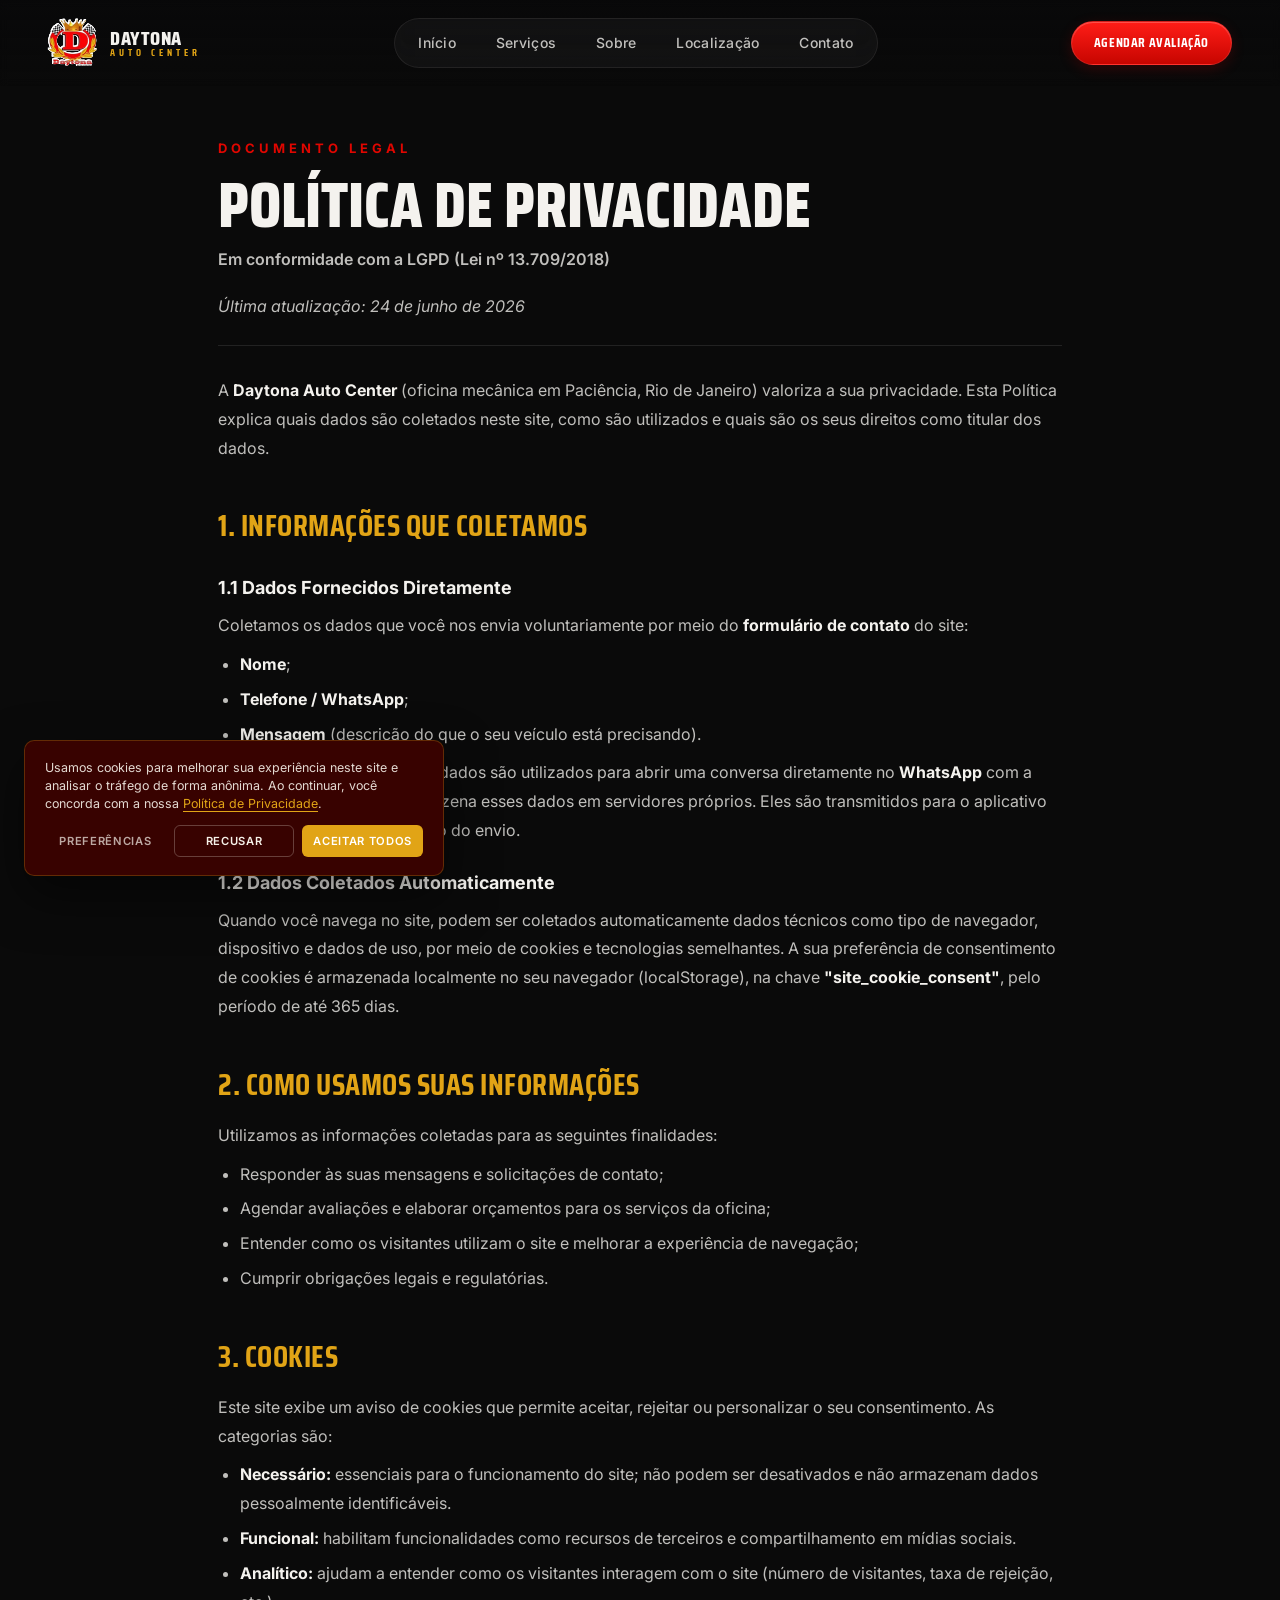
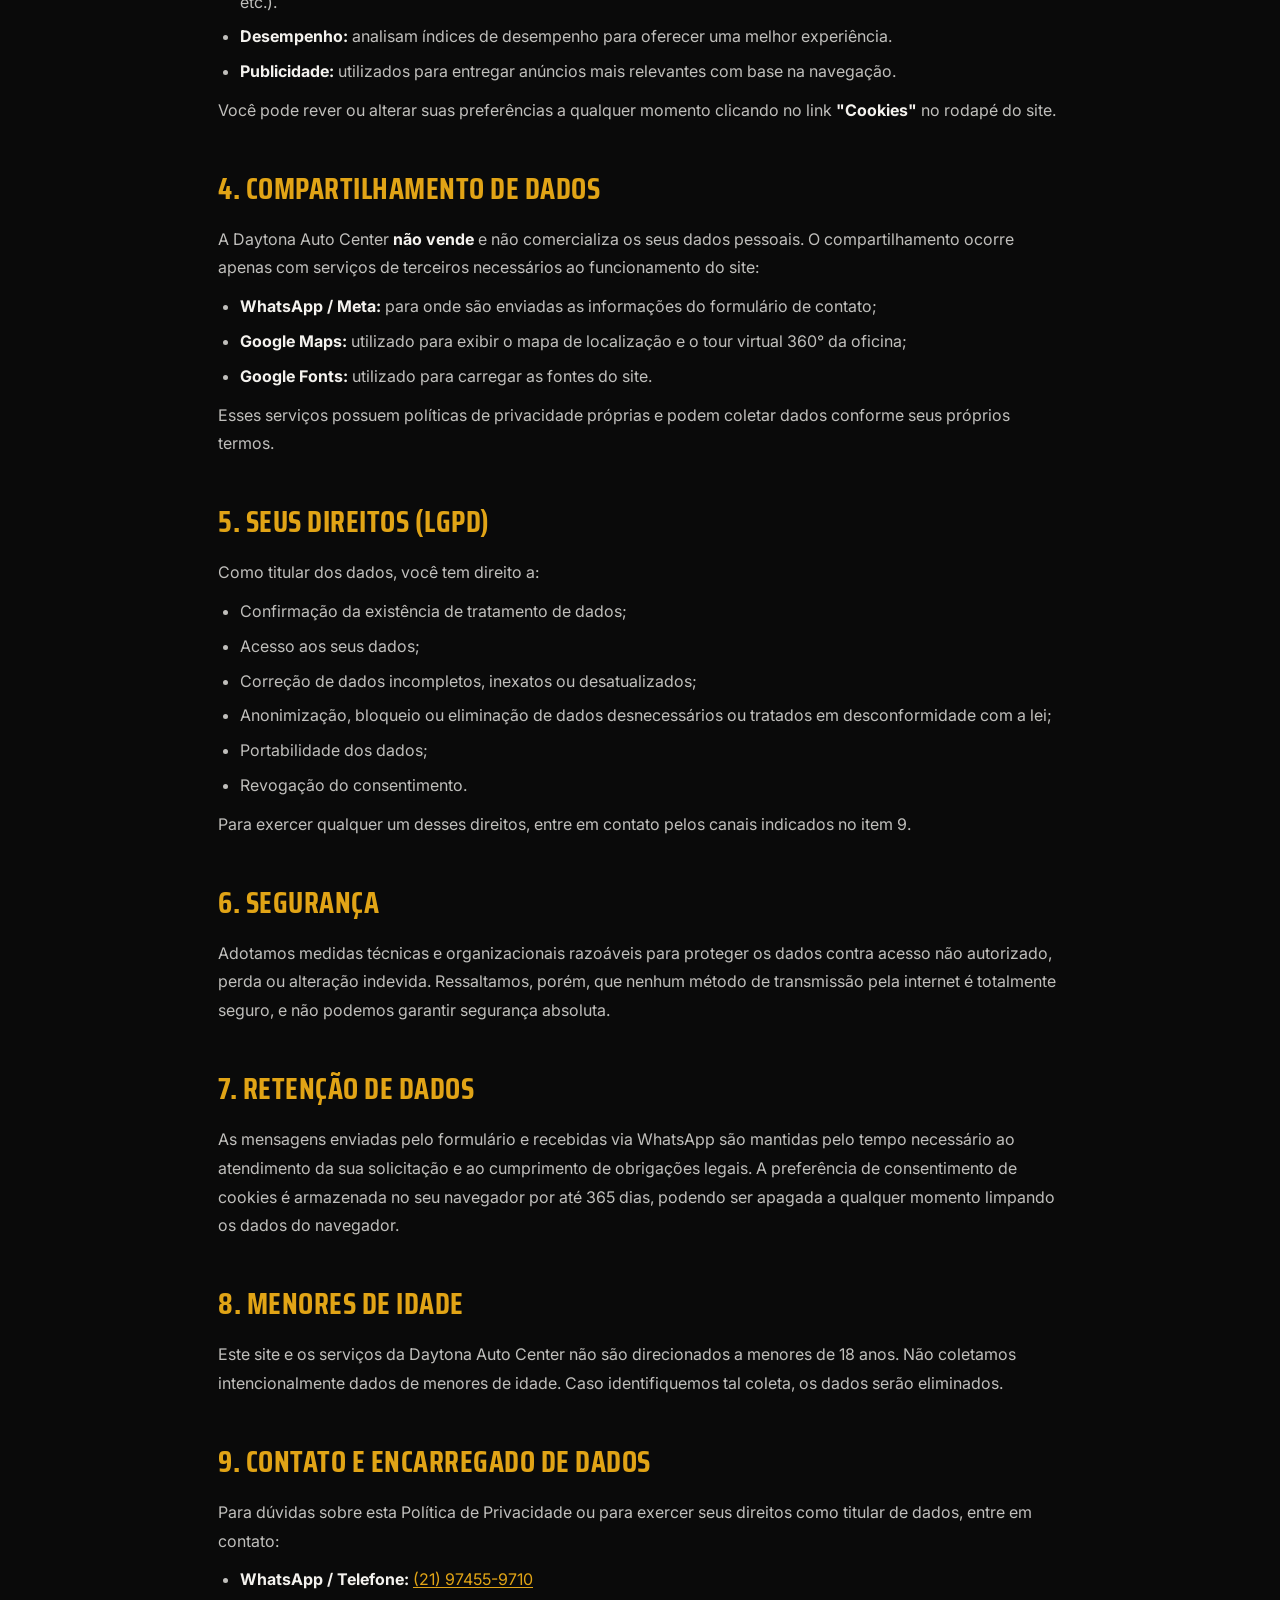
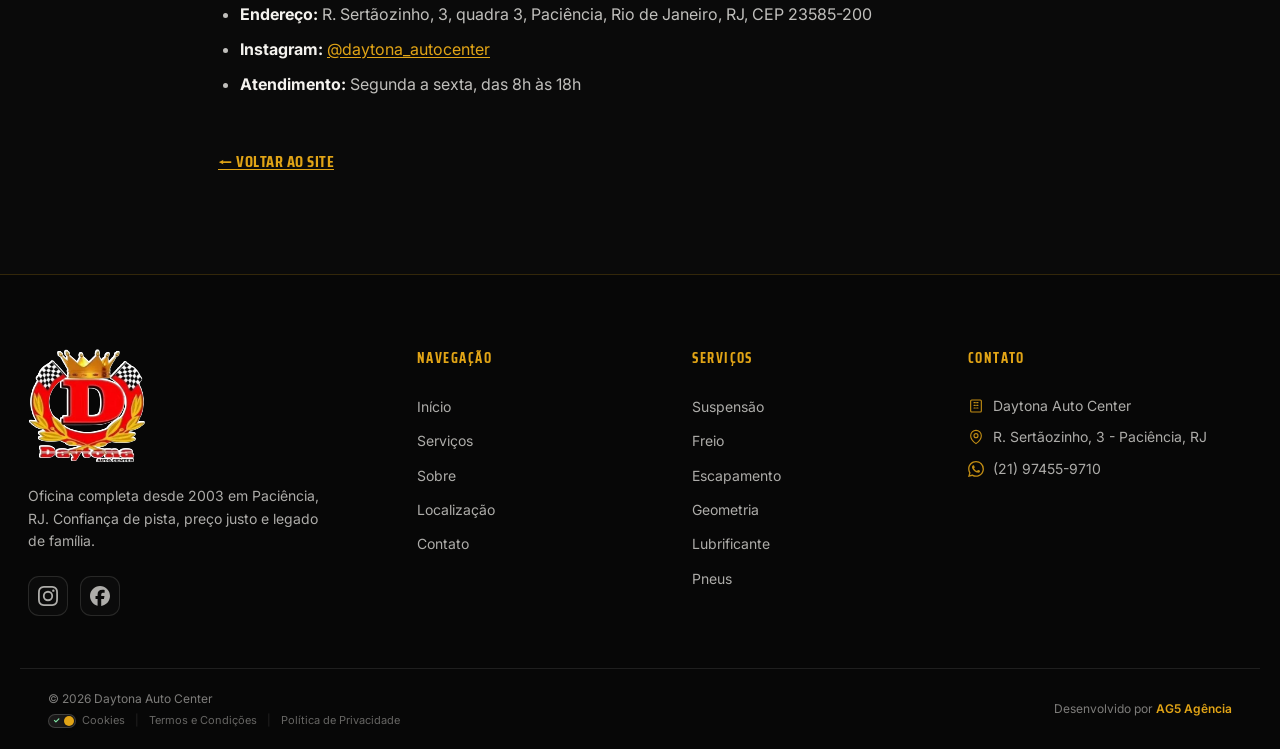
==== commit 8a1ec19c: "Migra cookie banner para skill AG5 v3.0.0 Remove titulo do banner (bug de layout) e botao duplicado " ====
--- a/politica-de-privacidade.html
+++ b/politica-de-privacidade.html
@@ -293,18 +293,15 @@
   <div id="ck-banner" class="ck-banner" role="dialog" aria-modal="true" aria-label="Aviso de cookies" aria-live="polite" aria-hidden="true">
     <div class="ck-banner__inner">
       <div class="ck-banner__content">
-        <h2 class="ck-banner__title">Valorizamos sua privacidade</h2>
         <p class="ck-banner__text">
-          Utilizamos cookies para aprimorar sua experiência de navegação, exibir conteúdo
-          personalizado e analisar nosso tráfego. Ao clicar em <strong>"Aceitar todos"</strong>,
-          você concorda com nosso uso de cookies conforme nossa
+          Usamos cookies para melhorar sua experiência neste site e analisar o tráfego de forma anônima. Ao continuar, você concorda com a nossa
           <a href="politica-de-privacidade" class="ck-banner__link">Política de Privacidade</a>.
         </p>
       </div>
       <div class="ck-banner__actions">
-        <button id="ck-customize" class="ck-btn ck-btn--ghost">Personalizar</button>
-        <button id="ck-reject" class="ck-btn ck-btn--outline">Rejeitar</button>
-        <button id="ck-accept-all" class="ck-btn ck-btn--primary">Aceitar todos</button>
+        <button id="ck-customize" class="ck-btn ck-btn--ghost">Preferências</button>
+        <button id="ck-reject" class="ck-btn ck-btn--outline">Recusar</button>
+        <button id="ck-accept-all" class="ck-btn ck-btn--primary">Aceitar Todos</button>
       </div>
     </div>
   </div>
@@ -385,9 +382,8 @@
         </div>
       </div>
       <div class="ck-modal__footer">
-        <button id="ck-modal-reject" class="ck-btn ck-btn--outline">Rejeitar</button>
         <button id="ck-modal-save" class="ck-btn ck-btn--ghost">Salvar Preferências</button>
-        <button id="ck-modal-accept-all" class="ck-btn ck-btn--primary">Aceitar todos</button>
+        <button id="ck-modal-accept-all" class="ck-btn ck-btn--primary">Aceitar Todos</button>
       </div>
     </div>
   </div>
--- a/cookie-banner.css
+++ b/cookie-banner.css
@@ -1,73 +1,46 @@
-/* ==========================================================
-   COOKIE BANNER UNIVERSAL - Skill Profissional (Versão AG5)
-   Versão: 2.1.0 - Adaptado p/ Daytona Auto Center
-   Accent dourado e fundo asfalto integrados ao style.css
-   ========================================================== */
-
 :root {
-    /* ── Cores principais (Sutis e Integradas ao Daytona) ── */
-    --ck-bg: #1a1a1c;
-    /* Grafite do site (--grafite) */
-    --ck-accent: #E1A416;
-    /* Dourado oficial Daytona (--ouro) */
-    --ck-accent-dark: #b88912;
-    /* Tom de dourado mais fechado para hover */
-    --ck-accent-rgb: 225, 164, 22;
-    /* RGB correspondente ao #E1A416 */
-
-    /* ── Texto ── */
-    --ck-text-primary: rgba(244, 242, 238, 0.95);
-    --ck-text-muted: rgba(244, 242, 238, 0.8);
-    /* Contraste aumentado para melhor legibilidade */
-    --ck-text-link: var(--ck-accent);
-
-    /* ── Modal (fundo claro) ── */
-    --ck-modal-bg: #ffffff;
-    --ck-modal-footer-bg: #f8f9fa;
-    --ck-modal-border: rgba(0, 0, 0, 0.1);
-    --ck-modal-text: #1a1a1a;
-    --ck-modal-text-muted: #4a4a4a;
-    /* Escurecido para melhor leitura */
-    --ck-modal-category-name: #111111;
-
-    /* ── Toggle ── */
-    --ck-toggle-off: #d0d5db;
-    --ck-toggle-on: var(--ck-accent);
-
-    /* ── Layout ── */
+    /* ── Variáveis Customizáveis do Projeto (Flexíveis) ── */
+    --ck-bg: #380200;                    /* Vermelho de corrida (--vermelho-corrida #E10600) escurecido ~25% */
+    --ck-accent: #E1A416;                /* Dourado oficial Daytona (--ouro) */
+    --ck-accent-dark: #b88912;           /* Tom de dourado mais fechado para hover */
+    --ck-accent-rgb: 225, 164, 22;       /* RGB para transparências */
+    --ck-text-light: #f6f1e8;            /* Texto claro principal */
+
+    /* ── Configurações de Layout (Compacto Sandra Back) ── */
     --ck-radius: 10px;
-    --ck-radius-sm: 5px;
-    --ck-max-width: 1240px;
-    --ck-modal-max-width: 520px;
-
-    /* ── Animação ── */
-    --ck-transition: 280ms cubic-bezier(0.4, 0, 0.2, 1);
-    --ck-ease-out: cubic-bezier(0.16, 1, 0.3, 1);
-
-    /* ── Z-index ── */
-    --ck-z-banner: 9000;
-    --ck-z-overlay: 9050;
-    --ck-z-modal: 9100;
-    --ck-z-float: 8999;
+    --ck-radius-modal: 12px;
+    --ck-radius-btn: 6px;
+    --ck-banner-max-width: 420px;       /* Largura ultra-compacta */
+    --ck-modal-max-width: 440px;
+
+    /* ── Transições e Z-index ── */
+    --ck-transition: 300ms cubic-bezier(0.2, 0.7, 0.2, 1);
+    --ck-z-banner: 9500;
+    --ck-z-overlay: 9998;
+    --ck-z-modal: 9999;
 }
 
 /* ============================================================
-   BANNER DE ACEITE
+   BANNER DE ACEITE (COMPACTO & ELEGANTE)
    ============================================================ */
 .ck-banner {
     position: fixed;
-    bottom: 0;
-    left: 0;
-    right: 0;
+    bottom: 24px;
+    left: 24px;
+    width: calc(100% - 48px);
+    max-width: var(--ck-banner-max-width);
     z-index: var(--ck-z-banner);
     background: var(--ck-bg);
-    border-top: 1px solid rgba(var(--ck-accent-rgb), 0.18);
-    box-shadow: 0 -4px 24px rgba(0, 0, 0, 0.4);
-    transform: translateY(100%);
-    transition: transform 0.42s var(--ck-ease-out);
-    font-family: 'Inter', system-ui, -apple-system, BlinkMacSystemFont, 'Segoe UI', sans-serif;
-    backdrop-filter: blur(10px);
-    -webkit-backdrop-filter: blur(10px);
+    color: var(--ck-text-light);
+    padding: 18px 20px;
+    border-radius: var(--ck-radius);
+    border: 1px solid rgba(var(--ck-accent-rgb), 0.25);
+    box-shadow: 0 20px 50px rgba(0, 0, 0, 0.5);
+    transform: translateY(140%);
+    transition: transform var(--ck-transition);
+    font-family: -apple-system, BlinkMacSystemFont, 'Segoe UI', Roboto, 'Inter', sans-serif;
+    backdrop-filter: blur(12px);
+    -webkit-backdrop-filter: blur(12px);
 }
 
 .ck-banner.ck-banner--visible {
@@ -75,58 +48,45 @@
 }
 
 .ck-banner.ck-banner--hidden {
-    transform: translateY(100%);
+    transform: translateY(140%);
     pointer-events: none;
 }
 
 .ck-banner__inner {
-    max-width: var(--ck-max-width);
-    margin: 0 auto;
-    padding: 10px 28px;
+    display: flex;
+    flex-direction: column;
+    gap: 12px;
+}
+
+.ck-banner__text {
+    font-size: 0.78rem;
+    line-height: 1.45;
+    color: rgba(246, 241, 232, 0.9);
+    margin: 0;
+    text-align: left;
+}
+
+.ck-banner__link {
+    color: var(--ck-accent);
+    text-decoration: underline;
+    text-underline-offset: 3px;
+    transition: color var(--ck-transition);
+}
+
+.ck-banner__actions {
     display: flex;
     align-items: center;
-    gap: 16px;
-}
-
-.ck-banner__content {
+    justify-content: space-between;
+    gap: 8px;
+    width: 100%;
+}
+
+.ck-banner__actions .ck-btn {
     flex: 1;
-    min-width: 0;
-}
-
-.ck-banner__title {
-    font-family: 'Saira Condensed', sans-serif;
-    font-size: 1rem;
-    font-weight: 700;
-    text-transform: uppercase;
-    letter-spacing: 0.5px;
-    color: var(--ck-accent);
-    margin-bottom: 2px;
-    line-height: 1.3;
-}
-
-.ck-banner__text {
-    font-size: 0.85rem;
-    color: var(--ck-text-muted);
-    line-height: 1.5;
-    margin: 0;
-}
-
-.ck-banner__link {
-    color: var(--ck-text-link);
-    text-decoration: underline;
-    text-underline-offset: 2px;
-    transition: color var(--ck-transition);
-}
-
-.ck-banner__link:hover {
-    color: var(--ck-accent-dark);
-}
-
-.ck-banner__actions {
-    display: flex;
-    align-items: center;
-    gap: 6px;
-    flex-shrink: 0;
+    white-space: nowrap;
+    padding: 8px 10px;
+    font-size: 0.7rem;
+    text-align: center;
 }
 
 /* ============================================================
@@ -136,25 +96,21 @@
     display: inline-flex;
     align-items: center;
     justify-content: center;
-    padding: 0.38rem 0.9rem;
+    padding: 9px 16px;
     font-family: inherit;
-    font-size: 0.75rem;
-    font-weight: 500;
-    border-radius: var(--ck-radius-sm);
-    border: none;
+    font-size: 0.72rem;
+    font-weight: 600;
+    letter-spacing: 0.06em;
+    text-transform: uppercase;
+    border-radius: var(--ck-radius-btn);
+    border: 1px solid transparent;
     cursor: pointer;
     transition: all var(--ck-transition);
-    white-space: nowrap;
-    line-height: 1;
-    min-height: 30px;
-    letter-spacing: 0.1px;
-}
-
-/* Primário - Accent dourado com texto asfalto p/ contraste */
+}
+
 .ck-btn--primary {
     background: var(--ck-accent);
-    color: #0A0A0A;
-    font-weight: 700;
+    color: #ffffff;
 }
 
 .ck-btn--primary:hover {
@@ -162,179 +118,194 @@
     transform: translateY(-1px);
 }
 
-/* Outline - Borda sutil */
 .ck-btn--outline {
     background: transparent;
-    border: 1px solid rgba(244, 242, 238, 0.14);
-    color: rgba(244, 242, 238, 0.45);
+    border-color: rgba(246, 241, 232, 0.25);
+    color: var(--ck-text-light);
 }
 
 .ck-btn--outline:hover {
-    border-color: rgba(244, 242, 238, 0.3);
-    color: rgba(244, 242, 238, 0.7);
-}
-
-/* Ghost - Link underline */
+    border-color: var(--ck-text-light);
+    background: rgba(255, 255, 255, 0.05);
+}
+
 .ck-btn--ghost {
     background: transparent;
-    color: rgba(244, 242, 238, 0.4);
-    border: none;
-    padding: 0.38rem 0.4rem;
-    text-decoration: underline;
-    text-underline-offset: 2px;
-    font-size: 0.72rem;
+    color: rgba(246, 241, 232, 0.7);
+    padding-left: 8px;
+    padding-right: 8px;
 }
 
 .ck-btn--ghost:hover {
-    color: var(--ck-accent);
+    color: var(--ck-text-light);
 }
 
 /* ============================================================
-   MODAL DE PERSONALIZAÇÃO
+   MODAL DE PREFERÊNCIAS (COMPACTO)
    ============================================================ */
 .ck-modal {
     position: fixed;
-    inset: 0;
+    top: 0;
+    left: 0;
+    width: 100vw;
+    height: 100vh;
     z-index: var(--ck-z-modal);
     display: flex;
     align-items: center;
     justify-content: center;
     padding: 20px;
-    font-family: 'Inter', system-ui, -apple-system, BlinkMacSystemFont, 'Segoe UI', sans-serif;
+    opacity: 0;
     pointer-events: none;
-    opacity: 0;
     transition: opacity var(--ck-transition);
+    font-family: -apple-system, BlinkMacSystemFont, 'Segoe UI', Roboto, 'Inter', sans-serif;
 }
 
 .ck-modal.ck-modal--visible {
-    pointer-events: all;
     opacity: 1;
+    pointer-events: auto;
 }
 
 .ck-modal__overlay {
     position: fixed;
-    inset: 0;
-    background: rgba(0, 0, 0, 0.6);
+    top: 0;
+    left: 0;
+    width: 100%;
+    height: 100%;
+    background: rgba(0, 0, 0, 0.65);
+    backdrop-filter: blur(4px);
+    -webkit-backdrop-filter: blur(4px);
     z-index: var(--ck-z-overlay);
-    cursor: pointer;
 }
 
 .ck-modal__box {
     position: relative;
-    z-index: calc(var(--ck-z-modal) + 10);
-    background: var(--ck-modal-bg);
-    border-radius: var(--ck-radius);
-    box-shadow: 0 24px 64px rgba(0, 0, 0, 0.35);
+    z-index: var(--ck-z-modal);
     width: 100%;
     max-width: var(--ck-modal-max-width);
     max-height: 88vh;
+    background: #ffffff;
+    border-radius: var(--ck-radius-modal);
+    box-shadow: 0 25px 60px rgba(0, 0, 0, 0.4);
     display: flex;
     flex-direction: column;
     overflow: hidden;
-    transform: translateY(14px) scale(0.98);
+    transform: scale(0.95);
     transition: transform var(--ck-transition);
-    border-top: 2px solid var(--ck-accent);
 }
 
 .ck-modal.ck-modal--visible .ck-modal__box {
-    transform: translateY(0) scale(1);
+    transform: scale(1);
 }
 
 .ck-modal__header {
+    background: var(--ck-bg);
+    color: var(--ck-text-light);
+    padding: 18px 20px;
     display: flex;
     align-items: center;
     justify-content: space-between;
-    gap: 12px;
-    padding: 14px 18px 11px;
-    border-bottom: 1px solid var(--ck-modal-border);
-    background: var(--ck-bg);
+    border-bottom: 1px solid rgba(255, 255, 255, 0.08);
 }
 
 .ck-modal__title {
-    font-family: 'Saira Condensed', sans-serif;
-    font-size: 1.05rem;
+    font-size: 0.95rem;
+    font-weight: 600;
+    margin: 0;
+    color: var(--ck-text-light);
+    line-height: 1.3;
+}
+
+.ck-modal__close {
+    background: transparent;
+    border: none;
+    color: rgba(255, 255, 255, 0.6);
+    font-size: 1.4rem;
+    cursor: pointer;
+    line-height: 1;
+    padding: 0 4px;
+    transition: color var(--ck-transition);
+}
+
+.ck-modal__close:hover {
+    color: var(--ck-text-light);
+}
+
+.ck-modal__body {
+    padding: 20px;
+    overflow-y: auto;
+    display: flex;
+    flex-direction: column;
+    gap: 16px;
+    background: #fafafa;
+}
+
+.ck-modal__intro {
+    font-size: 0.8rem;
+    line-height: 1.5;
+    color: #555555;
+    margin: 0 0 6px 0;
+}
+
+/* Categorias */
+.ck-category {
+    background: #ffffff;
+    border: 1px solid #e8e8e8;
+    border-radius: 8px;
+    padding: 14px;
+}
+
+.ck-category__header {
+    display: flex;
+    align-items: flex-start;
+    justify-content: space-between;
+    gap: 14px;
+}
+
+.ck-category__info {
+    flex: 1;
+}
+
+.ck-category__name {
+    font-size: 0.85rem;
     font-weight: 700;
-    text-transform: uppercase;
-    letter-spacing: 0.5px;
-    color: var(--ck-accent);
+    color: #111111;
+    margin: 0 0 4px 0;
+}
+
+.ck-category__desc {
+    font-size: 0.75rem;
+    line-height: 1.4;
+    color: #666666;
     margin: 0;
-    line-height: 1.3;
-}
-
-.ck-modal__close {
-    display: flex;
-    align-items: center;
-    justify-content: center;
-    width: 26px;
-    height: 26px;
-    border-radius: 50%;
-    background: rgba(244, 242, 238, 0.08);
-    color: rgba(244, 242, 238, 0.55);
-    border: none;
+}
+
+.ck-category__badge {
+    font-size: 0.68rem;
+    font-weight: 600;
+    background: #f0f0f0;
+    color: #666666;
+    padding: 4px 8px;
+    border-radius: 4px;
+    white-space: nowrap;
+}
+
+/* Checkbox simples customizado */
+.ck-checkbox {
+    width: 18px;
+    height: 18px;
+    accent-color: var(--ck-accent);
     cursor: pointer;
-    flex-shrink: 0;
-    transition: all var(--ck-transition);
-}
-
-.ck-modal__close:hover {
-    background: rgba(var(--ck-accent-rgb), 0.2);
-    color: var(--ck-accent);
-}
-
-.ck-modal__body {
-    flex: 1;
-    overflow-y: auto;
-    padding: 14px 18px;
-}
-
-.ck-modal__intro {
-    font-size: 0.9rem;
-    color: var(--ck-modal-text-muted);
-    line-height: 1.6;
-    margin-bottom: 12px;
-    padding-bottom: 10px;
-    border-bottom: 1px solid var(--ck-modal-border);
-}
-
-.ck-category__header {
-    display: flex;
-    align-items: center;
-    justify-content: space-between;
-    gap: 12px;
-    padding: 9px 0;
-}
-
-.ck-category__name {
-    font-size: 0.8rem;
-    font-weight: 600;
-    color: var(--ck-modal-category-name);
-    margin-bottom: 1px;
-}
-
-.ck-category__desc {
-    font-size: 0.85rem;
-    color: #555;
-    line-height: 1.5;
-    margin: 0;
-}
-
-.ck-category__badge {
-    display: inline-flex;
-    align-items: center;
-    padding: 2px 7px;
-    background: rgba(var(--ck-accent-rgb), 0.1);
-    color: var(--ck-accent-dark);
-    font-size: 0.65rem;
-    font-weight: 600;
-    border-radius: 20px;
-}
-
+    margin-top: 2px;
+}
+
+/* Toggle switch (usado no modal de preferências quando o HTML usa .ck-toggle) */
 .ck-toggle {
     position: relative;
     display: inline-block;
     width: 34px;
     height: 19px;
     cursor: pointer;
+    flex-shrink: 0;
 }
 
 .ck-toggle input {
@@ -346,7 +317,7 @@
 .ck-toggle__slider {
     position: absolute;
     inset: 0;
-    background: var(--ck-toggle-off);
+    background: #d0d5db;
     border-radius: 20px;
     transition: background var(--ck-transition);
 }
@@ -363,41 +334,31 @@
     transition: transform var(--ck-transition);
 }
 
-.ck-toggle input:checked+.ck-toggle__slider {
-    background: var(--ck-toggle-on);
-}
-
-.ck-toggle input:checked+.ck-toggle__slider::before {
+.ck-toggle input:checked + .ck-toggle__slider {
+    background: var(--ck-accent);
+}
+
+.ck-toggle input:checked + .ck-toggle__slider::before {
     transform: translateX(15px);
 }
 
+/* Footer do Modal */
 .ck-modal__footer {
+    padding: 14px 20px;
+    background: #ffffff;
+    border-top: 1px solid #eeeeee;
     display: flex;
     align-items: center;
     justify-content: flex-end;
-    gap: 7px;
-    padding: 10px 18px;
-    border-top: 1px solid var(--ck-modal-border);
-    background: var(--ck-modal-footer-bg);
-}
-
-/* Botões do footer do modal (fundo claro) - texto legível */
-.ck-modal__footer .ck-btn--outline {
-    border-color: rgba(0, 0, 0, 0.18);
-    color: #4a4a4a;
-}
-
-.ck-modal__footer .ck-btn--outline:hover {
-    border-color: rgba(0, 0, 0, 0.4);
-    color: #1a1a1a;
+    gap: 10px;
 }
 
 .ck-modal__footer .ck-btn--ghost {
-    color: #4a4a4a;
+    color: #666666;
 }
 
 .ck-modal__footer .ck-btn--ghost:hover {
-    color: var(--ck-accent-dark);
+    color: #111111;
 }
 
 /* ============================================================
@@ -405,80 +366,59 @@
    ============================================================ */
 .ck-toast {
     position: fixed;
-    bottom: 20px;
-    left: 50%;
-    transform: translateX(-50%) translateY(16px);
+    bottom: 24px;
+    right: 24px;
+    z-index: 10000;
     background: var(--ck-bg);
-    color: var(--ck-accent);
+    color: var(--ck-text-light);
+    border: 1px solid rgba(var(--ck-accent-rgb), 0.3);
+    padding: 12px 20px;
+    border-radius: 8px;
     font-size: 0.82rem;
-    font-weight: 600;
-    padding: 8px 18px;
-    border-radius: var(--ck-radius-sm);
-    border: 1px solid rgba(var(--ck-accent-rgb), 0.3);
-    box-shadow: 0 8px 24px rgba(0, 0, 0, 0.4);
-    z-index: 9999;
+    font-weight: 500;
+    box-shadow: 0 10px 30px rgba(0, 0, 0, 0.3);
+    transform: translateY(100px);
     opacity: 0;
-    transition: all 300ms ease;
-    white-space: nowrap;
+    transition: all var(--ck-transition);
+    font-family: -apple-system, BlinkMacSystemFont, 'Segoe UI', Roboto, 'Inter', sans-serif;
 }
 
 .ck-toast.ck-toast--visible {
+    transform: translateY(0);
     opacity: 1;
-    transform: translateX(-50%) translateY(0);
-}
-
-/* ============================================================
-   COOKIE TOGGLE NO RODAPÉ - estilo iOS minimalista (AG5)
-   ============================================================ */
-#cookie-toggle.active #cookie-toggle-dot {
-    left: 15px !important;
-    background: var(--ck-accent);
-}
-
-#cookie-toggle.inactive #cookie-toggle-dot {
-    left: 2px !important;
-    background: #888;
-}
-
-#ck-prefs-link:hover #cookie-toggle {
-    border-color: rgba(244, 242, 238, 0.4) !important;
-}
-
-#ck-prefs-link:hover #cookie-toggle-dot {
-    box-shadow: 0 0 8px rgba(var(--ck-accent-rgb), 0.5) !important;
-}
-
-@media (max-width: 767px) {
-    .ck-banner__inner {
-        flex-direction: column;
-        align-items: flex-start;
-        padding: 10px 16px;
+}
+
+/* RESPONSIVO */
+@media (max-width: 580px) {
+    .ck-banner {
+        bottom: 12px;
+        left: 12px;
+        width: calc(100% - 24px);
+        padding: 14px 16px;
     }
 
     .ck-banner__actions {
-        width: 100%;
-        gap: 5px;
+        flex-direction: row !important;
+        gap: 6px;
     }
 
     .ck-banner__actions .ck-btn {
         flex: 1;
+        width: auto !important;
+        padding: 8px 4px;
+        font-size: 0.65rem;
     }
 
-    .ck-modal {
-        align-items: flex-end;
-        padding: 0;
-    }
-
-    .ck-modal__box {
-        max-width: 100%;
-        border-radius: var(--ck-radius) var(--ck-radius) 0 0;
-    }
-
     .ck-modal__footer {
-        flex-direction: column;
+        flex-direction: column-reverse;
     }
 
     .ck-modal__footer .ck-btn {
         width: 100%;
     }
 }
+
+/* Link de preferências de cookies no rodapé */
+#ck-prefs-link:hover {
+    opacity: 1 !important;
+}
